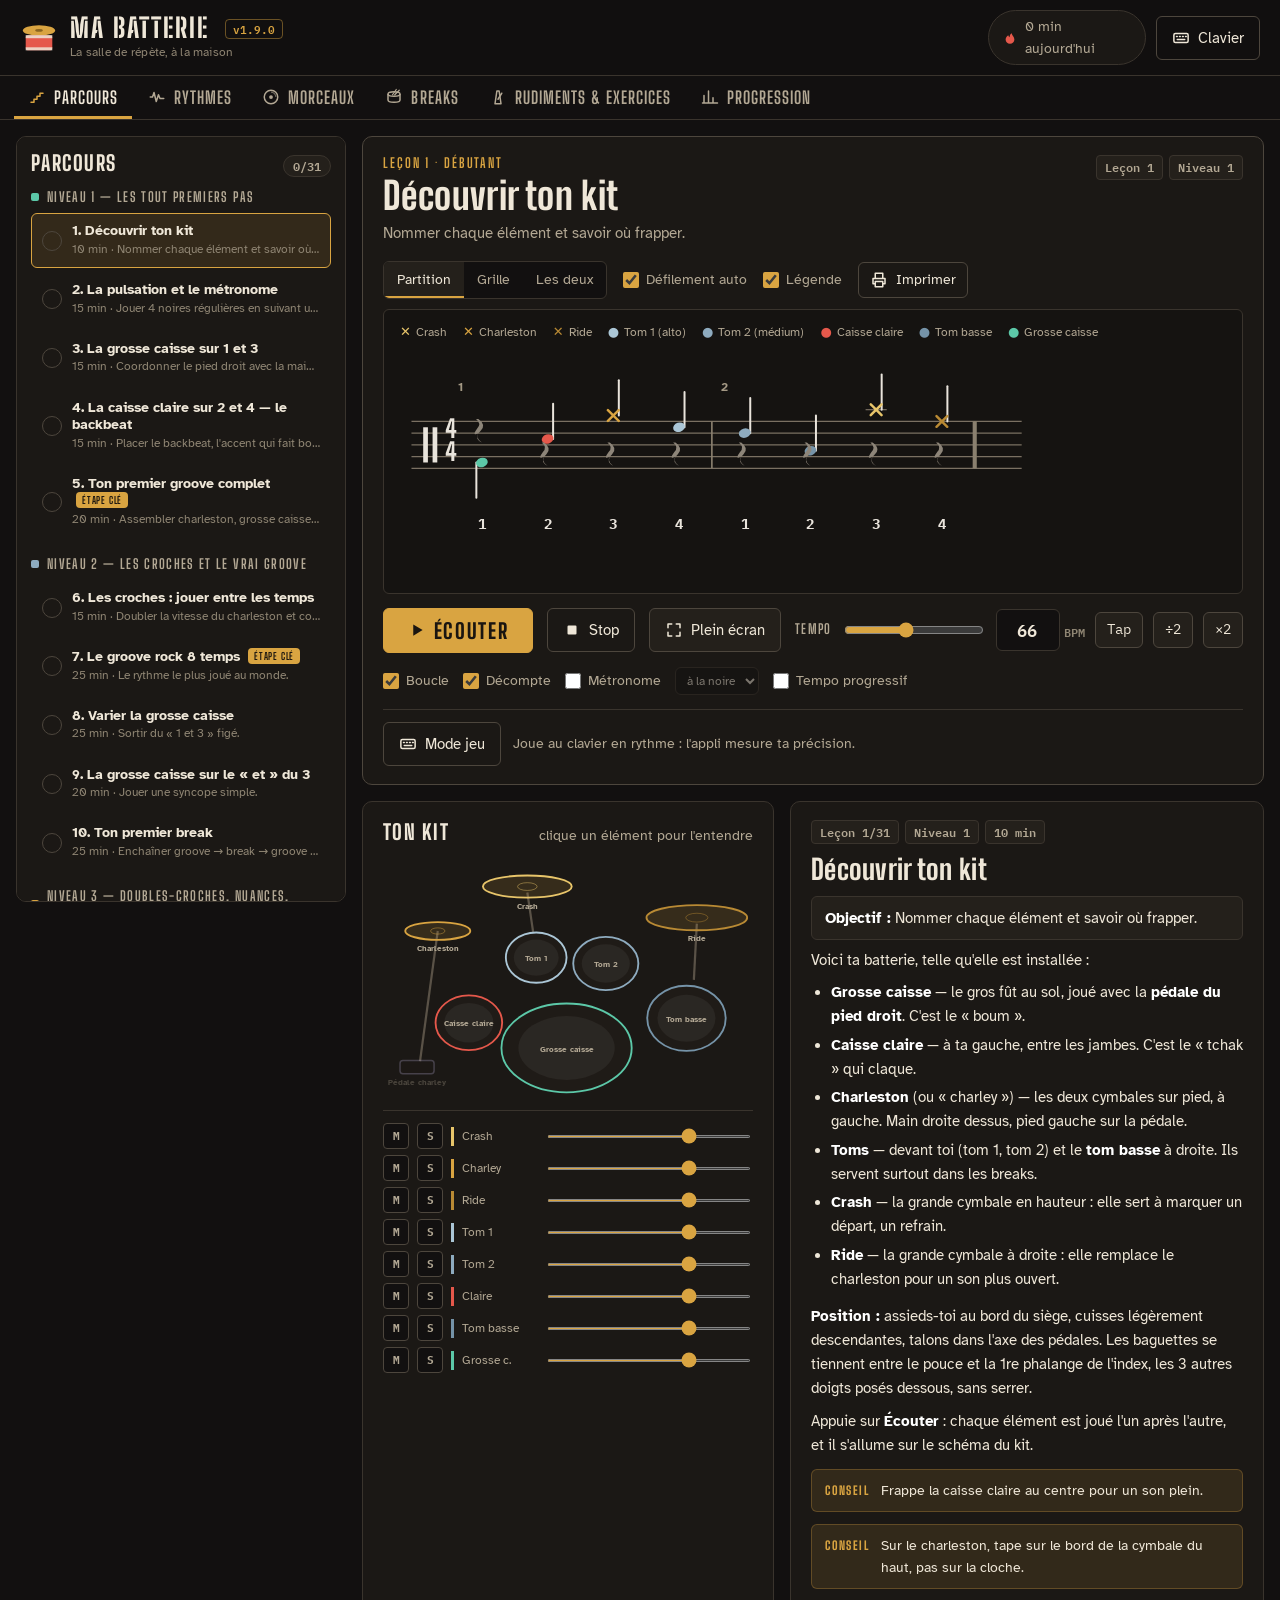
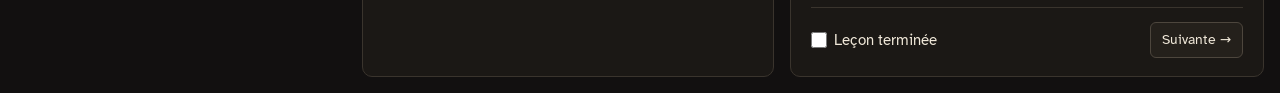
==== index.html @ 87e9bd80 "Sons de vraie batterie acoustique (v1.9.0) Les sons de synthèse sonnaient « batterie électronique »." ====
<!doctype html>
<html lang="fr">
<head>
<meta charset="utf-8">
<meta name="viewport" content="width=device-width, initial-scale=1, viewport-fit=cover">
<title>Ma Batterie</title>
<meta name="description" content="Apprendre la batterie : parcours progressif, rudiments, rythmes et morceaux connus, partitions qui se lisent toutes seules.">
<meta name="theme-color" content="#121010">
<link rel="manifest" href="manifest.webmanifest" data-pwa>
<link rel="apple-touch-icon" href="icons/apple-touch-icon.png" data-pwa>
<meta name="apple-mobile-web-app-capable" content="yes">
<meta name="mobile-web-app-capable" content="yes">
<meta name="apple-mobile-web-app-title" content="Batterie">
<meta name="apple-mobile-web-app-status-bar-style" content="black-translucent">
<link rel="preconnect" href="https://fonts.googleapis.com">
<link rel="preconnect" href="https://fonts.gstatic.com" crossorigin>
<link rel="stylesheet" href="https://fonts.googleapis.com/css2?family=Atkinson+Hyperlegible:ital,wght@0,400;0,700;1,400&family=Big+Shoulders+Display:wght@600;700;800&family=Big+Shoulders+Stencil+Display:wght@800&family=IBM+Plex+Mono:wght@500;600&display=swap">
<link rel="stylesheet" href="css/styles.css">
<link rel="icon" href="data:image/svg+xml,<svg xmlns='http://www.w3.org/2000/svg' viewBox='0 0 32 32'><ellipse cx='16' cy='11' rx='13' ry='5' fill='%23d9a441'/><rect x='5' y='13' width='22' height='12' rx='3' fill='%23e5584b'/></svg>">
</head>
<body>

<!-- Pictogrammes (un seul jeu de symboles, réutilisé partout) -->
<svg class="sprite" aria-hidden="true" focusable="false">
  <symbol id="i-parcours" viewBox="0 0 24 24"><path d="M4 19h4v-4h4v-4h4V7h4" fill="none" stroke="currentColor" stroke-width="2" stroke-linecap="round" stroke-linejoin="round"/></symbol>
  <symbol id="i-rythmes" viewBox="0 0 24 24"><path d="M3 12h3l2-6 3 12 3-9 2 5h5" fill="none" stroke="currentColor" stroke-width="2" stroke-linecap="round" stroke-linejoin="round"/></symbol>
  <symbol id="i-morceaux" viewBox="0 0 24 24"><circle cx="12" cy="12" r="9" fill="none" stroke="currentColor" stroke-width="2"/><circle cx="12" cy="12" r="2.5" fill="currentColor"/><path d="M12 5.5a6.5 6.5 0 0 1 6.5 6.5" fill="none" stroke="currentColor" stroke-width="1.4" opacity=".6"/></symbol>
  <symbol id="i-breaks" viewBox="0 0 24 24"><ellipse cx="12" cy="8" rx="8" ry="3" fill="none" stroke="currentColor" stroke-width="2"/><path d="M4 8v8c0 1.7 3.6 3 8 3s8-1.3 8-3V8" fill="none" stroke="currentColor" stroke-width="2"/><path d="M15 2l-5 7M19 3l-6 6" stroke="currentColor" stroke-width="1.6" stroke-linecap="round"/></symbol>
  <symbol id="i-entrainement" viewBox="0 0 24 24"><path d="M8 21h8l-2.5-17h-3z" fill="none" stroke="currentColor" stroke-width="2" stroke-linejoin="round"/><path d="M12 15l5-8" stroke="currentColor" stroke-width="2" stroke-linecap="round"/></symbol>
  <symbol id="i-progression" viewBox="0 0 24 24"><path d="M4 20V10M10 20V4M16 20v-7M22 20H2" fill="none" stroke="currentColor" stroke-width="2" stroke-linecap="round"/></symbol>
  <symbol id="i-play" viewBox="0 0 24 24"><path d="M7 4.5v15l12.5-7.5z" fill="currentColor"/></symbol>
  <symbol id="i-stop" viewBox="0 0 24 24"><rect x="6" y="6" width="12" height="12" rx="1.5" fill="currentColor"/></symbol>
  <symbol id="i-print" viewBox="0 0 24 24"><path d="M7 9V3h10v6M7 17H4v-7h16v7h-3M7 14h10v7H7z" fill="none" stroke="currentColor" stroke-width="2" stroke-linejoin="round"/></symbol>
  <symbol id="i-clavier" viewBox="0 0 24 24"><rect x="2.5" y="6" width="19" height="12" rx="2" fill="none" stroke="currentColor" stroke-width="2"/><path d="M6 10h1M10 10h1M14 10h1M18 10h1M7 14h10" stroke="currentColor" stroke-width="2" stroke-linecap="round"/></symbol>
  <symbol id="i-plein-ecran" viewBox="0 0 24 24"><path d="M4 9V4h5M20 9V4h-5M4 15v5h5M20 15v5h-5" fill="none" stroke="currentColor" stroke-width="2" stroke-linecap="round" stroke-linejoin="round"/></symbol>
  <symbol id="i-fermer" viewBox="0 0 24 24"><path d="M6 6l12 12M18 6L6 18" fill="none" stroke="currentColor" stroke-width="2.4" stroke-linecap="round"/></symbol>
  <symbol id="i-installer" viewBox="0 0 24 24"><path d="M12 3v12M7 10l5 5 5-5M5 20h14" fill="none" stroke="currentColor" stroke-width="2" stroke-linecap="round" stroke-linejoin="round"/></symbol>
  <symbol id="i-flamme" viewBox="0 0 24 24"><path d="M12 22c4 0 7-2.8 7-6.8 0-4.3-3.6-6.3-4.3-10.2-2.4 1.6-3.5 4-3.2 6.6-1.2-.6-2-1.8-2.2-3.2C7.2 10 5 12.3 5 15.2 5 19.2 8 22 12 22z" fill="currentColor"/></symbol>
</svg>

<header class="topbar">
  <div class="brand">
    <span class="logo" aria-hidden="true">
      <svg viewBox="0 0 40 40"><ellipse cx="20" cy="12" rx="17" ry="5.5" fill="#d9a441"/><ellipse cx="20" cy="12" rx="4" ry="1.4" fill="#8a6420"/><rect x="6" y="17" width="28" height="16" rx="3" fill="#e5584b"/><rect x="6" y="17" width="28" height="3.2" fill="#efe7d8" opacity=".85"/><rect x="6" y="29.8" width="28" height="3.2" fill="#efe7d8" opacity=".85"/></svg>
    </span>
    <div>
      <p class="wordmark">Ma Batterie <span class="version" id="version"></span></p>
      <p class="brand-sub">La salle de répète, à la maison</p>
    </div>
  </div>
  <div class="topbar-right">
    <div class="streak" id="streak-box" title="Temps de pratique aujourd'hui">
      <svg class="ico" aria-hidden="true"><use href="#i-flamme"/></svg>
      <span id="streak-text">0 min aujourd'hui</span>
    </div>
    <button class="btn" id="btn-installer" type="button" hidden>
      <svg class="ico" aria-hidden="true"><use href="#i-installer"/></svg> Installer
    </button>
    <button class="btn ghost" id="btn-help" type="button" aria-haspopup="dialog">
      <svg class="ico" aria-hidden="true"><use href="#i-clavier"/></svg> Clavier
    </button>
  </div>
</header>

<nav class="tabs" id="tabs" role="tablist" aria-label="Sections de l'application">
  <button class="tab active" data-view="cours" role="tab" aria-selected="true" aria-controls="sidebar"><svg class="ico" aria-hidden="true"><use href="#i-parcours"/></svg>Parcours</button>
  <button class="tab" data-view="rythmes" role="tab" aria-selected="false" aria-controls="sidebar"><svg class="ico" aria-hidden="true"><use href="#i-rythmes"/></svg>Rythmes</button>
  <button class="tab" data-view="morceaux" role="tab" aria-selected="false" aria-controls="sidebar"><svg class="ico" aria-hidden="true"><use href="#i-morceaux"/></svg>Morceaux</button>
  <button class="tab" data-view="fills" role="tab" aria-selected="false" aria-controls="sidebar"><svg class="ico" aria-hidden="true"><use href="#i-breaks"/></svg>Breaks</button>
  <button class="tab" data-view="entrainement" role="tab" aria-selected="false" aria-controls="sidebar"><svg class="ico" aria-hidden="true"><use href="#i-entrainement"/></svg>Rudiments &amp; exercices</button>
  <button class="tab" data-view="progression" role="tab" aria-selected="false" aria-controls="sidebar"><svg class="ico" aria-hidden="true"><use href="#i-progression"/></svg>Progression</button>
</nav>

<main class="layout">

  <aside class="sidebar" id="sidebar">
    <div class="side-panel" data-panel="cours">
      <div class="side-head"><h2>Parcours</h2><span class="pill" id="cours-count">0/0</span></div>
      <div id="lesson-list" class="list"></div>
    </div>

    <div class="side-panel hidden" data-panel="rythmes">
      <div class="side-head"><h2>Rythmes</h2><span class="pill" id="rythmes-count"></span></div>
      <input type="search" id="search-grooves" class="search" placeholder="rock, funk, 7/8, ghost…" aria-label="Chercher un rythme">
      <div id="groove-list" class="list"></div>
    </div>

    <div class="side-panel hidden" data-panel="morceaux">
      <div class="side-head"><h2>Morceaux</h2><span class="pill" id="morceaux-count"></span></div>
      <input type="search" id="search-songs" class="search" placeholder="titre ou artiste…" aria-label="Chercher un morceau">
      <p class="side-note">Le groove principal, au tempo du disque, découpé en sections : joue-le par-dessus l'enregistrement.</p>
      <div id="song-list" class="list"></div>
    </div>

    <div class="side-panel hidden" data-panel="fills">
      <div class="side-head"><h2>Breaks</h2><span class="pill" id="fills-count"></span></div>
      <div id="fill-list" class="list"></div>
    </div>

    <div class="side-panel hidden" data-panel="entrainement">
      <div class="side-head"><h2>Rudiments &amp; exercices</h2><span class="pill" id="drills-count"></span></div>
      <div id="drill-list" class="list"></div>
    </div>

    <div class="side-panel hidden" data-panel="progression">
      <div class="side-head"><h2>Résumé</h2></div>
      <div id="progress-side" class="list"></div>
    </div>
  </aside>

  <section class="stage" id="stage">

    <div class="card player-card">
      <div class="player-head">
        <div class="titres">
          <p class="eyebrow" id="piece-eyebrow"></p>
          <h1 id="piece-title">Choisis une leçon pour commencer</h1>
          <p class="muted" id="piece-sub">Le parcours démarre à zéro : aucune connaissance requise.</p>
        </div>
        <div class="badges" id="piece-badges"></div>
      </div>

      <div class="sections-bar hidden" id="sections-bar" role="group" aria-label="Sections du morceau"></div>

      <div class="score-toolbar">
        <div class="seg" id="view-toggle" role="group" aria-label="Affichage">
          <button class="seg-btn active" data-score="staff" type="button" aria-pressed="true">Partition</button>
          <button class="seg-btn" data-score="grid" type="button" aria-pressed="false">Grille</button>
          <button class="seg-btn" data-score="both" type="button" aria-pressed="false">Les deux</button>
        </div>
        <label class="chk"><input type="checkbox" id="opt-follow" checked> Défilement auto</label>
        <label class="chk"><input type="checkbox" id="opt-names" checked> Légende</label>
        <button class="btn tiny ghost" id="btn-print" type="button" title="Imprimer la partition pour la poser sur un pupitre">
          <svg class="ico" aria-hidden="true"><use href="#i-print"/></svg> Imprimer
        </button>
      </div>

      <div class="score-wrap" id="score-wrap">
        <div id="score-staff" class="score-staff"></div>
        <div id="score-grid" class="score-grid hidden"></div>
        <div id="score-print" class="score-print" aria-hidden="true"></div>
        <p class="empty-hint" id="score-empty">La partition s'affiche ici et défile toute seule pendant la lecture.</p>
        <div class="count-overlay hidden" id="count-overlay" aria-live="assertive"><span></span></div>
      </div>

      <div class="transport">
        <button class="btn play" id="btn-play" type="button" disabled>
          <svg class="ico" aria-hidden="true"><use id="play-ico" href="#i-play"/></svg><span id="play-label">Écouter</span>
        </button>
        <button class="btn ghost" id="btn-stop" type="button" disabled>
          <svg class="ico" aria-hidden="true"><use href="#i-stop"/></svg> Stop
        </button>
        <button class="btn" id="btn-scene" type="button" disabled title="Partition en grand, ligne par ligne">
          <svg class="ico" aria-hidden="true"><use href="#i-plein-ecran"/></svg> Plein écran
        </button>

        <div class="tempo">
          <label for="bpm">Tempo</label>
          <input type="range" id="bpm" min="40" max="220" value="80" step="1" aria-label="Tempo en battements par minute">
          <div class="bpm-box">
            <input type="number" id="bpm-num" min="40" max="220" value="80" aria-label="Tempo exact">
            <span>BPM</span>
          </div>
          <button class="btn tiny" id="btn-tap" type="button" title="Tape le tempo">Tap</button>
          <button class="btn tiny" id="btn-half" type="button" title="Moitié du tempo — pour déchiffrer" aria-label="Diviser le tempo par deux">÷2</button>
          <button class="btn tiny" id="btn-double" type="button" title="Tempo doublé" aria-label="Doubler le tempo">×2</button>
        </div>

        <div class="switches">
          <label class="chk"><input type="checkbox" id="opt-loop" checked> Boucle</label>
          <label class="chk"><input type="checkbox" id="opt-count" checked> Décompte</label>
          <label class="chk"><input type="checkbox" id="opt-click"> Métronome</label>
          <select id="click-sub" class="mini-select" aria-label="Subdivision du métronome" disabled>
            <option value="1">à la noire</option>
          </select>
          <label class="chk"><input type="checkbox" id="opt-ramp"> Tempo progressif</label>
        </div>
      </div>

      <div class="ramp-row hidden" id="ramp-row">
        <span>+<input type="number" id="ramp-step" value="4" min="1" max="20" aria-label="BPM ajoutés"> BPM toutes les
        <input type="number" id="ramp-every" value="2" min="1" max="16" aria-label="Nombre de boucles"> boucles, jusqu'à
        <input type="number" id="ramp-max" value="120" min="40" max="260" aria-label="Tempo maximum"> BPM</span>
      </div>

      <div class="play-row">
        <button class="btn ghost" id="btn-practice" type="button" aria-pressed="false">
          <svg class="ico" aria-hidden="true"><use href="#i-clavier"/></svg> Mode jeu
        </button>
        <span class="muted small" id="practice-info">Joue au clavier en rythme : l'appli mesure ta précision.</span>
        <span class="score-badge hidden" id="practice-score" aria-live="polite"></span>
      </div>
    </div>

    <div class="two-col">
      <div class="card kit-card">
        <div class="card-head"><h2>Ton kit</h2><span class="muted small">clique un élément pour l'entendre</span></div>
        <div id="kit-diagram"></div>
        <div class="mixer" id="mixer" aria-label="Mixeur"></div>
      </div>

      <div class="card lesson-card">
        <div id="lesson-body"></div>
      </div>
    </div>

    <div class="card progress-card hidden" id="progress-card"></div>

  </section>
</main>

<div class="modal hidden" id="help-modal" role="dialog" aria-modal="true" aria-labelledby="help-title">
  <div class="modal-box">
    <h2 id="help-title">Jouer au clavier</h2>
    <p class="muted small">Active le mode jeu pour « jouer » les partitions et travailler ton placement.</p>
    <table class="keys">
      <tr><td><kbd>Espace</kbd></td><td>Grosse caisse</td></tr>
      <tr><td><kbd>F</kbd> <kbd>J</kbd></td><td>Caisse claire</td></tr>
      <tr><td><kbd>D</kbd> <kbd>K</kbd></td><td>Charleston</td></tr>
      <tr><td><kbd>S</kbd></td><td>Charleston ouvert</td></tr>
      <tr><td><kbd>A</kbd></td><td>Charleston au pied</td></tr>
      <tr><td><kbd>I</kbd> <kbd>O</kbd> <kbd>P</kbd></td><td>Tom 1, tom 2, tom basse</td></tr>
      <tr><td><kbd>E</kbd> <kbd>R</kbd></td><td>Crash, ride</td></tr>
      <tr><td><kbd>Entrée</kbd></td><td>Lecture / arrêt</td></tr>
      <tr><td><kbd>Échap</kbd></td><td>Fermer cette fenêtre</td></tr>
    </table>
    <p class="muted small credit">Sons : vraie batterie acoustique enregistrée — <i>Virtuosity Drums</i>, Versilian Studios, domaine public (CC0).</p>
    <button class="btn" id="btn-help-close" type="button">Fermer</button>
  </div>
</div>

<!-- Mode scène : la partition en grand, qui tourne la page à chaque ligne -->
<div class="scene hidden" id="scene" role="dialog" aria-modal="true" aria-labelledby="scene-titre">
  <div class="scene-barre">
    <button class="btn ghost scene-fermer" id="scene-fermer" type="button" aria-label="Quitter le plein écran">
      <svg class="ico" aria-hidden="true"><use href="#i-fermer"/></svg>
    </button>
    <div class="scene-titres">
      <span class="scene-titre" id="scene-titre"></span>
      <span class="scene-ligne-info" id="scene-ligne-info" aria-live="polite"></span>
    </div>
    <div class="scene-tempo" role="group" aria-label="Tempo">
      <button class="btn tiny" id="scene-moins" type="button" aria-label="Ralentir de 5 BPM">−5</button>
      <span class="scene-bpm"><b id="scene-bpm">80</b> BPM</span>
      <button class="btn tiny" id="scene-plus" type="button" aria-label="Accélérer de 5 BPM">+5</button>
    </div>
    <button class="btn play" id="scene-play" type="button">
      <svg class="ico" aria-hidden="true"><use id="scene-play-ico" href="#i-play"/></svg><span id="scene-play-label">Jouer</span>
    </button>
  </div>
  <div class="scene-partition" id="scene-partition"></div>
  <div class="scene-compte hidden" id="scene-compte" aria-live="assertive"><span></span></div>
  <p class="scene-astuce" id="scene-astuce">Tourne ton téléphone : la partition sera plus grande.</p>
</div>

<div class="modal hidden" id="ios-modal" role="dialog" aria-modal="true" aria-labelledby="ios-title">
  <div class="modal-box">
    <h2 id="ios-title">Installer sur l'iPhone</h2>
    <ol class="etapes">
      <li>Touche le bouton <b>Partager</b> de Safari (le carré avec une flèche vers le haut).</li>
      <li>Fais défiler et choisis <b>Sur l'écran d'accueil</b>.</li>
      <li>Touche <b>Ajouter</b> : l'icône Ma Batterie apparaît avec tes applis.</li>
    </ol>
    <p class="muted small">Ensuite, l'appli s'ouvre en plein écran et fonctionne même sans connexion.</p>
    <button class="btn" id="btn-ios-close" type="button">Compris</button>
  </div>
</div>

<script type="module" src="js/app.js"></script>
</body>
</html>
---- css/styles.css ----
/* =====================================================================
   Ma Batterie — « la salle de répète »
   Monde visuel tiré de la pièce : mousse acoustique (fond), fûts chromés,
   cymbales en laiton, peau de caisse claire (texte), tapis rouge (lecture).
   Thème sombre assumé : on s'en sert dans une pièce peu éclairée, à 1 m de l'écran.
   Titres : Big Shoulders (lettrage de flight-case) — Texte : Atkinson
   Hyperlegible (lisibilité à distance) — Chiffres : IBM Plex Mono.
   ===================================================================== */
:root{
  --mousse:#121010;      /* fond de page */
  --fut:#1b1815;         /* surfaces */
  --fut-2:#24201b;       /* surfaces relevées */
  --partition:#151311;   /* fond de la portée */
  --chrome:#3a342d;      /* bordures */
  --chrome-2:#4d463d;    /* bordures marquées */
  --peau:#efe7d8;        /* texte principal */
  --peau-2:#b3a894;      /* texte secondaire (7,5:1) */
  --peau-3:#8f8573;      /* texte discret (4,9:1) */
  --laiton:#d9a441;      /* accent */
  --laiton-2:#f0c969;    /* accent vif, focus */
  --laiton-fond:rgba(217,164,65,.12);
  --tapis:#e5584b;       /* lecture en cours, erreurs */
  --ok:#5cc8a8;
  --encre:#1a1510;       /* texte sur laiton */

  --f-titre:'Big Shoulders Display', Oswald, Impact, 'Arial Narrow', sans-serif;
  --f-logo:'Big Shoulders Stencil Display', 'Big Shoulders Display', Impact, sans-serif;
  --f-texte:'Atkinson Hyperlegible', system-ui, -apple-system, 'Segoe UI', Roboto, sans-serif;
  --f-chiffres:'IBM Plex Mono', ui-monospace, Menlo, Consolas, monospace;

  --t-xs:12px; --t-s:13.5px; --t-m:15px; --t-l:17px; --t-xl:21px; --t-2xl:28px; --t-3xl:38px;
  --r:10px; --r-s:6px;
  --esp:16px;
}
*{box-sizing:border-box}
html,body{margin:0;padding:0}
body{
  background:var(--mousse);
  color:var(--peau);
  font:var(--t-m)/1.6 var(--f-texte);
  min-height:100vh;
  -webkit-font-smoothing:antialiased;
}
h1,h2,h3,h4{margin:0 0 .4em;line-height:1.1;text-wrap:balance;font-family:var(--f-titre);font-weight:800;letter-spacing:.01em}
h1{font-size:var(--t-3xl)}
h2{font-size:var(--t-2xl)}
h3{font-size:var(--t-xl);margin-top:1.1em}
h4{font-size:var(--t-s);text-transform:uppercase;letter-spacing:.12em;color:var(--peau-2)}
p{margin:.55em 0}
ul,ol{margin:.5em 0 .9em;padding-left:1.3em}
li{margin:.3em 0}
b,strong{color:#fff;font-weight:700}
.muted{color:var(--peau-2)}
.small{font-size:var(--t-s)}
.hidden,[hidden]{display:none !important}   /* sans ça, .btn{display:inline-flex} annule l'attribut hidden */
.sprite{position:absolute;width:0;height:0;overflow:hidden}
.ico{width:18px;height:18px;flex:0 0 18px;fill:currentColor}

/* focus clavier visible partout */
:focus-visible{outline:2px solid var(--laiton-2);outline-offset:2px;border-radius:4px}
.kit-el:focus-visible{outline:none}
.kit-el:focus-visible .corps{stroke:var(--laiton-2);stroke-width:3.5}

/* ====== barre du haut ====== */
.topbar{
  display:flex;align-items:center;justify-content:space-between;gap:var(--esp);
  padding:10px max(20px, env(safe-area-inset-right)) 10px max(20px, env(safe-area-inset-left));
  padding-top:max(10px, env(safe-area-inset-top));
  border-bottom:1px solid var(--chrome);
  background:rgba(18,16,16,.92);backdrop-filter:blur(8px);
  position:sticky;top:0;z-index:30;
}
.brand{display:flex;align-items:center;gap:12px}
.logo svg{width:38px;height:38px;display:block}
.wordmark{
  margin:0;font-family:var(--f-logo);font-weight:800;font-size:27px;line-height:1;
  text-transform:uppercase;letter-spacing:.07em;color:var(--peau);
}
.version{
  display:inline-block;margin-left:8px;padding:2px 7px;border-radius:4px;vertical-align:4px;
  font:600 11px/1.3 var(--f-chiffres);letter-spacing:0;text-transform:none;
  color:var(--laiton);border:1px solid rgba(217,164,65,.45);
}
.brand-sub{margin:2px 0 0;font-size:var(--t-xs);color:var(--peau-3);letter-spacing:.02em}
.topbar-right{display:flex;align-items:center;gap:10px}
.streak{
  display:flex;align-items:center;gap:6px;font-size:var(--t-s);color:var(--peau-2);
  border:1px solid var(--chrome);border-radius:99px;padding:5px 12px;background:var(--fut);
}
.streak .ico{color:var(--tapis);width:15px;height:15px}

/* ====== onglets ====== */
.tabs{
  display:flex;gap:2px;padding:0 14px;overflow-x:auto;scrollbar-width:none;
  border-bottom:1px solid var(--chrome);background:var(--mousse);
}
.tabs::-webkit-scrollbar{display:none}
.tab{
  display:inline-flex;align-items:center;gap:8px;white-space:nowrap;cursor:pointer;
  background:none;border:none;border-bottom:3px solid transparent;
  color:var(--peau-2);padding:12px 14px 10px;
  font:700 var(--t-l)/1 var(--f-titre);letter-spacing:.06em;text-transform:uppercase;
}
.tab:hover{color:var(--peau)}
.tab.active{color:var(--peau);border-bottom-color:var(--laiton)}
.tab.active .ico{color:var(--laiton)}

/* ====== structure ====== */
.layout{
  display:grid;grid-template-columns:330px minmax(0,1fr);gap:var(--esp);
  padding:var(--esp);align-items:start;max-width:1640px;margin:0 auto;
}
.sidebar{
  background:var(--fut);border:1px solid var(--chrome);border-radius:var(--r);
  padding:14px;position:sticky;top:118px;max-height:calc(100vh - 134px);overflow:auto;
}
.side-head{display:flex;align-items:baseline;justify-content:space-between;gap:8px;margin-bottom:10px}
.side-head h2{font-size:var(--t-xl);text-transform:uppercase;letter-spacing:.06em;margin:0}
.side-note{font-size:var(--t-xs);color:var(--peau-3);margin:0 0 10px}
.pill{
  font:600 var(--t-xs)/1 var(--f-chiffres);color:var(--peau-2);
  background:var(--fut-2);border:1px solid var(--chrome);border-radius:99px;padding:4px 9px;
}
.search{
  width:100%;padding:9px 11px;border-radius:var(--r-s);border:1px solid var(--chrome);
  background:var(--mousse);color:var(--peau);margin-bottom:10px;font:inherit;font-size:var(--t-s);
}
.search::placeholder{color:var(--peau-3)}
.list{display:flex;flex-direction:column;gap:4px}
.grp{
  display:flex;align-items:center;gap:8px;margin:14px 0 4px;
  font:700 var(--t-s)/1.2 var(--f-titre);text-transform:uppercase;letter-spacing:.1em;color:var(--peau-2);
}
.grp:first-child{margin-top:2px}
.grp-pt{width:8px;height:8px;border-radius:2px;display:inline-block;flex:0 0 8px}
.item{
  display:flex;align-items:center;gap:10px;text-align:left;width:100%;
  background:transparent;border:1px solid transparent;border-radius:var(--r-s);
  padding:8px 10px;color:var(--peau);cursor:pointer;font:inherit;transition:background .12s,border-color .12s;
}
.item:hover{background:var(--fut-2)}
.item.actif{background:var(--laiton-fond);border-color:var(--laiton)}
.item-main{display:flex;flex-direction:column;min-width:0;flex:1}
.item-nom{font-size:var(--t-s);font-weight:700;line-height:1.3}
.item-meta{font-size:var(--t-xs);color:var(--peau-3);overflow:hidden;text-overflow:ellipsis;white-space:nowrap}
.item.faite .item-nom{color:var(--ok)}
.coche{
  width:20px;height:20px;flex:0 0 20px;border-radius:50%;border:1.5px solid var(--chrome-2);
  display:grid;place-items:center;font-size:11px;color:var(--ok);
}
.item.faite .coche{border-color:var(--ok);background:rgba(92,200,168,.12)}
.cle{
  display:inline-block;margin-left:4px;padding:1px 6px;border-radius:4px;vertical-align:1px;
  font:700 10px/1.4 var(--f-titre);letter-spacing:.08em;text-transform:uppercase;
  color:var(--encre);background:var(--laiton);
}
.niv{
  font:600 11px/1 var(--f-chiffres);padding:4px 6px;border-radius:4px;
  border:1px solid currentColor;opacity:.9;
}
.niv-1{color:#5cc8a8}.niv-2{color:#8eabbf}.niv-3{color:#d9a441}
.niv-4{color:#e58a3f}.niv-5{color:#e5584b}.niv-6{color:#aaa0c6}

/* ====== cartes ====== */
.stage{display:flex;flex-direction:column;gap:var(--esp);min-width:0}
.card{background:var(--fut);border:1px solid var(--chrome);border-radius:var(--r);padding:18px 20px;min-width:0}
.card-head{display:flex;align-items:baseline;justify-content:space-between;gap:10px;margin-bottom:8px}
.card-head h2{font-size:var(--t-xl);text-transform:uppercase;letter-spacing:.06em;margin:0}
.player-card{border-color:var(--chrome-2);position:relative;scroll-margin-top:12px}
.player-head{display:flex;justify-content:space-between;align-items:flex-start;gap:14px;flex-wrap:wrap}
.titres{min-width:0;flex:1}
.eyebrow{
  margin:0 0 4px;font:700 var(--t-s)/1.2 var(--f-titre);letter-spacing:.14em;text-transform:uppercase;color:var(--laiton);
}
.eyebrow:empty{display:none}
#piece-title{margin:0 0 4px}
#piece-sub{margin:0;max-width:70ch}
.badges{display:flex;gap:6px;flex-wrap:wrap}
.badge{
  display:inline-block;font:600 var(--t-xs)/1.2 var(--f-chiffres);color:var(--peau-2);white-space:nowrap;
  background:var(--fut-2);border:1px solid var(--chrome);border-radius:4px;padding:4px 8px;
}
.badge.fid-origine{color:var(--ok);border-color:rgba(92,200,168,.5)}
.badge.fid-acc{color:var(--laiton);border-color:rgba(217,164,65,.5)}

/* ====== sections d'un morceau ====== */
.sections-bar{display:flex;align-items:center;gap:6px;flex-wrap:wrap;margin-top:14px}
.sec-lbl{font:700 var(--t-xs)/1 var(--f-titre);letter-spacing:.12em;text-transform:uppercase;color:var(--peau-3);margin-right:4px}
.chip{
  font:700 var(--t-s)/1 var(--f-titre);letter-spacing:.06em;text-transform:uppercase;cursor:pointer;
  color:var(--peau-2);background:transparent;border:1px solid var(--chrome-2);border-radius:4px;padding:7px 10px;
}
.chip em{font:500 11px var(--f-chiffres);font-style:normal;color:var(--peau-3);margin-left:2px}
.chip:hover{color:var(--peau);border-color:var(--laiton)}
.chip.actif{background:var(--laiton);border-color:var(--laiton);color:var(--encre)}
.chip.actif em{color:var(--encre)}

/* ====== partition ====== */
.score-toolbar{display:flex;align-items:center;gap:16px;flex-wrap:wrap;margin:16px 0 10px}
.seg{display:inline-flex;background:var(--mousse);border:1px solid var(--chrome);border-radius:var(--r-s);overflow:hidden}
.seg-btn{background:none;border:none;color:var(--peau-2);padding:7px 13px;cursor:pointer;font:inherit;font-size:var(--t-s)}
.seg-btn:hover{color:var(--peau)}
.seg-btn.active{background:var(--fut-2);color:var(--peau);box-shadow:inset 0 -2px 0 var(--laiton)}
.chk{display:inline-flex;align-items:center;gap:7px;font-size:var(--t-s);color:var(--peau-2);cursor:pointer;user-select:none}
.chk input{accent-color:var(--laiton);width:16px;height:16px;margin:0}
.chk.big{font-size:var(--t-m);color:var(--peau)}
.score-wrap{
  position:relative;background:var(--partition);border:1px solid var(--chrome);border-radius:var(--r-s);padding:10px 4px 6px;
}
.empty-hint{text-align:center;color:var(--peau-3);padding:24px 10px;font-size:var(--t-s)}
.scroll-x{overflow-x:auto;overflow-y:hidden;padding-bottom:6px}
.scroll-x::-webkit-scrollbar,.grille::-webkit-scrollbar{height:8px}
.scroll-x::-webkit-scrollbar-thumb,.grille::-webkit-scrollbar-thumb{background:var(--chrome-2);border-radius:8px}
.portee{display:block;height:230px;width:auto;max-width:none}
.portee-cadre{position:relative;display:inline-block;vertical-align:top}
/* tête de lecture : calque déplacé par transform, sans redessiner la partition */
.tete-lecture{
  position:absolute;left:0;top:0;width:3px;height:100%;border-radius:2px;
  background:var(--tapis);box-shadow:0 0 0 1px rgba(229,88,75,.25);
  opacity:0;pointer-events:none;will-change:transform;
}
/* note en cours : un contour clair, bien moins coûteux qu'une lueur */
.portee .note-grp.actif ellipse{stroke:#fff;stroke-width:1.6px}
.portee .note-grp.actif line:not(.hampe):not(.ligne){stroke-width:3px}
.portee .doigte{fill:var(--peau-2);font:600 11.5px var(--f-chiffres)}
.legende{display:flex;flex-wrap:wrap;gap:6px 16px;padding:2px 12px 8px;font-size:var(--t-xs);color:var(--peau-2)}
.lg{display:inline-flex;align-items:center;gap:5px}
.lg-sym{font-size:13px}
.doigte-info{padding:0 12px 4px;font-size:var(--t-xs);color:var(--peau-2)}
.score-print{display:none}

/* ====== grille ====== */
.grille{overflow-x:auto;padding:4px 10px 8px}
.grille-table{border-collapse:collapse;font:500 11px var(--f-chiffres)}
.grille-table th.lbl{
  text-align:right;padding:0 10px 0 2px;color:var(--peau-2);white-space:nowrap;
  position:sticky;left:0;background:var(--partition);z-index:2;font:700 12px var(--f-texte);
}
.grille-table .dot{display:inline-block;width:8px;height:8px;border-radius:2px;margin-right:6px;vertical-align:middle}
.grille-table td,.grille-table th.cel{width:26px;min-width:26px;height:26px;border:1px solid #221e1a;text-align:center;color:var(--peau-3)}
.grille-table th.cel{height:20px;border:none}
.grille-table .temps{background:rgba(239,231,216,.035)}
.grille-table th.cel.temps{color:var(--peau);background:none}
.grille-table .mesure{border-left:2px solid var(--chrome-2)}
.grille-table td.actif{background:rgba(229,88,75,.22);box-shadow:inset 0 0 0 1px rgba(229,88,75,.6)}
.hit{display:block;width:19px;height:19px;margin:0 auto;border-radius:4px;font:700 9px/19px var(--f-chiffres);color:var(--encre)}
.hit.s-g{opacity:.45;transform:scale(.7)}
.hit.s-X{box-shadow:0 0 0 2px var(--laiton-2)}
.hit.s-o{border-radius:50%}

/* ====== décompte ====== */
.count-overlay{
  position:absolute;inset:0;display:grid;place-items:center;pointer-events:none;z-index:5;border-radius:var(--r-s);
  background:radial-gradient(circle at center, rgba(18,16,16,.85) 0%, rgba(18,16,16,.4) 55%, transparent 80%);
}
.count-overlay span{font:800 96px/1 var(--f-titre);color:var(--laiton);animation:pop .35s ease-out}
@keyframes pop{from{transform:scale(1.4);opacity:0}to{transform:scale(1);opacity:1}}

/* ====== transport ====== */
.transport{display:flex;align-items:center;gap:14px;flex-wrap:wrap;margin-top:14px}
.btn{
  display:inline-flex;align-items:center;gap:8px;cursor:pointer;
  background:var(--fut-2);color:var(--peau);border:1px solid var(--chrome-2);border-radius:var(--r-s);
  padding:9px 15px;font:inherit;font-size:var(--t-m);transition:background .12s,border-color .12s;
}
.btn:hover:not(:disabled){border-color:var(--laiton);background:#2c2720}
.btn:disabled{opacity:.45;cursor:not-allowed}
.btn.ghost{background:transparent}
.btn.tiny{padding:6px 11px;font-size:var(--t-s)}
.btn.actif{border-color:var(--laiton);color:var(--laiton-2);background:var(--laiton-fond)}
.btn.play{
  min-width:150px;justify-content:center;background:var(--laiton);border-color:var(--laiton);color:var(--encre);
  font:800 var(--t-xl)/1 var(--f-titre);letter-spacing:.08em;text-transform:uppercase;padding:11px 18px;
}
.btn.play:hover:not(:disabled){background:var(--laiton-2);border-color:var(--laiton-2)}
.btn.play.actif{background:var(--tapis);border-color:var(--tapis);color:var(--encre)}
#btn-half,#btn-double,#btn-tap{font-family:var(--f-chiffres)}
.tempo{display:flex;align-items:center;gap:10px;flex:1;min-width:280px}
.tempo label{font:700 var(--t-s)/1 var(--f-titre);letter-spacing:.1em;text-transform:uppercase;color:var(--peau-2)}
.tempo input[type=range]{flex:1;accent-color:var(--laiton);min-width:90px}
.bpm-box{display:flex;align-items:baseline;gap:4px}
.bpm-box input{
  width:64px;background:var(--mousse);border:1px solid var(--chrome);color:var(--peau);
  border-radius:var(--r-s);padding:6px 7px;font:600 var(--t-l)/1 var(--f-chiffres);text-align:right;
  font-variant-numeric:tabular-nums;
}
.bpm-box span{font:600 var(--t-xs) var(--f-chiffres);color:var(--peau-3)}
.switches{display:flex;gap:14px;flex-wrap:wrap;align-items:center}
.mini-select{
  background:var(--mousse);border:1px solid var(--chrome);color:var(--peau);
  border-radius:var(--r-s);padding:5px 7px;font:inherit;font-size:var(--t-xs);
}
.mini-select:disabled{opacity:.45}
.ramp-row{margin-top:10px;font-size:var(--t-s);color:var(--peau-2)}
.ramp-row input{
  width:54px;background:var(--mousse);border:1px solid var(--chrome);color:var(--peau);
  border-radius:var(--r-s);padding:3px 5px;font:600 var(--t-s) var(--f-chiffres);text-align:right;margin:0 3px;
}
.play-row{
  display:flex;align-items:center;gap:12px;flex-wrap:wrap;margin-top:14px;
  border-top:1px solid var(--chrome);padding-top:12px;
}
.score-badge{
  font:600 var(--t-s)/1 var(--f-chiffres);padding:6px 11px;border-radius:99px;
  background:var(--fut-2);border:1px solid var(--chrome);
}
.score-badge.ok{color:var(--ok);border-color:rgba(92,200,168,.5)}
.score-badge.moyen{color:var(--laiton);border-color:rgba(217,164,65,.5)}
.score-badge.rate{color:var(--tapis);border-color:rgba(229,88,75,.5)}

/* ====== kit + mixeur ====== */
.two-col{display:grid;grid-template-columns:minmax(0,1fr) minmax(0,1.15fr);gap:var(--esp)}
.kit-svg{width:100%;height:auto;display:block;max-height:330px}
.kit-el{cursor:pointer}
.kit-el .corps{transition:fill .08s}
.kit-el:hover .corps{filter:brightness(1.5)}
.kit-el:not(.utilise){opacity:.3}
.kit-el.frappe{opacity:1}
.kit-el.frappe .corps{fill:rgba(240,201,105,.55);stroke:var(--laiton-2)}
.kit-label{fill:var(--peau-2);font:600 11px var(--f-texte);pointer-events:none}
.kit-el.frappe .kit-label{fill:#fff}
.mixer{display:flex;flex-direction:column;gap:6px;margin-top:12px;border-top:1px solid var(--chrome);padding-top:12px}
.mix-row{display:flex;align-items:center;gap:8px}
.mix-mute,.mix-solo{
  width:26px;height:26px;flex:0 0 26px;padding:0;cursor:pointer;border-radius:4px;
  font:700 11px/1 var(--f-chiffres);color:var(--peau-2);background:var(--mousse);border:1px solid var(--chrome-2);
}
.mix-mute:hover,.mix-solo:hover{color:var(--peau);border-color:var(--peau-3)}
.mix-mute.coupe{background:var(--tapis);border-color:var(--tapis);color:var(--encre)}
.mix-solo.actif{background:var(--laiton);border-color:var(--laiton);color:var(--encre)}
.mixer.en-solo .mix-row:not(:has(.mix-solo.actif)){opacity:.4}
.mix-nom{
  font-size:var(--t-xs);width:86px;color:var(--peau-2);border-left:3px solid;padding-left:8px;
  white-space:nowrap;overflow:hidden;text-overflow:ellipsis;
}
.mix-row input[type=range]{flex:1;accent-color:var(--laiton);height:3px}

/* ====== texte de la leçon ====== */
#lesson-body{max-width:68ch}
#lesson-body h2{font-size:var(--t-2xl)}
.lecon-head{display:flex;gap:6px;flex-wrap:wrap;margin-bottom:10px}
.objectif{
  background:var(--fut-2);border-radius:var(--r-s);padding:9px 13px;font-size:var(--t-m);
  border:1px solid var(--chrome);
}
.tip,.defi{
  display:flex;gap:12px;align-items:baseline;border-radius:var(--r-s);padding:10px 13px;margin:12px 0;font-size:var(--t-s);
  background:var(--laiton-fond);border:1px solid rgba(217,164,65,.28);
}
.defi{flex-direction:column;gap:2px;background:rgba(229,88,75,.08);border-color:rgba(229,88,75,.32)}
.tip p,.defi p{margin:0}
.tip-lbl{
  flex:0 0 auto;font:800 var(--t-xs)/1.4 var(--f-titre);letter-spacing:.12em;text-transform:uppercase;color:var(--laiton);
}
.defi .tip-lbl{color:var(--tapis)}
.structure li{font-size:var(--t-s)}
.lecon-actions{
  display:flex;align-items:center;gap:12px;flex-wrap:wrap;
  margin-top:18px;border-top:1px solid var(--chrome);padding-top:14px;
}
.lecon-actions .btn{margin-left:auto}
.lecon-actions .btn+.btn{margin-left:0}
kbd{
  display:inline-block;min-width:24px;text-align:center;
  background:var(--fut-2);border:1px solid var(--chrome-2);border-bottom-width:3px;
  border-radius:5px;padding:1px 7px;font:600 12px var(--f-chiffres);color:var(--peau);
}

/* ====== progression ====== */
.progress-card{display:flex;flex-direction:column;gap:2px}
.stats-grid{display:grid;grid-template-columns:repeat(auto-fit,minmax(140px,1fr));gap:8px;margin:6px 0 14px}
.stat{display:flex;flex-direction:column;gap:2px;padding:10px 12px;background:var(--fut-2);border:1px solid var(--chrome);border-radius:var(--r-s);margin-bottom:6px}
.stats-grid .stat{margin:0}
.stat-n{font:800 var(--t-2xl)/1 var(--f-titre);color:var(--laiton);font-variant-numeric:tabular-nums}
.stat span:last-child{font-size:var(--t-xs);color:var(--peau-2)}
.jauge{
  position:relative;height:26px;background:var(--fut-2);border-radius:4px;overflow:hidden;
  border:1px solid var(--chrome);display:grid;place-items:center;
}
.jauge i{position:absolute;inset:0 auto 0 0;background:linear-gradient(90deg,#b98a34,var(--laiton))}
.jauge span{position:relative;font:600 var(--t-xs) var(--f-chiffres);color:#fff;text-shadow:0 1px 3px rgba(0,0,0,.7)}
.mini-h{margin:18px 0 8px}
.bars{display:flex;align-items:flex-end;gap:3px;height:52px;padding:0 2px 4px}
.bar{flex:1;display:flex;align-items:flex-end;height:100%}
.bar i{display:block;width:100%;background:var(--laiton);border-radius:2px 2px 0 0}
.bars.grand{height:100px;gap:4px}
.bars.grand .bar{flex-direction:column;justify-content:flex-end;gap:4px}
.bars.grand .piste{flex:1;width:100%;display:flex;align-items:flex-end;background:rgba(239,231,216,.04);border-radius:3px}
.bars.grand .piste i{width:100%;background:none;border-radius:3px}
.bars.grand .piste i.plein{background:linear-gradient(180deg,var(--laiton-2),#b98a34)}
.bars.grand u{font:500 10px var(--f-chiffres);color:var(--peau-3);text-decoration:none;text-align:center}
.niv-bloc{margin:12px 0}
.niv-head{display:flex;align-items:center;gap:8px;font-size:var(--t-s);margin-bottom:8px}
.niv-head b{font:800 var(--t-l)/1 var(--f-titre);letter-spacing:.04em}
.niv-lecons{display:flex;gap:6px;flex-wrap:wrap}
.pastille{
  position:relative;width:48px;min-height:48px;border-radius:var(--r-s);cursor:pointer;
  background:var(--fut-2);border:1px solid var(--chrome);color:var(--peau-2);
  display:flex;flex-direction:column;align-items:center;justify-content:center;gap:2px;font:inherit;
}
.pastille:hover{border-color:var(--laiton);color:var(--peau)}
.pastille span{font:800 var(--t-l)/1 var(--f-titre)}
.pastille em{font:600 10px var(--f-chiffres);font-style:normal;color:var(--laiton)}
.pastille.faite{background:rgba(92,200,168,.12);border-color:rgba(92,200,168,.5);color:var(--ok)}
.pastille .defi-ok{
  position:absolute;top:-4px;right:-4px;width:11px;height:11px;border-radius:50%;
  background:var(--laiton);box-shadow:0 0 0 2px var(--fut);
}

/* ====== mode scène : plein écran, ligne par ligne ====== */
body.en-scene{overflow:hidden}
.scene{
  position:fixed;inset:0;z-index:60;background:var(--mousse);
  display:flex;flex-direction:column;
  padding:env(safe-area-inset-top) env(safe-area-inset-right) env(safe-area-inset-bottom) env(safe-area-inset-left);
}
.scene-barre{
  display:flex;align-items:center;gap:12px;padding:8px 12px;
  border-bottom:1px solid var(--chrome);background:var(--fut);
}
.scene-fermer{padding:8px;flex:0 0 auto}
.scene-fermer .ico{width:22px;height:22px}
.scene-titres{flex:1;min-width:0;display:flex;flex-direction:column}
.scene-titre{font:800 var(--t-xl)/1.1 var(--f-titre);white-space:nowrap;overflow:hidden;text-overflow:ellipsis}
.scene-ligne-info{font:600 var(--t-xs) var(--f-chiffres);color:var(--peau-3)}
.scene-tempo{display:flex;align-items:center;gap:6px}
.scene-tempo .btn{font-family:var(--f-chiffres);min-width:44px;justify-content:center}
.scene-bpm{font:600 var(--t-xs) var(--f-chiffres);color:var(--peau-3);white-space:nowrap}
.scene-bpm b{font:800 var(--t-2xl)/1 var(--f-titre);color:var(--peau)}
.scene .btn.play{min-width:130px}
.scene-partition{
  position:relative;flex:1;overflow-y:auto;overscroll-behavior:contain;
  padding:6px 6px 40vh;background:var(--partition);cursor:pointer;
}
.scene-systeme{padding:4px 0 10px;border-bottom:1px dashed var(--chrome);opacity:.42;transition:opacity .15s}
.scene-systeme.courante{opacity:1}
.scene-systeme.passee{opacity:.25}
.scene .portee-cadre{display:block}
.scene .portee.systeme{display:block;width:100%;height:auto;max-width:none}
.scene-compte{
  position:absolute;inset:0;display:grid;place-items:center;pointer-events:none;
  background:radial-gradient(circle at center, rgba(18,16,16,.85) 0%, rgba(18,16,16,.35) 55%, transparent 80%);
}
.scene-compte span{font:800 140px/1 var(--f-titre);color:var(--laiton);animation:pop .35s ease-out}
.scene-astuce{
  position:absolute;left:50%;bottom:calc(14px + env(safe-area-inset-bottom));transform:translateX(-50%);
  margin:0;padding:8px 14px;border-radius:99px;background:var(--fut-2);border:1px solid var(--chrome-2);
  font-size:var(--t-xs);color:var(--peau-2);white-space:nowrap;pointer-events:none;
}
@media (max-width:640px){
  .scene-barre{gap:8px;padding:6px 8px;flex-wrap:wrap}
  .scene-titres{order:1;flex-basis:calc(100% - 60px)}
  .scene-fermer{order:0}
  .scene-tempo{order:2}
  .scene .btn.play{order:3;flex:1;min-width:0}
}
/* téléphone couché : une barre compacte pour laisser la place à la partition */
@media (max-height:500px){
  .scene-barre{padding:4px 10px}
  .scene-titre{font-size:var(--t-l)}
  .scene-ligne-info{display:none}
  .scene .btn.play{padding:8px 14px;font-size:var(--t-l)}
}

/* ====== fenêtre d'aide ====== */
.modal{position:fixed;inset:0;background:rgba(0,0,0,.65);display:grid;place-items:center;z-index:50;padding:20px}
.modal-box{background:var(--fut);border:1px solid var(--chrome-2);border-radius:var(--r);padding:22px;max-width:440px;width:100%}
.keys{width:100%;border-collapse:collapse;margin:12px 0 18px;font-size:var(--t-s)}
.keys td{padding:6px 4px;border-bottom:1px solid var(--chrome)}
.keys td:first-child{width:130px}
.etapes{padding-left:1.2em;margin:12px 0}
.etapes li{margin:.6em 0}
#btn-installer{background:var(--laiton);border-color:var(--laiton);color:var(--encre);font-weight:700}

/* ====== adaptations ====== */
@media (max-width:1080px){
  .layout{grid-template-columns:1fr}
  .sidebar{position:static;max-height:360px}
  .two-col{grid-template-columns:1fr}
}
@media (max-width:640px){
  :root{--t-3xl:30px;--t-2xl:24px;--esp:12px}
  .topbar{padding:10px 12px}
  .brand-sub,.streak{display:none}
  .wordmark{font-size:22px}
  #btn-help{display:none}
  .card{padding:14px}
  .player-head{flex-direction:column;gap:10px}
  .tempo{min-width:100%;flex-wrap:wrap;row-gap:10px}
  .tempo input[type=range]{flex:1 1 calc(100% - 80px)}
  .btn.play{flex:1}
  .tab{padding:11px 10px 9px;font-size:var(--t-m)}
}
/* écrans tactiles : des cibles plus grandes */
@media (pointer:coarse){
  .mix-mute,.mix-solo{width:34px;height:34px;flex-basis:34px}
  .chip{padding:10px 12px}
  .item{padding:10px}
}
/* mouvement réduit : pas d'animation, pas de lueur */
@media (prefers-reduced-motion:reduce){
  *,*::before,*::after{animation:none !important;transition:none !important;scroll-behavior:auto !important}
  .kit-el.frappe .corps{fill:rgba(240,201,105,.55)}
}

/* ====== impression : la partition seule, en noir sur blanc ====== */
@media print{
  @page{size:A4 landscape;margin:12mm}
  body{background:#fff !important;color:#000}
  .topbar,.tabs,.sidebar,.score-toolbar,.transport,.ramp-row,.play-row,.sections-bar,
  .two-col,.badges,.count-overlay,#score-grid,#progress-card,.modal,.scene{display:none !important}
  .layout{display:block;padding:0;max-width:none}
  .card,.player-card{border:none;background:#fff;padding:0}
  .score-wrap{background:#fff;border:none;padding:0}
  .score-staff .scroll-x{display:none}
  .score-print{display:flex;flex-direction:column;gap:4mm}
  .portee.systeme{height:auto;max-width:100%;break-inside:avoid}
  .eyebrow{color:#555}
  #piece-title{color:#000;font-size:24px}
  #piece-sub{color:#333}
  .empty-hint,.tete-lecture{display:none}
  .legende,.doigte-info{color:#222}
  .legende .lg-sym{color:#000 !important}
  .portee{height:auto;width:100%}
  /* « :not([fill=none]) » : ne pas remplir les tracés qui ne sont que des contours */
  .portee .ligne,.portee .hampe,.portee .accent,.portee .silence{stroke:#000}
  .portee .ligature,.portee .ink{fill:#000}
  .portee .silence:not([fill="none"]){fill:#333}
  .portee .note-grp ellipse:not([fill="none"]){fill:#000}
  .portee .note-grp line{stroke:#000}
  .portee .note-grp circle[fill="none"]{stroke:#000}
  .portee .compte{fill:#000}
  .portee .txt-faible,.portee .doigte{fill:#555}
  .portee .sec-boite{fill:#fff;stroke:#000}
  .portee .sec-txt{fill:#000}
}
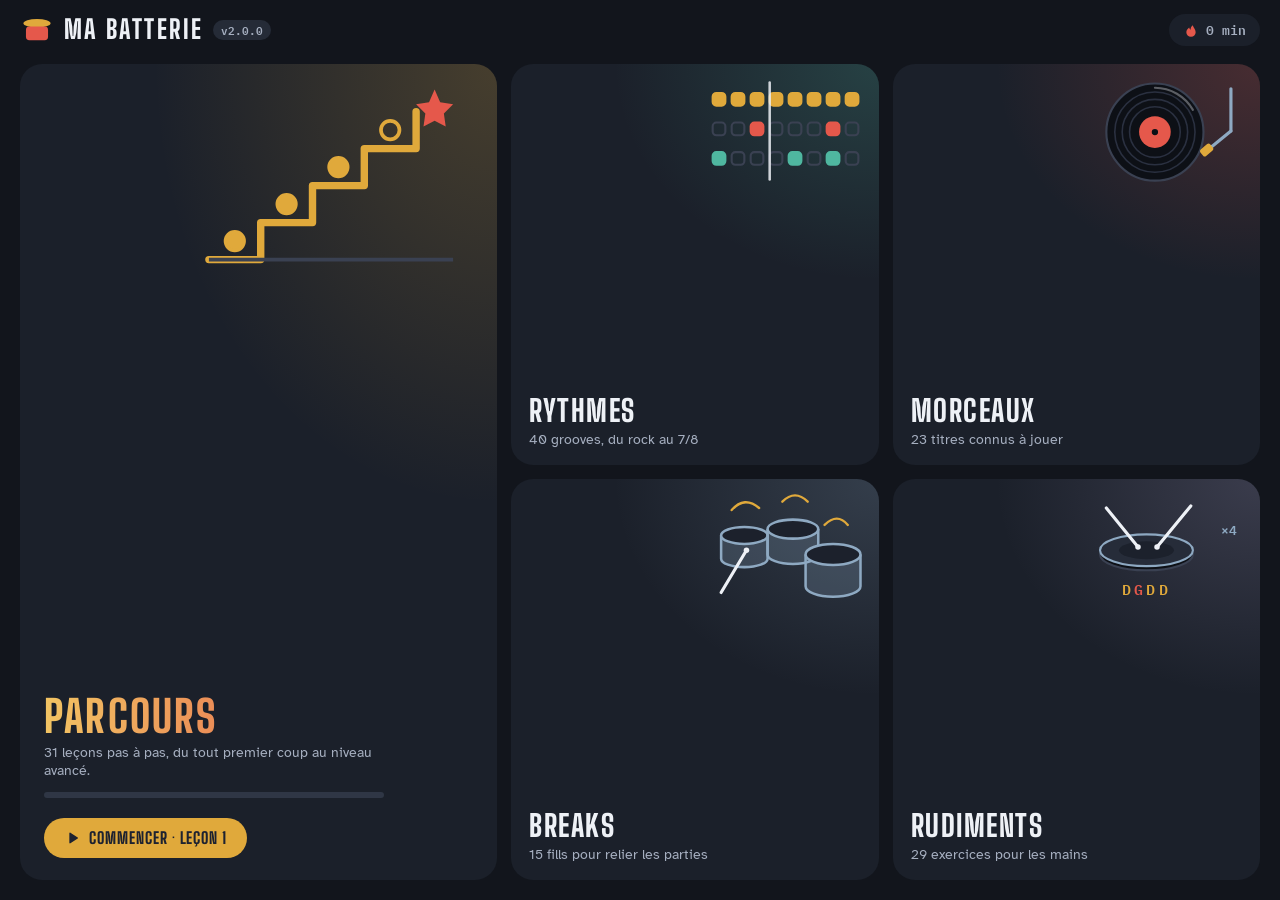
==== commit e3f7675e: "Refonte en écrans, à l'horizontale, style épuré (v2.0.0) - Accueil en grandes cartes : Parcours (ave" ====
--- a/index.html
+++ b/index.html
@@ -5,7 +5,7 @@
 <meta name="viewport" content="width=device-width, initial-scale=1, viewport-fit=cover">
 <title>Ma Batterie</title>
 <meta name="description" content="Apprendre la batterie : parcours progressif, rudiments, rythmes et morceaux connus, partitions qui se lisent toutes seules.">
-<meta name="theme-color" content="#121010">
+<meta name="theme-color" content="#12151c">
 <link rel="manifest" href="manifest.webmanifest" data-pwa>
 <link rel="apple-touch-icon" href="icons/apple-touch-icon.png" data-pwa>
 <meta name="apple-mobile-web-app-capable" content="yes">
@@ -14,246 +14,248 @@
 <meta name="apple-mobile-web-app-status-bar-style" content="black-translucent">
 <link rel="preconnect" href="https://fonts.googleapis.com">
 <link rel="preconnect" href="https://fonts.gstatic.com" crossorigin>
-<link rel="stylesheet" href="https://fonts.googleapis.com/css2?family=Atkinson+Hyperlegible:ital,wght@0,400;0,700;1,400&family=Big+Shoulders+Display:wght@600;700;800&family=Big+Shoulders+Stencil+Display:wght@800&family=IBM+Plex+Mono:wght@500;600&display=swap">
+<link rel="stylesheet" href="https://fonts.googleapis.com/css2?family=Atkinson+Hyperlegible:ital,wght@0,400;0,700;1,400&family=Big+Shoulders+Display:wght@600;700;800&family=IBM+Plex+Mono:wght@500;600&display=swap">
 <link rel="stylesheet" href="css/styles.css">
-<link rel="icon" href="data:image/svg+xml,<svg xmlns='http://www.w3.org/2000/svg' viewBox='0 0 32 32'><ellipse cx='16' cy='11' rx='13' ry='5' fill='%23d9a441'/><rect x='5' y='13' width='22' height='12' rx='3' fill='%23e5584b'/></svg>">
+<link rel="icon" href="data:image/svg+xml,<svg xmlns='http://www.w3.org/2000/svg' viewBox='0 0 32 32'><ellipse cx='16' cy='11' rx='13' ry='5' fill='%23e0a93b'/><rect x='5' y='13' width='22' height='12' rx='3' fill='%23e5584b'/></svg>">
 </head>
 <body>
 
 <!-- Pictogrammes (un seul jeu de symboles, réutilisé partout) -->
 <svg class="sprite" aria-hidden="true" focusable="false">
-  <symbol id="i-parcours" viewBox="0 0 24 24"><path d="M4 19h4v-4h4v-4h4V7h4" fill="none" stroke="currentColor" stroke-width="2" stroke-linecap="round" stroke-linejoin="round"/></symbol>
-  <symbol id="i-rythmes" viewBox="0 0 24 24"><path d="M3 12h3l2-6 3 12 3-9 2 5h5" fill="none" stroke="currentColor" stroke-width="2" stroke-linecap="round" stroke-linejoin="round"/></symbol>
-  <symbol id="i-morceaux" viewBox="0 0 24 24"><circle cx="12" cy="12" r="9" fill="none" stroke="currentColor" stroke-width="2"/><circle cx="12" cy="12" r="2.5" fill="currentColor"/><path d="M12 5.5a6.5 6.5 0 0 1 6.5 6.5" fill="none" stroke="currentColor" stroke-width="1.4" opacity=".6"/></symbol>
-  <symbol id="i-breaks" viewBox="0 0 24 24"><ellipse cx="12" cy="8" rx="8" ry="3" fill="none" stroke="currentColor" stroke-width="2"/><path d="M4 8v8c0 1.7 3.6 3 8 3s8-1.3 8-3V8" fill="none" stroke="currentColor" stroke-width="2"/><path d="M15 2l-5 7M19 3l-6 6" stroke="currentColor" stroke-width="1.6" stroke-linecap="round"/></symbol>
-  <symbol id="i-entrainement" viewBox="0 0 24 24"><path d="M8 21h8l-2.5-17h-3z" fill="none" stroke="currentColor" stroke-width="2" stroke-linejoin="round"/><path d="M12 15l5-8" stroke="currentColor" stroke-width="2" stroke-linecap="round"/></symbol>
-  <symbol id="i-progression" viewBox="0 0 24 24"><path d="M4 20V10M10 20V4M16 20v-7M22 20H2" fill="none" stroke="currentColor" stroke-width="2" stroke-linecap="round"/></symbol>
-  <symbol id="i-play" viewBox="0 0 24 24"><path d="M7 4.5v15l12.5-7.5z" fill="currentColor"/></symbol>
-  <symbol id="i-stop" viewBox="0 0 24 24"><rect x="6" y="6" width="12" height="12" rx="1.5" fill="currentColor"/></symbol>
+  <symbol id="i-retour" viewBox="0 0 24 24"><path d="M15 5l-7 7 7 7" fill="none" stroke="currentColor" stroke-width="2.4" stroke-linecap="round" stroke-linejoin="round"/></symbol>
+  <symbol id="i-maison" viewBox="0 0 24 24"><path d="M4 11l8-7 8 7M6.5 9.5V20h11V9.5" fill="none" stroke="currentColor" stroke-width="2.2" stroke-linecap="round" stroke-linejoin="round"/></symbol>
+  <symbol id="i-prec" viewBox="0 0 24 24"><path d="M14 6l-6 6 6 6" fill="none" stroke="currentColor" stroke-width="2.4" stroke-linecap="round" stroke-linejoin="round"/></symbol>
+  <symbol id="i-suiv" viewBox="0 0 24 24"><path d="M10 6l6 6-6 6" fill="none" stroke="currentColor" stroke-width="2.4" stroke-linecap="round" stroke-linejoin="round"/></symbol>
+  <symbol id="i-aide" viewBox="0 0 24 24"><circle cx="12" cy="12" r="9" fill="none" stroke="currentColor" stroke-width="2"/><path d="M9.6 9.4a2.5 2.5 0 1 1 3.4 2.3c-.7.3-1 .9-1 1.6v.4" fill="none" stroke="currentColor" stroke-width="2" stroke-linecap="round"/><circle cx="12" cy="17" r="1.2" fill="currentColor"/></symbol>
+  <symbol id="i-reglages" viewBox="0 0 24 24"><path d="M4 7h9M17 7h3M4 17h3M11 17h9" fill="none" stroke="currentColor" stroke-width="2" stroke-linecap="round"/><circle cx="15" cy="7" r="2.2" fill="none" stroke="currentColor" stroke-width="2"/><circle cx="9" cy="17" r="2.2" fill="none" stroke="currentColor" stroke-width="2"/></symbol>
+  <symbol id="i-metronome" viewBox="0 0 24 24"><path d="M8.5 3.5h7L19 21H5z" fill="none" stroke="currentColor" stroke-width="2" stroke-linejoin="round"/><path d="M12 16l5-8.5M7 16h10" fill="none" stroke="currentColor" stroke-width="2" stroke-linecap="round"/></symbol>
+  <symbol id="i-batterie" viewBox="0 0 24 24"><ellipse cx="12" cy="8" rx="8" ry="3" fill="none" stroke="currentColor" stroke-width="2"/><path d="M4 8v8c0 1.7 3.6 3 8 3s8-1.3 8-3V8" fill="none" stroke="currentColor" stroke-width="2"/><path d="M9 3.5l3 4M17 2.5l-4 5" stroke="currentColor" stroke-width="1.8" stroke-linecap="round"/></symbol>
+  <symbol id="i-reinit" viewBox="0 0 24 24"><path d="M5 12a7 7 0 1 0 2.1-5" fill="none" stroke="currentColor" stroke-width="2.2" stroke-linecap="round"/><path d="M4.5 3.5V8H9" fill="none" stroke="currentColor" stroke-width="2.2" stroke-linecap="round" stroke-linejoin="round"/></symbol>
+  <symbol id="i-play" viewBox="0 0 24 24"><path d="M8 4.8v14.4c0 .8.9 1.3 1.6.8l11-7.2c.6-.4.6-1.2 0-1.6l-11-7.2c-.7-.5-1.6 0-1.6.8z" fill="currentColor"/></symbol>
+  <symbol id="i-stop" viewBox="0 0 24 24"><rect x="6" y="6" width="12" height="12" rx="2" fill="currentColor"/></symbol>
   <symbol id="i-print" viewBox="0 0 24 24"><path d="M7 9V3h10v6M7 17H4v-7h16v7h-3M7 14h10v7H7z" fill="none" stroke="currentColor" stroke-width="2" stroke-linejoin="round"/></symbol>
+  <symbol id="i-installer" viewBox="0 0 24 24"><path d="M12 3v12M7 10l5 5 5-5M5 20h14" fill="none" stroke="currentColor" stroke-width="2" stroke-linecap="round" stroke-linejoin="round"/></symbol>
+  <symbol id="i-fermer" viewBox="0 0 24 24"><path d="M6 6l12 12M18 6L6 18" fill="none" stroke="currentColor" stroke-width="2.4" stroke-linecap="round"/></symbol>
+  <symbol id="i-flamme" viewBox="0 0 24 24"><path d="M12 22c4 0 7-2.8 7-6.8 0-4.3-3.6-6.3-4.3-10.2-2.4 1.6-3.5 4-3.2 6.6-1.2-.6-2-1.8-2.2-3.2C7.2 10 5 12.3 5 15.2 5 19.2 8 22 12 22z" fill="currentColor"/></symbol>
+  <symbol id="i-coche" viewBox="0 0 24 24"><path d="M5 12.5l4.5 4.5L19 7.5" fill="none" stroke="currentColor" stroke-width="2.8" stroke-linecap="round" stroke-linejoin="round"/></symbol>
   <symbol id="i-clavier" viewBox="0 0 24 24"><rect x="2.5" y="6" width="19" height="12" rx="2" fill="none" stroke="currentColor" stroke-width="2"/><path d="M6 10h1M10 10h1M14 10h1M18 10h1M7 14h10" stroke="currentColor" stroke-width="2" stroke-linecap="round"/></symbol>
-  <symbol id="i-plein-ecran" viewBox="0 0 24 24"><path d="M4 9V4h5M20 9V4h-5M4 15v5h5M20 15v5h-5" fill="none" stroke="currentColor" stroke-width="2" stroke-linecap="round" stroke-linejoin="round"/></symbol>
-  <symbol id="i-fermer" viewBox="0 0 24 24"><path d="M6 6l12 12M18 6L6 18" fill="none" stroke="currentColor" stroke-width="2.4" stroke-linecap="round"/></symbol>
-  <symbol id="i-installer" viewBox="0 0 24 24"><path d="M12 3v12M7 10l5 5 5-5M5 20h14" fill="none" stroke="currentColor" stroke-width="2" stroke-linecap="round" stroke-linejoin="round"/></symbol>
-  <symbol id="i-flamme" viewBox="0 0 24 24"><path d="M12 22c4 0 7-2.8 7-6.8 0-4.3-3.6-6.3-4.3-10.2-2.4 1.6-3.5 4-3.2 6.6-1.2-.6-2-1.8-2.2-3.2C7.2 10 5 12.3 5 15.2 5 19.2 8 22 12 22z" fill="currentColor"/></symbol>
+  <symbol id="i-tourner" viewBox="0 0 48 48"><rect x="15" y="7" width="18" height="32" rx="4" fill="none" stroke="currentColor" stroke-width="2.6"/><path d="M21 34h6" stroke="currentColor" stroke-width="2.6" stroke-linecap="round"/><path d="M38 10a16 16 0 0 1 3 13" fill="none" stroke="currentColor" stroke-width="2.4" stroke-linecap="round"/><path d="M37 19l4 5 4-5" fill="none" stroke="currentColor" stroke-width="2.4" stroke-linecap="round" stroke-linejoin="round"/></symbol>
 </svg>
 
-<header class="topbar">
-  <div class="brand">
-    <span class="logo" aria-hidden="true">
-      <svg viewBox="0 0 40 40"><ellipse cx="20" cy="12" rx="17" ry="5.5" fill="#d9a441"/><ellipse cx="20" cy="12" rx="4" ry="1.4" fill="#8a6420"/><rect x="6" y="17" width="28" height="16" rx="3" fill="#e5584b"/><rect x="6" y="17" width="28" height="3.2" fill="#efe7d8" opacity=".85"/><rect x="6" y="29.8" width="28" height="3.2" fill="#efe7d8" opacity=".85"/></svg>
-    </span>
-    <div>
-      <p class="wordmark">Ma Batterie <span class="version" id="version"></span></p>
-      <p class="brand-sub">La salle de répète, à la maison</p>
-    </div>
-  </div>
-  <div class="topbar-right">
-    <div class="streak" id="streak-box" title="Temps de pratique aujourd'hui">
-      <svg class="ico" aria-hidden="true"><use href="#i-flamme"/></svg>
-      <span id="streak-text">0 min aujourd'hui</span>
-    </div>
-    <button class="btn" id="btn-installer" type="button" hidden>
-      <svg class="ico" aria-hidden="true"><use href="#i-installer"/></svg> Installer
+<!-- ================= Accueil ================= -->
+<section class="ecran" id="ecran-accueil" aria-labelledby="titre-accueil">
+  <header class="entete">
+    <div class="marque">
+      <span class="logo" aria-hidden="true">
+        <svg viewBox="0 0 40 40"><ellipse cx="20" cy="12" rx="16" ry="5" fill="#e0a93b"/><rect x="7" y="16" width="26" height="16" rx="4" fill="#e5584b"/></svg>
+      </span>
+      <h1 id="titre-accueil" class="mot">Ma Batterie</h1>
+      <span class="version" id="version"></span>
+    </div>
+    <div class="entete-droite">
+      <a class="pastille-stat reprendre" href="#/" id="reprendre" hidden>
+        <svg class="ico" aria-hidden="true"><use href="#i-play"/></svg><span id="reprendre-texte"></span>
+      </a>
+      <a class="pastille-stat" href="#/progression" id="stat-jour" title="Ma progression">
+        <svg class="ico" aria-hidden="true"><use href="#i-flamme"/></svg><span id="streak-text">0 min</span>
+      </a>
+      <button class="btn-plat" id="btn-installer" type="button" hidden>
+        <svg class="ico" aria-hidden="true"><use href="#i-installer"/></svg>Installer
+      </button>
+    </div>
+  </header>
+
+  <div class="accueil-grille">
+    <div class="carte-cat grande c-parcours">
+      <div class="cat-illus" id="illus-parcours"></div>
+      <div class="cat-texte">
+        <h2><a href="#/parcours" class="carte-lien">Parcours</a></h2>
+        <p id="parcours-resume">Apprends pas à pas, du premier coup au niveau avancé.</p>
+        <div class="jauge fine" aria-hidden="true"><i id="parcours-jauge"></i></div>
+      </div>
+      <a class="cta" id="cta-continuer" href="#/parcours">
+        <svg class="ico" aria-hidden="true"><use href="#i-play"/></svg><span id="cta-texte">Commencer</span>
+      </a>
+    </div>
+    <a class="carte-cat c-rythmes" href="#/rythmes">
+      <div class="cat-illus" id="illus-rythmes"></div>
+      <div class="cat-texte"><h2>Rythmes</h2><p id="compte-rythmes"></p></div>
+    </a>
+    <a class="carte-cat c-morceaux" href="#/morceaux">
+      <div class="cat-illus" id="illus-morceaux"></div>
+      <div class="cat-texte"><h2>Morceaux</h2><p id="compte-morceaux"></p></div>
+    </a>
+    <a class="carte-cat c-breaks" href="#/breaks">
+      <div class="cat-illus" id="illus-breaks"></div>
+      <div class="cat-texte"><h2>Breaks</h2><p id="compte-breaks"></p></div>
+    </a>
+    <a class="carte-cat c-rudiments" href="#/rudiments">
+      <div class="cat-illus" id="illus-rudiments"></div>
+      <div class="cat-texte"><h2>Rudiments</h2><p id="compte-rudiments"></p></div>
+    </a>
+  </div>
+</section>
+
+<!-- ================= Listes (catégories, niveaux, familles) ================= -->
+<section class="ecran" id="ecran-liste" hidden aria-labelledby="liste-titre">
+  <header class="entete">
+    <a class="rond" id="liste-retour" href="#/" aria-label="Retour">
+      <svg class="ico" aria-hidden="true"><use href="#i-retour"/></svg>
+    </a>
+    <div class="entete-titres">
+      <p class="surtitre" id="liste-sur"></p>
+      <h1 id="liste-titre"></h1>
+    </div>
+    <div class="entete-droite">
+      <a class="rond" href="#/" aria-label="Accueil"><svg class="ico" aria-hidden="true"><use href="#i-maison"/></svg></a>
+    </div>
+  </header>
+  <div class="liste-corps" id="liste-corps"></div>
+</section>
+
+<!-- ================= Lecteur ================= -->
+<section class="ecran ecran-jouer" id="ecran-jouer" hidden aria-labelledby="j-titre">
+  <header class="barre-jeu">
+    <a class="rond" id="j-retour" href="#/" aria-label="Retour à la liste">
+      <svg class="ico" aria-hidden="true"><use href="#i-retour"/></svg>
+    </a>
+    <div class="j-nav">
+      <a class="rond petit" id="j-prec" href="#/" aria-label="Précédent"><svg class="ico" aria-hidden="true"><use href="#i-prec"/></svg></a>
+      <div class="j-titres">
+        <p class="surtitre" id="j-sur"></p>
+        <h1 id="j-titre"></h1>
+      </div>
+      <a class="rond petit" id="j-suiv" href="#/" aria-label="Suivant"><svg class="ico" aria-hidden="true"><use href="#i-suiv"/></svg></a>
+    </div>
+    <div class="j-droite">
+      <span class="note-jeu" id="practice-score" hidden aria-live="polite"></span>
+      <button class="rond" id="j-aide" type="button" aria-label="Explications" aria-haspopup="dialog">
+        <svg class="ico" aria-hidden="true"><use href="#i-aide"/></svg>
+      </button>
+      <button class="rond" id="j-reglages" type="button" aria-label="Réglages" aria-haspopup="dialog">
+        <svg class="ico" aria-hidden="true"><use href="#i-reglages"/></svg>
+      </button>
+    </div>
+  </header>
+
+  <div class="sections-bar" id="sections-bar" hidden></div>
+
+  <main class="partition-zone">
+    <div class="papier" id="papier">
+      <div class="score-staff" id="score-staff"></div>
+      <div class="score-grid" id="score-grid" hidden></div>
+    </div>
+    <div class="count-overlay" id="count-overlay" hidden aria-live="assertive"><span></span></div>
+  </main>
+
+  <footer class="barre-transport">
+    <div class="t-bascules">
+      <button class="bascule" id="opt-click" type="button" aria-pressed="false" aria-label="Métronome" title="Métronome">
+        <svg class="ico" aria-hidden="true"><use href="#i-metronome"/></svg>
+      </button>
+      <button class="bascule actif" id="opt-kit" type="button" aria-pressed="true" aria-label="Entendre la batterie" title="Entendre la batterie">
+        <svg class="ico" aria-hidden="true"><use href="#i-batterie"/></svg>
+      </button>
+    </div>
+    <div class="t-tempo" role="group" aria-label="Tempo">
+      <button class="rond petit" id="tempo-moins" type="button" aria-label="Ralentir">−</button>
+      <div class="bpm-aff"><output id="bpm-val" for="bpm">80</output><span>BPM</span></div>
+      <button class="rond petit" id="tempo-plus" type="button" aria-label="Accélérer">+</button>
+      <input type="range" id="bpm" min="40" max="200" value="80" aria-label="Tempo en battements par minute">
+      <button class="rond petit" id="tempo-reset" type="button" aria-label="Revenir au tempo conseillé" title="Tempo conseillé">
+        <svg class="ico" aria-hidden="true"><use href="#i-reinit"/></svg>
+      </button>
+    </div>
+    <button class="lecture" id="btn-play" type="button" aria-label="Lecture">
+      <svg class="ico" aria-hidden="true"><use id="play-ico" href="#i-play"/></svg>
     </button>
-    <button class="btn ghost" id="btn-help" type="button" aria-haspopup="dialog">
-      <svg class="ico" aria-hidden="true"><use href="#i-clavier"/></svg> Clavier
-    </button>
-  </div>
-</header>
-
-<nav class="tabs" id="tabs" role="tablist" aria-label="Sections de l'application">
-  <button class="tab active" data-view="cours" role="tab" aria-selected="true" aria-controls="sidebar"><svg class="ico" aria-hidden="true"><use href="#i-parcours"/></svg>Parcours</button>
-  <button class="tab" data-view="rythmes" role="tab" aria-selected="false" aria-controls="sidebar"><svg class="ico" aria-hidden="true"><use href="#i-rythmes"/></svg>Rythmes</button>
-  <button class="tab" data-view="morceaux" role="tab" aria-selected="false" aria-controls="sidebar"><svg class="ico" aria-hidden="true"><use href="#i-morceaux"/></svg>Morceaux</button>
-  <button class="tab" data-view="fills" role="tab" aria-selected="false" aria-controls="sidebar"><svg class="ico" aria-hidden="true"><use href="#i-breaks"/></svg>Breaks</button>
-  <button class="tab" data-view="entrainement" role="tab" aria-selected="false" aria-controls="sidebar"><svg class="ico" aria-hidden="true"><use href="#i-entrainement"/></svg>Rudiments &amp; exercices</button>
-  <button class="tab" data-view="progression" role="tab" aria-selected="false" aria-controls="sidebar"><svg class="ico" aria-hidden="true"><use href="#i-progression"/></svg>Progression</button>
-</nav>
-
-<main class="layout">
-
-  <aside class="sidebar" id="sidebar">
-    <div class="side-panel" data-panel="cours">
-      <div class="side-head"><h2>Parcours</h2><span class="pill" id="cours-count">0/0</span></div>
-      <div id="lesson-list" class="list"></div>
-    </div>
-
-    <div class="side-panel hidden" data-panel="rythmes">
-      <div class="side-head"><h2>Rythmes</h2><span class="pill" id="rythmes-count"></span></div>
-      <input type="search" id="search-grooves" class="search" placeholder="rock, funk, 7/8, ghost…" aria-label="Chercher un rythme">
-      <div id="groove-list" class="list"></div>
-    </div>
-
-    <div class="side-panel hidden" data-panel="morceaux">
-      <div class="side-head"><h2>Morceaux</h2><span class="pill" id="morceaux-count"></span></div>
-      <input type="search" id="search-songs" class="search" placeholder="titre ou artiste…" aria-label="Chercher un morceau">
-      <p class="side-note">Le groove principal, au tempo du disque, découpé en sections : joue-le par-dessus l'enregistrement.</p>
-      <div id="song-list" class="list"></div>
-    </div>
-
-    <div class="side-panel hidden" data-panel="fills">
-      <div class="side-head"><h2>Breaks</h2><span class="pill" id="fills-count"></span></div>
-      <div id="fill-list" class="list"></div>
-    </div>
-
-    <div class="side-panel hidden" data-panel="entrainement">
-      <div class="side-head"><h2>Rudiments &amp; exercices</h2><span class="pill" id="drills-count"></span></div>
-      <div id="drill-list" class="list"></div>
-    </div>
-
-    <div class="side-panel hidden" data-panel="progression">
-      <div class="side-head"><h2>Résumé</h2></div>
-      <div id="progress-side" class="list"></div>
-    </div>
-  </aside>
-
-  <section class="stage" id="stage">
-
-    <div class="card player-card">
-      <div class="player-head">
-        <div class="titres">
-          <p class="eyebrow" id="piece-eyebrow"></p>
-          <h1 id="piece-title">Choisis une leçon pour commencer</h1>
-          <p class="muted" id="piece-sub">Le parcours démarre à zéro : aucune connaissance requise.</p>
-        </div>
-        <div class="badges" id="piece-badges"></div>
-      </div>
-
-      <div class="sections-bar hidden" id="sections-bar" role="group" aria-label="Sections du morceau"></div>
-
-      <div class="score-toolbar">
-        <div class="seg" id="view-toggle" role="group" aria-label="Affichage">
-          <button class="seg-btn active" data-score="staff" type="button" aria-pressed="true">Partition</button>
-          <button class="seg-btn" data-score="grid" type="button" aria-pressed="false">Grille</button>
-          <button class="seg-btn" data-score="both" type="button" aria-pressed="false">Les deux</button>
-        </div>
-        <label class="chk"><input type="checkbox" id="opt-follow" checked> Défilement auto</label>
-        <label class="chk"><input type="checkbox" id="opt-names" checked> Légende</label>
-        <button class="btn tiny ghost" id="btn-print" type="button" title="Imprimer la partition pour la poser sur un pupitre">
-          <svg class="ico" aria-hidden="true"><use href="#i-print"/></svg> Imprimer
-        </button>
-      </div>
-
-      <div class="score-wrap" id="score-wrap">
-        <div id="score-staff" class="score-staff"></div>
-        <div id="score-grid" class="score-grid hidden"></div>
-        <div id="score-print" class="score-print" aria-hidden="true"></div>
-        <p class="empty-hint" id="score-empty">La partition s'affiche ici et défile toute seule pendant la lecture.</p>
-        <div class="count-overlay hidden" id="count-overlay" aria-live="assertive"><span></span></div>
-      </div>
-
-      <div class="transport">
-        <button class="btn play" id="btn-play" type="button" disabled>
-          <svg class="ico" aria-hidden="true"><use id="play-ico" href="#i-play"/></svg><span id="play-label">Écouter</span>
-        </button>
-        <button class="btn ghost" id="btn-stop" type="button" disabled>
-          <svg class="ico" aria-hidden="true"><use href="#i-stop"/></svg> Stop
-        </button>
-        <button class="btn" id="btn-scene" type="button" disabled title="Partition en grand, ligne par ligne">
-          <svg class="ico" aria-hidden="true"><use href="#i-plein-ecran"/></svg> Plein écran
-        </button>
-
-        <div class="tempo">
-          <label for="bpm">Tempo</label>
-          <input type="range" id="bpm" min="40" max="220" value="80" step="1" aria-label="Tempo en battements par minute">
-          <div class="bpm-box">
-            <input type="number" id="bpm-num" min="40" max="220" value="80" aria-label="Tempo exact">
-            <span>BPM</span>
-          </div>
-          <button class="btn tiny" id="btn-tap" type="button" title="Tape le tempo">Tap</button>
-          <button class="btn tiny" id="btn-half" type="button" title="Moitié du tempo — pour déchiffrer" aria-label="Diviser le tempo par deux">÷2</button>
-          <button class="btn tiny" id="btn-double" type="button" title="Tempo doublé" aria-label="Doubler le tempo">×2</button>
-        </div>
-
-        <div class="switches">
-          <label class="chk"><input type="checkbox" id="opt-loop" checked> Boucle</label>
-          <label class="chk"><input type="checkbox" id="opt-count" checked> Décompte</label>
-          <label class="chk"><input type="checkbox" id="opt-click"> Métronome</label>
-          <select id="click-sub" class="mini-select" aria-label="Subdivision du métronome" disabled>
-            <option value="1">à la noire</option>
-          </select>
-          <label class="chk"><input type="checkbox" id="opt-ramp"> Tempo progressif</label>
-        </div>
-      </div>
-
-      <div class="ramp-row hidden" id="ramp-row">
-        <span>+<input type="number" id="ramp-step" value="4" min="1" max="20" aria-label="BPM ajoutés"> BPM toutes les
-        <input type="number" id="ramp-every" value="2" min="1" max="16" aria-label="Nombre de boucles"> boucles, jusqu'à
-        <input type="number" id="ramp-max" value="120" min="40" max="260" aria-label="Tempo maximum"> BPM</span>
-      </div>
-
-      <div class="play-row">
-        <button class="btn ghost" id="btn-practice" type="button" aria-pressed="false">
-          <svg class="ico" aria-hidden="true"><use href="#i-clavier"/></svg> Mode jeu
-        </button>
-        <span class="muted small" id="practice-info">Joue au clavier en rythme : l'appli mesure ta précision.</span>
-        <span class="score-badge hidden" id="practice-score" aria-live="polite"></span>
-      </div>
-    </div>
-
-    <div class="two-col">
-      <div class="card kit-card">
-        <div class="card-head"><h2>Ton kit</h2><span class="muted small">clique un élément pour l'entendre</span></div>
-        <div id="kit-diagram"></div>
-        <div class="mixer" id="mixer" aria-label="Mixeur"></div>
-      </div>
-
-      <div class="card lesson-card">
-        <div id="lesson-body"></div>
-      </div>
-    </div>
-
-    <div class="card progress-card hidden" id="progress-card"></div>
-
-  </section>
-</main>
-
-<div class="modal hidden" id="help-modal" role="dialog" aria-modal="true" aria-labelledby="help-title">
-  <div class="modal-box">
-    <h2 id="help-title">Jouer au clavier</h2>
-    <p class="muted small">Active le mode jeu pour « jouer » les partitions et travailler ton placement.</p>
+  </footer>
+</section>
+
+<!-- ================= Volet : explications ================= -->
+<div class="voile" id="voile" hidden></div>
+<aside class="volet" id="volet-aide" hidden role="dialog" aria-modal="true" aria-labelledby="aide-titre">
+  <header class="volet-tete">
+    <h2 id="aide-titre">Explications</h2>
+    <button class="rond petit" type="button" data-fermer aria-label="Fermer"><svg class="ico" aria-hidden="true"><use href="#i-fermer"/></svg></button>
+  </header>
+  <div class="volet-corps">
+    <div id="aide-corps" class="texte"></div>
+    <h3>Les éléments joués</h3>
+    <div id="legende"></div>
+    <div id="kit-diagram" class="kit-cadre"></div>
+    <p class="muted small">Touche un élément pour l'entendre.</p>
+  </div>
+</aside>
+
+<!-- ================= Volet : réglages ================= -->
+<aside class="volet" id="volet-reglages" hidden role="dialog" aria-modal="true" aria-labelledby="reglages-titre">
+  <header class="volet-tete">
+    <h2 id="reglages-titre">Réglages</h2>
+    <button class="rond petit" type="button" data-fermer aria-label="Fermer"><svg class="ico" aria-hidden="true"><use href="#i-fermer"/></svg></button>
+  </header>
+  <div class="volet-corps">
+    <h3>Affichage</h3>
+    <div class="seg" id="view-toggle" role="group" aria-label="Affichage">
+      <button class="seg-btn actif" data-score="staff" type="button" aria-pressed="true">Partition</button>
+      <button class="seg-btn" data-score="grid" type="button" aria-pressed="false">Grille</button>
+    </div>
+
+    <h3>Lecture</h3>
+    <label class="inter"><span>Décompte avant de jouer</span><input type="checkbox" id="opt-count" role="switch" checked><i></i></label>
+    <label class="inter"><span>Jouer en boucle</span><input type="checkbox" id="opt-loop" role="switch" checked><i></i></label>
+    <label class="ligne-reglage"><span>Métronome</span>
+      <select id="click-sub" class="choix"><option value="1">à la noire</option></select>
+    </label>
+    <label class="inter"><span>Tempo progressif</span><input type="checkbox" id="opt-ramp" role="switch"><i></i></label>
+    <div class="rampe" id="ramp-row" hidden>
+      +<input type="number" id="ramp-step" min="1" max="20" value="4" aria-label="BPM ajoutés"> BPM
+      toutes les <input type="number" id="ramp-every" min="1" max="16" value="2" aria-label="Nombre de boucles"> boucles,
+      jusqu'à <input type="number" id="ramp-max" min="40" max="260" value="120" aria-label="Tempo maximum">
+    </div>
+
+    <h3>Tempo</h3>
+    <div class="rang-boutons">
+      <button class="btn-plat" id="btn-half" type="button">÷2</button>
+      <button class="btn-plat" id="btn-double" type="button">×2</button>
+      <button class="btn-plat" id="btn-tap" type="button">Tap</button>
+    </div>
+
+    <h3>Mixeur</h3>
+    <p class="muted small">M coupe un élément, S n'entend que lui.</p>
+    <div class="mixer" id="mixer"></div>
+
+    <h3>Jouer au clavier</h3>
+    <label class="inter"><span>Mode jeu : l'appli juge ta précision</span><input type="checkbox" id="btn-practice" role="switch"><i></i></label>
     <table class="keys">
       <tr><td><kbd>Espace</kbd></td><td>Grosse caisse</td></tr>
       <tr><td><kbd>F</kbd> <kbd>J</kbd></td><td>Caisse claire</td></tr>
-      <tr><td><kbd>D</kbd> <kbd>K</kbd></td><td>Charleston</td></tr>
-      <tr><td><kbd>S</kbd></td><td>Charleston ouvert</td></tr>
+      <tr><td><kbd>D</kbd> <kbd>K</kbd> · <kbd>S</kbd></td><td>Charleston · ouvert</td></tr>
       <tr><td><kbd>A</kbd></td><td>Charleston au pied</td></tr>
-      <tr><td><kbd>I</kbd> <kbd>O</kbd> <kbd>P</kbd></td><td>Tom 1, tom 2, tom basse</td></tr>
+      <tr><td><kbd>I</kbd> <kbd>O</kbd> <kbd>P</kbd></td><td>Toms</td></tr>
       <tr><td><kbd>E</kbd> <kbd>R</kbd></td><td>Crash, ride</td></tr>
       <tr><td><kbd>Entrée</kbd></td><td>Lecture / arrêt</td></tr>
-      <tr><td><kbd>Échap</kbd></td><td>Fermer cette fenêtre</td></tr>
+      <tr><td><kbd>←</kbd> <kbd>→</kbd></td><td>Précédent / suivant</td></tr>
     </table>
+
+    <h3>Plus</h3>
+    <div class="rang-boutons">
+      <button class="btn-plat" id="btn-print" type="button"><svg class="ico" aria-hidden="true"><use href="#i-print"/></svg>Imprimer</button>
+    </div>
     <p class="muted small credit">Sons : vraie batterie acoustique enregistrée — <i>Virtuosity Drums</i>, Versilian Studios, domaine public (CC0).</p>
-    <button class="btn" id="btn-help-close" type="button">Fermer</button>
-  </div>
+    <p class="muted small" id="version-detail"></p>
+  </div>
+</aside>
+
+<!-- Téléphone tenu droit : l'appli se joue en paysage -->
+<div class="tourner" id="tourner" aria-live="polite">
+  <svg class="tourner-ico" aria-hidden="true"><use href="#i-tourner"/></svg>
+  <p class="tourner-titre">Tourne ton téléphone</p>
+  <p class="muted">Ma Batterie se joue à l'horizontale : la partition est plus grande et plus lisible.</p>
+  <button class="btn-plat accent" id="btn-paysage" type="button" hidden>Passer en plein écran horizontal</button>
 </div>
 
-<!-- Mode scène : la partition en grand, qui tourne la page à chaque ligne -->
-<div class="scene hidden" id="scene" role="dialog" aria-modal="true" aria-labelledby="scene-titre">
-  <div class="scene-barre">
-    <button class="btn ghost scene-fermer" id="scene-fermer" type="button" aria-label="Quitter le plein écran">
-      <svg class="ico" aria-hidden="true"><use href="#i-fermer"/></svg>
-    </button>
-    <div class="scene-titres">
-      <span class="scene-titre" id="scene-titre"></span>
-      <span class="scene-ligne-info" id="scene-ligne-info" aria-live="polite"></span>
-    </div>
-    <div class="scene-tempo" role="group" aria-label="Tempo">
-      <button class="btn tiny" id="scene-moins" type="button" aria-label="Ralentir de 5 BPM">−5</button>
-      <span class="scene-bpm"><b id="scene-bpm">80</b> BPM</span>
-      <button class="btn tiny" id="scene-plus" type="button" aria-label="Accélérer de 5 BPM">+5</button>
-    </div>
-    <button class="btn play" id="scene-play" type="button">
-      <svg class="ico" aria-hidden="true"><use id="scene-play-ico" href="#i-play"/></svg><span id="scene-play-label">Jouer</span>
-    </button>
-  </div>
-  <div class="scene-partition" id="scene-partition"></div>
-  <div class="scene-compte hidden" id="scene-compte" aria-live="assertive"><span></span></div>
-  <p class="scene-astuce" id="scene-astuce">Tourne ton téléphone : la partition sera plus grande.</p>
-</div>
-
-<div class="modal hidden" id="ios-modal" role="dialog" aria-modal="true" aria-labelledby="ios-title">
+<div class="modal" id="ios-modal" hidden role="dialog" aria-modal="true" aria-labelledby="ios-title">
   <div class="modal-box">
     <h2 id="ios-title">Installer sur l'iPhone</h2>
     <ol class="etapes">
@@ -262,8 +264,15 @@
       <li>Touche <b>Ajouter</b> : l'icône Ma Batterie apparaît avec tes applis.</li>
     </ol>
     <p class="muted small">Ensuite, l'appli s'ouvre en plein écran et fonctionne même sans connexion.</p>
-    <button class="btn" id="btn-ios-close" type="button">Compris</button>
-  </div>
+    <button class="btn-plat accent" id="btn-ios-close" type="button">Compris</button>
+  </div>
+</div>
+
+<!-- Impression : la partition découpée en lignes -->
+<div class="impression" id="impression" aria-hidden="true">
+  <h1 id="imp-titre"></h1>
+  <p id="imp-sous"></p>
+  <div id="score-print"></div>
 </div>
 
 <script type="module" src="js/app.js"></script>
--- a/css/styles.css
+++ b/css/styles.css
@@ -1,536 +1,578 @@
 /* =====================================================================
-   Ma Batterie — « la salle de répète »
-   Monde visuel tiré de la pièce : mousse acoustique (fond), fûts chromés,
-   cymbales en laiton, peau de caisse claire (texte), tapis rouge (lecture).
-   Thème sombre assumé : on s'en sert dans une pièce peu éclairée, à 1 m de l'écran.
-   Titres : Big Shoulders (lettrage de flight-case) — Texte : Atkinson
-   Hyperlegible (lisibilité à distance) — Chiffres : IBM Plex Mono.
+   Ma Batterie — interface en écrans, pensée pour l'horizontale.
+   Fond sombre et calme, grandes cartes arrondies, une seule couleur
+   d'action (laiton) et une couleur de lecture (corail). La partition est
+   posée sur une feuille claire : c'est elle qu'on lit, de loin, en jouant.
+   Titres : Big Shoulders — Texte : Atkinson Hyperlegible — Chiffres : IBM Plex Mono.
    ===================================================================== */
 :root{
-  --mousse:#121010;      /* fond de page */
-  --fut:#1b1815;         /* surfaces */
-  --fut-2:#24201b;       /* surfaces relevées */
-  --partition:#151311;   /* fond de la portée */
-  --chrome:#3a342d;      /* bordures */
-  --chrome-2:#4d463d;    /* bordures marquées */
-  --peau:#efe7d8;        /* texte principal */
-  --peau-2:#b3a894;      /* texte secondaire (7,5:1) */
-  --peau-3:#8f8573;      /* texte discret (4,9:1) */
-  --laiton:#d9a441;      /* accent */
-  --laiton-2:#f0c969;    /* accent vif, focus */
-  --laiton-fond:rgba(217,164,65,.12);
-  --tapis:#e5584b;       /* lecture en cours, erreurs */
-  --ok:#5cc8a8;
-  --encre:#1a1510;       /* texte sur laiton */
+  --fond:#12151c;
+  --surface:#1b202a;
+  --surface-2:#252b37;
+  --surface-3:#2f3645;
+  --bord:#2c3341;
+  --texte:#eef1f6;
+  --texte-2:#a6afc0;     /* 8:1 sur le fond */
+  --texte-3:#828b9d;     /* 5:1 sur le fond */
+  --laiton:#e0a93b;
+  --laiton-2:#f2c463;
+  --laiton-fond:rgba(224,169,59,.14);
+  --corail:#e5584b;
+  --vert:#4fb7a0;
+  --acier:#8ea9c2;
+  --lavande:#aaa0c6;
+  --papier:#f7f4ee;
+  --papier-2:#ece7dd;
+  --encre:#1d2230;
+  --encre-2:#5d6474;
 
   --f-titre:'Big Shoulders Display', Oswald, Impact, 'Arial Narrow', sans-serif;
-  --f-logo:'Big Shoulders Stencil Display', 'Big Shoulders Display', Impact, sans-serif;
   --f-texte:'Atkinson Hyperlegible', system-ui, -apple-system, 'Segoe UI', Roboto, sans-serif;
   --f-chiffres:'IBM Plex Mono', ui-monospace, Menlo, Consolas, monospace;
 
-  --t-xs:12px; --t-s:13.5px; --t-m:15px; --t-l:17px; --t-xl:21px; --t-2xl:28px; --t-3xl:38px;
-  --r:10px; --r-s:6px;
-  --esp:16px;
+  --r-carte:22px;
+  --r:14px;
+  --r-s:10px;
+  --gout:20px;           /* marge latérale */
+  --haut-entete:60px;
+  --haut-transport:72px;
+  --sur-g:env(safe-area-inset-left, 0px);
+  --sur-d:env(safe-area-inset-right, 0px);
+  --sur-h:env(safe-area-inset-top, 0px);
+  --sur-b:env(safe-area-inset-bottom, 0px);
 }
 *{box-sizing:border-box}
-html,body{margin:0;padding:0}
+html,body{margin:0;padding:0;height:100%}
 body{
-  background:var(--mousse);
-  color:var(--peau);
-  font:var(--t-m)/1.6 var(--f-texte);
-  min-height:100vh;
+  background:var(--fond);color:var(--texte);
+  font:15px/1.55 var(--f-texte);
   -webkit-font-smoothing:antialiased;
-}
-h1,h2,h3,h4{margin:0 0 .4em;line-height:1.1;text-wrap:balance;font-family:var(--f-titre);font-weight:800;letter-spacing:.01em}
-h1{font-size:var(--t-3xl)}
-h2{font-size:var(--t-2xl)}
-h3{font-size:var(--t-xl);margin-top:1.1em}
-h4{font-size:var(--t-s);text-transform:uppercase;letter-spacing:.12em;color:var(--peau-2)}
-p{margin:.55em 0}
-ul,ol{margin:.5em 0 .9em;padding-left:1.3em}
-li{margin:.3em 0}
-b,strong{color:#fff;font-weight:700}
-.muted{color:var(--peau-2)}
-.small{font-size:var(--t-s)}
-.hidden,[hidden]{display:none !important}   /* sans ça, .btn{display:inline-flex} annule l'attribut hidden */
+  overflow:hidden;                    /* chaque écran gère son propre défilement */
+  -webkit-tap-highlight-color:transparent;
+}
+h1,h2,h3,h4{margin:0;line-height:1.05;font-family:var(--f-titre);font-weight:800;letter-spacing:.02em;text-wrap:balance}
+p{margin:.5em 0}
+a{color:inherit;text-decoration:none}
+b,strong{color:#fff}
+.muted{color:var(--texte-2)}
+.small{font-size:13px}
+.hidden,[hidden]{display:none !important}
 .sprite{position:absolute;width:0;height:0;overflow:hidden}
-.ico{width:18px;height:18px;flex:0 0 18px;fill:currentColor}
-
-/* focus clavier visible partout */
-:focus-visible{outline:2px solid var(--laiton-2);outline-offset:2px;border-radius:4px}
-.kit-el:focus-visible{outline:none}
-.kit-el:focus-visible .corps{stroke:var(--laiton-2);stroke-width:3.5}
-
-/* ====== barre du haut ====== */
-.topbar{
-  display:flex;align-items:center;justify-content:space-between;gap:var(--esp);
-  padding:10px max(20px, env(safe-area-inset-right)) 10px max(20px, env(safe-area-inset-left));
-  padding-top:max(10px, env(safe-area-inset-top));
-  border-bottom:1px solid var(--chrome);
-  background:rgba(18,16,16,.92);backdrop-filter:blur(8px);
-  position:sticky;top:0;z-index:30;
-}
-.brand{display:flex;align-items:center;gap:12px}
-.logo svg{width:38px;height:38px;display:block}
-.wordmark{
-  margin:0;font-family:var(--f-logo);font-weight:800;font-size:27px;line-height:1;
-  text-transform:uppercase;letter-spacing:.07em;color:var(--peau);
-}
+.ico{width:20px;height:20px;flex:0 0 20px;fill:currentColor}
+:focus-visible{outline:2px solid var(--laiton-2);outline-offset:3px;border-radius:8px}
+
+/* ====== écrans ====== */
+.ecran{
+  position:fixed;inset:0;display:flex;flex-direction:column;
+  padding:var(--sur-h) var(--sur-d) var(--sur-b) var(--sur-g);
+  animation:entree .22s ease-out;
+}
+@keyframes entree{from{opacity:0;transform:translateY(6px)}to{opacity:1;transform:none}}
+
+/* ====== en-têtes ====== */
+.entete{
+  flex:0 0 var(--haut-entete);display:flex;align-items:center;gap:14px;
+  padding:0 var(--gout);
+}
+.entete-titres{flex:1;min-width:0}
+.entete-titres h1{font-size:28px;text-transform:uppercase;white-space:nowrap;overflow:hidden;text-overflow:ellipsis}
+.entete-droite{margin-left:auto;display:flex;align-items:center;gap:10px}
+.surtitre{
+  margin:0 0 2px;font:700 12px/1.2 var(--f-titre);letter-spacing:.16em;text-transform:uppercase;color:var(--laiton);
+  white-space:nowrap;overflow:hidden;text-overflow:ellipsis;
+}
+.surtitre:empty{display:none}
+.marque{display:flex;align-items:center;gap:10px}
+.logo svg{width:34px;height:34px;display:block}
+.mot{font-size:26px;text-transform:uppercase;letter-spacing:.08em}
 .version{
-  display:inline-block;margin-left:8px;padding:2px 7px;border-radius:4px;vertical-align:4px;
-  font:600 11px/1.3 var(--f-chiffres);letter-spacing:0;text-transform:none;
-  color:var(--laiton);border:1px solid rgba(217,164,65,.45);
-}
-.brand-sub{margin:2px 0 0;font-size:var(--t-xs);color:var(--peau-3);letter-spacing:.02em}
-.topbar-right{display:flex;align-items:center;gap:10px}
-.streak{
-  display:flex;align-items:center;gap:6px;font-size:var(--t-s);color:var(--peau-2);
-  border:1px solid var(--chrome);border-radius:99px;padding:5px 12px;background:var(--fut);
-}
-.streak .ico{color:var(--tapis);width:15px;height:15px}
-
-/* ====== onglets ====== */
-.tabs{
-  display:flex;gap:2px;padding:0 14px;overflow-x:auto;scrollbar-width:none;
-  border-bottom:1px solid var(--chrome);background:var(--mousse);
-}
-.tabs::-webkit-scrollbar{display:none}
-.tab{
-  display:inline-flex;align-items:center;gap:8px;white-space:nowrap;cursor:pointer;
-  background:none;border:none;border-bottom:3px solid transparent;
-  color:var(--peau-2);padding:12px 14px 10px;
-  font:700 var(--t-l)/1 var(--f-titre);letter-spacing:.06em;text-transform:uppercase;
-}
-.tab:hover{color:var(--peau)}
-.tab.active{color:var(--peau);border-bottom-color:var(--laiton)}
-.tab.active .ico{color:var(--laiton)}
-
-/* ====== structure ====== */
-.layout{
-  display:grid;grid-template-columns:330px minmax(0,1fr);gap:var(--esp);
-  padding:var(--esp);align-items:start;max-width:1640px;margin:0 auto;
-}
-.sidebar{
-  background:var(--fut);border:1px solid var(--chrome);border-radius:var(--r);
-  padding:14px;position:sticky;top:118px;max-height:calc(100vh - 134px);overflow:auto;
-}
-.side-head{display:flex;align-items:baseline;justify-content:space-between;gap:8px;margin-bottom:10px}
-.side-head h2{font-size:var(--t-xl);text-transform:uppercase;letter-spacing:.06em;margin:0}
-.side-note{font-size:var(--t-xs);color:var(--peau-3);margin:0 0 10px}
-.pill{
-  font:600 var(--t-xs)/1 var(--f-chiffres);color:var(--peau-2);
-  background:var(--fut-2);border:1px solid var(--chrome);border-radius:99px;padding:4px 9px;
-}
-.search{
-  width:100%;padding:9px 11px;border-radius:var(--r-s);border:1px solid var(--chrome);
-  background:var(--mousse);color:var(--peau);margin-bottom:10px;font:inherit;font-size:var(--t-s);
-}
-.search::placeholder{color:var(--peau-3)}
-.list{display:flex;flex-direction:column;gap:4px}
-.grp{
-  display:flex;align-items:center;gap:8px;margin:14px 0 4px;
-  font:700 var(--t-s)/1.2 var(--f-titre);text-transform:uppercase;letter-spacing:.1em;color:var(--peau-2);
-}
-.grp:first-child{margin-top:2px}
-.grp-pt{width:8px;height:8px;border-radius:2px;display:inline-block;flex:0 0 8px}
-.item{
-  display:flex;align-items:center;gap:10px;text-align:left;width:100%;
-  background:transparent;border:1px solid transparent;border-radius:var(--r-s);
-  padding:8px 10px;color:var(--peau);cursor:pointer;font:inherit;transition:background .12s,border-color .12s;
-}
-.item:hover{background:var(--fut-2)}
-.item.actif{background:var(--laiton-fond);border-color:var(--laiton)}
-.item-main{display:flex;flex-direction:column;min-width:0;flex:1}
-.item-nom{font-size:var(--t-s);font-weight:700;line-height:1.3}
-.item-meta{font-size:var(--t-xs);color:var(--peau-3);overflow:hidden;text-overflow:ellipsis;white-space:nowrap}
-.item.faite .item-nom{color:var(--ok)}
-.coche{
-  width:20px;height:20px;flex:0 0 20px;border-radius:50%;border:1.5px solid var(--chrome-2);
-  display:grid;place-items:center;font-size:11px;color:var(--ok);
-}
-.item.faite .coche{border-color:var(--ok);background:rgba(92,200,168,.12)}
-.cle{
-  display:inline-block;margin-left:4px;padding:1px 6px;border-radius:4px;vertical-align:1px;
-  font:700 10px/1.4 var(--f-titre);letter-spacing:.08em;text-transform:uppercase;
-  color:var(--encre);background:var(--laiton);
-}
-.niv{
-  font:600 11px/1 var(--f-chiffres);padding:4px 6px;border-radius:4px;
-  border:1px solid currentColor;opacity:.9;
-}
-.niv-1{color:#5cc8a8}.niv-2{color:#8eabbf}.niv-3{color:#d9a441}
-.niv-4{color:#e58a3f}.niv-5{color:#e5584b}.niv-6{color:#aaa0c6}
-
-/* ====== cartes ====== */
-.stage{display:flex;flex-direction:column;gap:var(--esp);min-width:0}
-.card{background:var(--fut);border:1px solid var(--chrome);border-radius:var(--r);padding:18px 20px;min-width:0}
-.card-head{display:flex;align-items:baseline;justify-content:space-between;gap:10px;margin-bottom:8px}
-.card-head h2{font-size:var(--t-xl);text-transform:uppercase;letter-spacing:.06em;margin:0}
-.player-card{border-color:var(--chrome-2);position:relative;scroll-margin-top:12px}
-.player-head{display:flex;justify-content:space-between;align-items:flex-start;gap:14px;flex-wrap:wrap}
-.titres{min-width:0;flex:1}
-.eyebrow{
-  margin:0 0 4px;font:700 var(--t-s)/1.2 var(--f-titre);letter-spacing:.14em;text-transform:uppercase;color:var(--laiton);
-}
-.eyebrow:empty{display:none}
-#piece-title{margin:0 0 4px}
-#piece-sub{margin:0;max-width:70ch}
-.badges{display:flex;gap:6px;flex-wrap:wrap}
-.badge{
-  display:inline-block;font:600 var(--t-xs)/1.2 var(--f-chiffres);color:var(--peau-2);white-space:nowrap;
-  background:var(--fut-2);border:1px solid var(--chrome);border-radius:4px;padding:4px 8px;
-}
-.badge.fid-origine{color:var(--ok);border-color:rgba(92,200,168,.5)}
-.badge.fid-acc{color:var(--laiton);border-color:rgba(217,164,65,.5)}
-
-/* ====== sections d'un morceau ====== */
-.sections-bar{display:flex;align-items:center;gap:6px;flex-wrap:wrap;margin-top:14px}
-.sec-lbl{font:700 var(--t-xs)/1 var(--f-titre);letter-spacing:.12em;text-transform:uppercase;color:var(--peau-3);margin-right:4px}
+  padding:2px 8px;border-radius:99px;font:600 11px/1.4 var(--f-chiffres);
+  color:var(--texte-2);background:var(--surface-2);
+}
+.pastille-stat{
+  display:inline-flex;align-items:center;gap:7px;padding:8px 14px;border-radius:99px;
+  background:var(--surface);color:var(--texte-2);font:600 13px/1 var(--f-chiffres);
+}
+.pastille-stat .ico{width:16px;height:16px;flex-basis:16px;color:var(--corail)}
+.pastille-stat:hover{color:var(--texte);background:var(--surface-2)}
+
+/* ====== boutons ====== */
+.rond{
+  width:44px;height:44px;flex:0 0 44px;border-radius:50%;border:none;cursor:pointer;
+  display:grid;place-items:center;background:var(--surface-2);color:var(--texte);
+  font:600 22px/1 var(--f-chiffres);transition:background .15s,color .15s,opacity .15s;
+}
+.rond:hover{background:var(--surface-3)}
+.rond.petit{width:38px;height:38px;flex-basis:38px;font-size:20px}
+.rond[aria-disabled="true"]{opacity:.28;pointer-events:none}
+.btn-plat{
+  display:inline-flex;align-items:center;gap:8px;cursor:pointer;border:none;
+  padding:10px 16px;border-radius:12px;background:var(--surface-2);color:var(--texte);
+  font:600 14px/1 var(--f-texte);transition:background .15s;
+}
+.btn-plat:hover{background:var(--surface-3)}
+.btn-plat.accent,#btn-installer{background:var(--laiton);color:var(--encre)}
+.btn-plat.accent:hover,#btn-installer:hover{background:var(--laiton-2)}
+.btn-plat .ico{width:17px;height:17px;flex-basis:17px}
+#btn-half,#btn-double,#btn-tap{font-family:var(--f-chiffres);min-width:64px;justify-content:center}
+
+/* ====== accueil ====== */
+.accueil-grille{
+  flex:1;min-height:0;display:grid;gap:14px;
+  grid-template-columns:1.3fr 1fr 1fr;grid-template-rows:1fr 1fr;
+  padding:4px var(--gout) var(--gout);
+}
+.carte-cat{
+  position:relative;overflow:hidden;border-radius:var(--r-carte);
+  background:var(--surface);display:flex;flex-direction:column;justify-content:flex-end;
+  padding:16px 18px;min-height:0;isolation:isolate;
+  transition:transform .15s ease,background .15s;
+  --teinte:var(--laiton);
+}
+.carte-cat::before{      /* halo coloré discret, propre à chaque catégorie */
+  content:"";position:absolute;inset:0;z-index:-1;
+  background:radial-gradient(120% 90% at 100% 0%, color-mix(in srgb, var(--teinte) 22%, transparent), transparent 60%);
+}
+a.carte-cat:hover,.carte-cat:has(.carte-lien:hover){transform:translateY(-2px);background:var(--surface-2)}
+.carte-cat h2{font-size:30px;text-transform:uppercase;letter-spacing:.05em}
+.carte-cat p{margin:4px 0 0;color:var(--texte-2);font-size:13.5px;line-height:1.35}
+.cat-illus{position:absolute;top:10px;right:10px;width:46%;max-width:170px;aspect-ratio:160/110;pointer-events:none}
+.cat-illus svg{width:100%;height:100%;display:block}
+.c-rythmes{--teinte:var(--vert)}
+.c-morceaux{--teinte:var(--corail)}
+.c-breaks{--teinte:var(--acier)}
+.c-rudiments{--teinte:var(--lavande)}
+.carte-cat.grande{grid-row:1 / 3;padding:22px 24px}
+.carte-cat.grande .cat-illus{width:62%;max-width:300px;top:18px;right:18px}
+.carte-cat.grande h2{font-size:44px;background:linear-gradient(90deg,var(--laiton-2),var(--corail));-webkit-background-clip:text;background-clip:text;color:transparent}
+.carte-cat.grande .cat-texte{margin-bottom:60px;max-width:34ch}
+.carte-lien::after{content:"";position:absolute;inset:0;z-index:1}   /* toute la carte est cliquable */
+.cta{
+  position:absolute;left:24px;bottom:22px;z-index:2;
+  display:inline-flex;align-items:center;gap:9px;max-width:calc(100% - 48px);
+  padding:12px 20px;border-radius:99px;background:var(--laiton);color:var(--encre);
+  font:800 16px/1 var(--f-titre);letter-spacing:.06em;text-transform:uppercase;
+  white-space:nowrap;overflow:hidden;text-overflow:ellipsis;transition:background .15s;
+}
+.cta:hover{background:var(--laiton-2)}
+.cta .ico{width:16px;height:16px;flex-basis:16px}
+.jauge{height:8px;border-radius:99px;background:var(--surface-3);overflow:hidden;margin-top:12px}
+.jauge i{display:block;height:100%;border-radius:99px;background:linear-gradient(90deg,var(--laiton),var(--laiton-2))}
+.jauge.fine{height:6px}
+
+/* ====== listes ====== */
+.liste-corps{flex:1;min-height:0;overflow-y:auto;padding:4px var(--gout) var(--gout);overscroll-behavior:contain}
+.grille-cartes{display:grid;gap:12px;grid-template-columns:repeat(auto-fill,minmax(200px,1fr))}
+.grille-cartes.tuiles{grid-template-columns:repeat(auto-fill,minmax(230px,1fr))}
+.groupe-titre{
+  display:flex;align-items:center;gap:10px;margin:18px 2px 10px;
+  font:800 15px/1 var(--f-titre);letter-spacing:.12em;text-transform:uppercase;color:var(--texte-2);
+}
+.groupe-titre:first-child{margin-top:6px}
+.groupe-titre i{width:10px;height:10px;border-radius:3px;background:var(--c, var(--laiton))}
+.groupe-titre span{margin-left:auto;font:600 12px var(--f-chiffres);letter-spacing:0;color:var(--texte-3)}
+
+/* tuile : niveau, famille de rythmes, de rudiments */
+.tuile{
+  position:relative;display:flex;flex-direction:column;gap:6px;border-radius:var(--r-carte);
+  padding:14px 16px 16px;background:var(--surface);min-height:190px;
+  transition:transform .15s,background .15s;
+}
+.tuile:hover{transform:translateY(-2px);background:var(--surface-2)}
+.tuile .t-illus{height:92px;margin:0 -4px 2px}
+.tuile .t-illus svg{height:100%;width:100%;display:block}
+.tuile h2{font-size:24px;text-transform:uppercase;letter-spacing:.04em}
+.tuile p{margin:0;color:var(--texte-2);font-size:13px;line-height:1.35}
+.tuile .jauge{margin-top:auto}
+.tuile .t-coin{
+  position:absolute;top:12px;left:14px;font:600 12px/1 var(--f-chiffres);color:var(--texte-3);
+}
+
+/* carte d'un élément jouable : leçon, rythme, morceau… */
+.item-carte{
+  position:relative;display:flex;flex-direction:column;gap:4px;border-radius:18px;
+  padding:14px 16px;background:var(--surface);min-height:112px;
+  transition:transform .15s,background .15s;border:2px solid transparent;
+}
+.item-carte:hover{transform:translateY(-2px);background:var(--surface-2)}
+.item-carte .i-num{font:800 30px/1 var(--f-titre);color:var(--texte-3)}
+.item-carte .i-nom{font-weight:700;font-size:15px;line-height:1.25}
+.item-carte .i-meta{font-size:12.5px;color:var(--texte-2);line-height:1.35}
+.item-carte .i-bas{margin-top:auto;display:flex;align-items:center;gap:8px;padding-top:6px}
+.item-carte .i-illus{height:46px;margin:-2px -4px 2px}
+.item-carte .i-illus svg{height:100%;width:100%;display:block}
+.niveau-points{display:inline-flex;gap:3px}
+.niveau-points i{width:7px;height:7px;border-radius:50%;background:var(--surface-3)}
+.niveau-points i.on{background:var(--laiton)}
+.bpm-pastille{margin-left:auto;font:600 11.5px/1 var(--f-chiffres);color:var(--texte-3)}
+.etat{
+  position:absolute;top:12px;right:12px;width:26px;height:26px;border-radius:50%;
+  display:grid;place-items:center;background:var(--surface-3);color:var(--texte-3);
+}
+.etat .ico{width:15px;height:15px;flex-basis:15px}
+.item-carte.faite .etat{background:var(--vert);color:var(--fond)}
+.item-carte.faite .i-num{color:var(--vert)}
+.item-carte.prochaine{border-color:var(--laiton)}
+.item-carte.prochaine .i-num{color:var(--laiton)}
+.item-carte .cle{
+  align-self:flex-start;padding:2px 7px;border-radius:6px;background:var(--laiton-fond);color:var(--laiton);
+  font:800 10.5px/1.4 var(--f-titre);letter-spacing:.1em;text-transform:uppercase;
+}
+
+/* ====== progression ====== */
+.prog{display:grid;grid-template-columns:minmax(0,1fr) minmax(0,1.4fr);gap:14px;align-items:start}
+.bloc{background:var(--surface);border-radius:var(--r-carte);padding:16px 18px}
+.bloc h3{font-size:15px;letter-spacing:.12em;text-transform:uppercase;color:var(--texte-2);margin-bottom:12px}
+.stats{display:grid;grid-template-columns:1fr 1fr;gap:10px}
+.stat{display:flex;flex-direction:column;gap:2px;padding:12px 14px;background:var(--surface-2);border-radius:var(--r)}
+.stat-n{font:800 28px/1 var(--f-titre);color:var(--laiton);font-variant-numeric:tabular-nums}
+.stat span:last-child{font-size:12px;color:var(--texte-2)}
+.barres{display:flex;align-items:flex-end;gap:4px;height:110px}
+.barre{flex:1;display:flex;flex-direction:column;justify-content:flex-end;align-items:center;gap:4px;height:100%}
+.barre .piste{flex:1;width:100%;display:flex;align-items:flex-end;background:var(--surface-2);border-radius:5px}
+.barre .piste i{width:100%;border-radius:5px;background:linear-gradient(180deg,var(--laiton-2),var(--laiton))}
+.barre u{font:500 10px var(--f-chiffres);color:var(--texte-3);text-decoration:none}
+.niv-bloc{margin:0 0 14px}
+.niv-head{display:flex;align-items:center;gap:8px;font-size:13px;margin-bottom:8px}
+.niv-head i{width:10px;height:10px;border-radius:3px}
+.niv-head b{font:800 16px/1 var(--f-titre);letter-spacing:.04em}
+.niv-lecons{display:flex;gap:6px;flex-wrap:wrap}
+.pastille{
+  position:relative;width:46px;height:46px;border-radius:12px;background:var(--surface-2);
+  display:flex;flex-direction:column;align-items:center;justify-content:center;gap:1px;color:var(--texte-2);
+}
+.pastille:hover{background:var(--surface-3);color:var(--texte)}
+.pastille span{font:800 17px/1 var(--f-titre)}
+.pastille em{font:600 9.5px var(--f-chiffres);font-style:normal;color:var(--laiton)}
+.pastille.faite{background:color-mix(in srgb, var(--vert) 22%, var(--surface-2));color:var(--vert)}
+.pastille .defi-ok{position:absolute;top:-3px;right:-3px;width:10px;height:10px;border-radius:50%;background:var(--laiton);box-shadow:0 0 0 2px var(--surface)}
+
+/* ====== lecteur ====== */
+.ecran-jouer{animation:none}
+.barre-jeu{
+  flex:0 0 58px;display:flex;align-items:center;gap:12px;padding:0 14px;
+}
+.j-nav{flex:1;min-width:0;display:flex;align-items:center;justify-content:center;gap:12px}
+.j-titres{min-width:0;text-align:center}
+.j-titres h1{font-size:24px;text-transform:uppercase;letter-spacing:.04em;white-space:nowrap;overflow:hidden;text-overflow:ellipsis}
+.j-titres .surtitre{color:var(--texte-2);letter-spacing:.12em}
+.j-droite{display:flex;align-items:center;gap:8px}
+.note-jeu{
+  font:600 12.5px/1 var(--f-chiffres);padding:8px 12px;border-radius:99px;background:var(--surface-2);white-space:nowrap;
+}
+.note-jeu.ok{color:var(--vert)}
+.note-jeu.moyen{color:var(--laiton)}
+.note-jeu.rate{color:var(--corail)}
+
+.sections-bar{
+  flex:0 0 auto;display:flex;gap:6px;padding:0 14px 8px;overflow-x:auto;scrollbar-width:none;
+}
+.sections-bar::-webkit-scrollbar{display:none}
 .chip{
-  font:700 var(--t-s)/1 var(--f-titre);letter-spacing:.06em;text-transform:uppercase;cursor:pointer;
-  color:var(--peau-2);background:transparent;border:1px solid var(--chrome-2);border-radius:4px;padding:7px 10px;
-}
-.chip em{font:500 11px var(--f-chiffres);font-style:normal;color:var(--peau-3);margin-left:2px}
-.chip:hover{color:var(--peau);border-color:var(--laiton)}
-.chip.actif{background:var(--laiton);border-color:var(--laiton);color:var(--encre)}
-.chip.actif em{color:var(--encre)}
-
-/* ====== partition ====== */
-.score-toolbar{display:flex;align-items:center;gap:16px;flex-wrap:wrap;margin:16px 0 10px}
-.seg{display:inline-flex;background:var(--mousse);border:1px solid var(--chrome);border-radius:var(--r-s);overflow:hidden}
-.seg-btn{background:none;border:none;color:var(--peau-2);padding:7px 13px;cursor:pointer;font:inherit;font-size:var(--t-s)}
-.seg-btn:hover{color:var(--peau)}
-.seg-btn.active{background:var(--fut-2);color:var(--peau);box-shadow:inset 0 -2px 0 var(--laiton)}
-.chk{display:inline-flex;align-items:center;gap:7px;font-size:var(--t-s);color:var(--peau-2);cursor:pointer;user-select:none}
-.chk input{accent-color:var(--laiton);width:16px;height:16px;margin:0}
-.chk.big{font-size:var(--t-m);color:var(--peau)}
-.score-wrap{
-  position:relative;background:var(--partition);border:1px solid var(--chrome);border-radius:var(--r-s);padding:10px 4px 6px;
-}
-.empty-hint{text-align:center;color:var(--peau-3);padding:24px 10px;font-size:var(--t-s)}
-.scroll-x{overflow-x:auto;overflow-y:hidden;padding-bottom:6px}
-.scroll-x::-webkit-scrollbar,.grille::-webkit-scrollbar{height:8px}
-.scroll-x::-webkit-scrollbar-thumb,.grille::-webkit-scrollbar-thumb{background:var(--chrome-2);border-radius:8px}
-.portee{display:block;height:230px;width:auto;max-width:none}
-.portee-cadre{position:relative;display:inline-block;vertical-align:top}
+  flex:0 0 auto;cursor:pointer;border:none;border-radius:99px;padding:7px 13px;
+  background:var(--surface-2);color:var(--texte-2);
+  font:700 13px/1 var(--f-titre);letter-spacing:.08em;text-transform:uppercase;
+}
+.chip em{font:500 11px var(--f-chiffres);font-style:normal;opacity:.75;margin-left:3px}
+.chip:hover{color:var(--texte)}
+.chip.actif{background:var(--laiton);color:var(--encre)}
+
+.partition-zone{position:relative;flex:1;min-height:0;padding:0 14px}
+.papier{
+  height:100%;border-radius:18px;background:var(--papier);color:var(--encre);
+  overflow:hidden;position:relative;box-shadow:0 1px 0 rgba(255,255,255,.04), 0 10px 30px rgba(0,0,0,.25);
+}
+.score-staff{position:relative;height:100%;overflow-y:auto;overscroll-behavior:contain;cursor:pointer;padding:4px 10px}
+.systeme-ligne{display:flex;justify-content:flex-start;padding:2px 0;transition:opacity .2s}
+.systeme-ligne.passee{opacity:.35}
+.portee-cadre{position:relative;display:block}
+.portee{display:block;width:100%;height:auto;max-width:none}
+.score-grid{height:100%;overflow:auto}
+.fin-page{height:60%}      /* de quoi amener la dernière ligne en haut */
+
 /* tête de lecture : calque déplacé par transform, sans redessiner la partition */
 .tete-lecture{
   position:absolute;left:0;top:0;width:3px;height:100%;border-radius:2px;
-  background:var(--tapis);box-shadow:0 0 0 1px rgba(229,88,75,.25);
+  background:var(--corail);box-shadow:0 0 0 4px rgba(229,88,75,.14);
   opacity:0;pointer-events:none;will-change:transform;
 }
-/* note en cours : un contour clair, bien moins coûteux qu'une lueur */
-.portee .note-grp.actif ellipse{stroke:#fff;stroke-width:1.6px}
-.portee .note-grp.actif line:not(.hampe):not(.ligne){stroke-width:3px}
-.portee .doigte{fill:var(--peau-2);font:600 11.5px var(--f-chiffres)}
-.legende{display:flex;flex-wrap:wrap;gap:6px 16px;padding:2px 12px 8px;font-size:var(--t-xs);color:var(--peau-2)}
-.lg{display:inline-flex;align-items:center;gap:5px}
-.lg-sym{font-size:13px}
-.doigte-info{padding:0 12px 4px;font-size:var(--t-xs);color:var(--peau-2)}
-.score-print{display:none}
-
-/* ====== grille ====== */
-.grille{overflow-x:auto;padding:4px 10px 8px}
+
+/* --- notation sur la feuille : encre sombre, couleurs d'éléments assombries --- */
+.papier .portee .ligne{stroke:#9aa0ab}
+.papier .portee .hampe{stroke:var(--encre)}
+.papier .portee .ligature,.papier .portee .ink{fill:var(--encre)}
+.papier .portee .silence:not([fill="none"]){fill:#6a7080}
+.papier .portee .silence[fill="none"]{stroke:#6a7080}
+.papier .portee .accent{stroke:#b3780a}
+.papier .portee .txt-faible{fill:#6a7080}
+.papier .portee .compte{fill:#7a8090}
+.papier .portee .compte[font-weight="700"]{fill:var(--encre)}
+.papier .portee .doigte{fill:#4d5363;font:600 11.5px var(--f-chiffres)}
+.papier .portee .sec-boite{fill:#fff4dc;stroke:#c9900f}
+.papier .portee .sec-txt{fill:#7a5608}
+.papier .t-CR{--c:#a06a00}.papier .t-CH{--c:#9a6700}.papier .t-RD{--c:#7c5712}
+.papier .t-T1{--c:#3b7aa3}.papier .t-T2{--c:#2c6188}.papier .t-TB{--c:#1d4a69}
+.papier .t-CC{--c:#c8372b}.papier .t-GC{--c:#138468}.papier .t-HP{--c:#675c9e}
+.papier .portee ellipse.tete{fill:var(--c)}
+.papier .portee line.tete,.papier .portee .contour{stroke:var(--c)}
+.papier .portee .note-grp.actif ellipse.tete{fill:var(--corail)}
+.papier .portee .note-grp.actif line.tete{stroke:var(--corail);stroke-width:3px}
+
+/* --- grille sur la feuille --- */
+.grille{padding:8px 10px}
 .grille-table{border-collapse:collapse;font:500 11px var(--f-chiffres)}
 .grille-table th.lbl{
-  text-align:right;padding:0 10px 0 2px;color:var(--peau-2);white-space:nowrap;
-  position:sticky;left:0;background:var(--partition);z-index:2;font:700 12px var(--f-texte);
-}
-.grille-table .dot{display:inline-block;width:8px;height:8px;border-radius:2px;margin-right:6px;vertical-align:middle}
-.grille-table td,.grille-table th.cel{width:26px;min-width:26px;height:26px;border:1px solid #221e1a;text-align:center;color:var(--peau-3)}
-.grille-table th.cel{height:20px;border:none}
-.grille-table .temps{background:rgba(239,231,216,.035)}
-.grille-table th.cel.temps{color:var(--peau);background:none}
-.grille-table .mesure{border-left:2px solid var(--chrome-2)}
-.grille-table td.actif{background:rgba(229,88,75,.22);box-shadow:inset 0 0 0 1px rgba(229,88,75,.6)}
-.hit{display:block;width:19px;height:19px;margin:0 auto;border-radius:4px;font:700 9px/19px var(--f-chiffres);color:var(--encre)}
+  text-align:right;padding:0 10px 0 4px;white-space:nowrap;color:var(--encre);
+  position:sticky;left:0;background:var(--papier);z-index:2;font:700 12.5px var(--f-texte);
+}
+.grille-table .dot{display:inline-block;width:9px;height:9px;border-radius:3px;margin-right:6px;vertical-align:middle}
+.grille-table td,.grille-table th.cel{width:28px;min-width:28px;height:28px;border:1px solid #e1dbcf;text-align:center;color:var(--encre-2)}
+.grille-table th.cel{height:22px;border:none}
+.grille-table .temps{background:rgba(29,34,48,.035)}
+.grille-table th.cel.temps{color:var(--encre);background:none;font-weight:600}
+.grille-table .mesure{border-left:2px solid #b9b2a4}
+.grille-table td.actif{background:rgba(229,88,75,.18);box-shadow:inset 0 0 0 1.5px rgba(229,88,75,.7)}
+.hit{display:block;width:20px;height:20px;margin:0 auto;border-radius:5px;font:700 9px/20px var(--f-chiffres);color:var(--encre)}
 .hit.s-g{opacity:.45;transform:scale(.7)}
-.hit.s-X{box-shadow:0 0 0 2px var(--laiton-2)}
+.hit.s-X{box-shadow:0 0 0 2px var(--encre)}
 .hit.s-o{border-radius:50%}
 
-/* ====== décompte ====== */
+/* --- décompte --- */
 .count-overlay{
-  position:absolute;inset:0;display:grid;place-items:center;pointer-events:none;z-index:5;border-radius:var(--r-s);
-  background:radial-gradient(circle at center, rgba(18,16,16,.85) 0%, rgba(18,16,16,.4) 55%, transparent 80%);
-}
-.count-overlay span{font:800 96px/1 var(--f-titre);color:var(--laiton);animation:pop .35s ease-out}
-@keyframes pop{from{transform:scale(1.4);opacity:0}to{transform:scale(1);opacity:1}}
-
-/* ====== transport ====== */
-.transport{display:flex;align-items:center;gap:14px;flex-wrap:wrap;margin-top:14px}
-.btn{
-  display:inline-flex;align-items:center;gap:8px;cursor:pointer;
-  background:var(--fut-2);color:var(--peau);border:1px solid var(--chrome-2);border-radius:var(--r-s);
-  padding:9px 15px;font:inherit;font-size:var(--t-m);transition:background .12s,border-color .12s;
-}
-.btn:hover:not(:disabled){border-color:var(--laiton);background:#2c2720}
-.btn:disabled{opacity:.45;cursor:not-allowed}
-.btn.ghost{background:transparent}
-.btn.tiny{padding:6px 11px;font-size:var(--t-s)}
-.btn.actif{border-color:var(--laiton);color:var(--laiton-2);background:var(--laiton-fond)}
-.btn.play{
-  min-width:150px;justify-content:center;background:var(--laiton);border-color:var(--laiton);color:var(--encre);
-  font:800 var(--t-xl)/1 var(--f-titre);letter-spacing:.08em;text-transform:uppercase;padding:11px 18px;
-}
-.btn.play:hover:not(:disabled){background:var(--laiton-2);border-color:var(--laiton-2)}
-.btn.play.actif{background:var(--tapis);border-color:var(--tapis);color:var(--encre)}
-#btn-half,#btn-double,#btn-tap{font-family:var(--f-chiffres)}
-.tempo{display:flex;align-items:center;gap:10px;flex:1;min-width:280px}
-.tempo label{font:700 var(--t-s)/1 var(--f-titre);letter-spacing:.1em;text-transform:uppercase;color:var(--peau-2)}
-.tempo input[type=range]{flex:1;accent-color:var(--laiton);min-width:90px}
-.bpm-box{display:flex;align-items:baseline;gap:4px}
-.bpm-box input{
-  width:64px;background:var(--mousse);border:1px solid var(--chrome);color:var(--peau);
-  border-radius:var(--r-s);padding:6px 7px;font:600 var(--t-l)/1 var(--f-chiffres);text-align:right;
-  font-variant-numeric:tabular-nums;
-}
-.bpm-box span{font:600 var(--t-xs) var(--f-chiffres);color:var(--peau-3)}
-.switches{display:flex;gap:14px;flex-wrap:wrap;align-items:center}
-.mini-select{
-  background:var(--mousse);border:1px solid var(--chrome);color:var(--peau);
-  border-radius:var(--r-s);padding:5px 7px;font:inherit;font-size:var(--t-xs);
-}
-.mini-select:disabled{opacity:.45}
-.ramp-row{margin-top:10px;font-size:var(--t-s);color:var(--peau-2)}
-.ramp-row input{
-  width:54px;background:var(--mousse);border:1px solid var(--chrome);color:var(--peau);
-  border-radius:var(--r-s);padding:3px 5px;font:600 var(--t-s) var(--f-chiffres);text-align:right;margin:0 3px;
-}
-.play-row{
-  display:flex;align-items:center;gap:12px;flex-wrap:wrap;margin-top:14px;
-  border-top:1px solid var(--chrome);padding-top:12px;
-}
-.score-badge{
-  font:600 var(--t-s)/1 var(--f-chiffres);padding:6px 11px;border-radius:99px;
-  background:var(--fut-2);border:1px solid var(--chrome);
-}
-.score-badge.ok{color:var(--ok);border-color:rgba(92,200,168,.5)}
-.score-badge.moyen{color:var(--laiton);border-color:rgba(217,164,65,.5)}
-.score-badge.rate{color:var(--tapis);border-color:rgba(229,88,75,.5)}
-
-/* ====== kit + mixeur ====== */
-.two-col{display:grid;grid-template-columns:minmax(0,1fr) minmax(0,1.15fr);gap:var(--esp)}
-.kit-svg{width:100%;height:auto;display:block;max-height:330px}
+  position:absolute;inset:0 14px;display:grid;place-items:center;pointer-events:none;z-index:5;border-radius:18px;
+  background:rgba(247,244,238,.72);
+}
+.count-overlay span{font:800 120px/1 var(--f-titre);color:var(--corail);animation:pop .35s ease-out}
+@keyframes pop{from{transform:scale(1.35);opacity:0}to{transform:scale(1);opacity:1}}
+
+/* --- barre de transport --- */
+.barre-transport{
+  flex:0 0 var(--haut-transport);display:flex;align-items:center;gap:16px;padding:0 14px;
+}
+.t-bascules{display:flex;gap:8px}
+.bascule{
+  width:48px;height:44px;border-radius:14px;border:none;cursor:pointer;display:grid;place-items:center;
+  background:var(--surface-2);color:var(--texte-3);transition:background .15s,color .15s;
+}
+.bascule:hover{color:var(--texte)}
+.bascule.actif{background:var(--laiton-fond);color:var(--laiton)}
+.bascule .ico{width:22px;height:22px;flex-basis:22px}
+.t-tempo{flex:1;min-width:0;display:flex;align-items:center;gap:10px;justify-content:center}
+.bpm-aff{display:flex;align-items:baseline;gap:5px;min-width:88px;justify-content:center}
+.bpm-aff output{font:800 30px/1 var(--f-titre);font-variant-numeric:tabular-nums}
+.bpm-aff span{font:600 11px var(--f-chiffres);color:var(--texte-3)}
+.t-tempo input[type=range]{flex:1;max-width:320px;min-width:80px}
+.lecture{
+  width:60px;height:60px;flex:0 0 60px;border-radius:50%;border:none;cursor:pointer;
+  display:grid;place-items:center;color:var(--encre);
+  background:linear-gradient(145deg,var(--laiton-2),var(--laiton));
+  box-shadow:0 6px 18px rgba(224,169,59,.25);transition:transform .1s,background .15s;
+}
+.lecture:active{transform:scale(.95)}
+.lecture .ico{width:28px;height:28px;flex-basis:28px}
+.lecture.actif{background:linear-gradient(145deg,#f07366,var(--corail));box-shadow:0 6px 18px rgba(229,88,75,.3)}
+
+/* curseurs */
+input[type=range]{-webkit-appearance:none;appearance:none;height:28px;background:transparent;cursor:pointer;margin:0}
+input[type=range]::-webkit-slider-runnable-track{height:5px;border-radius:99px;background:var(--surface-3)}
+input[type=range]::-moz-range-track{height:5px;border-radius:99px;background:var(--surface-3)}
+input[type=range]::-webkit-slider-thumb{-webkit-appearance:none;width:20px;height:20px;margin-top:-7.5px;border-radius:50%;background:var(--laiton);border:none}
+input[type=range]::-moz-range-thumb{width:20px;height:20px;border-radius:50%;background:var(--laiton);border:none}
+
+/* ====== volets (explications, réglages) ====== */
+.voile{position:fixed;inset:0;z-index:40;background:rgba(6,8,12,.55);animation:fondu .18s}
+@keyframes fondu{from{opacity:0}}
+.volet{
+  position:fixed;top:0;right:0;bottom:0;z-index:41;width:min(440px,92vw);
+  background:var(--surface);display:flex;flex-direction:column;
+  padding:var(--sur-h) var(--sur-d) var(--sur-b) 0;
+  box-shadow:-20px 0 40px rgba(0,0,0,.3);animation:glisse .22s ease-out;
+}
+@keyframes glisse{from{transform:translateX(30px);opacity:0}}
+.volet-tete{display:flex;align-items:center;justify-content:space-between;padding:14px 18px 6px}
+.volet-tete h2{font-size:24px;text-transform:uppercase;letter-spacing:.05em}
+.volet-corps{flex:1;overflow-y:auto;padding:4px 18px 24px;overscroll-behavior:contain}
+.volet-corps h3{
+  margin:22px 0 10px;font-size:14px;letter-spacing:.14em;text-transform:uppercase;color:var(--texte-2);
+}
+.volet-corps h3:first-child{margin-top:8px}
+.texte h2{font-size:26px;margin:4px 0 8px}
+.texte h3{margin:18px 0 6px;font-size:14px;letter-spacing:.14em;text-transform:uppercase;color:var(--texte-2)}
+.texte ul,.texte ol{padding-left:1.25em;margin:.4em 0 .8em}
+.texte li{margin:.3em 0}
+.objectif{background:var(--surface-2);border-radius:var(--r);padding:10px 14px}
+.tip,.defi{border-radius:var(--r);padding:10px 14px;margin:12px 0;font-size:14px;background:var(--laiton-fond)}
+.defi{background:rgba(229,88,75,.1)}
+.tip p,.defi p{margin:0}
+.tip-lbl{display:block;font:800 11px/1.6 var(--f-titre);letter-spacing:.14em;text-transform:uppercase;color:var(--laiton)}
+.defi .tip-lbl{color:var(--corail)}
+.badge{
+  display:inline-block;font:600 11.5px/1.2 var(--f-chiffres);color:var(--texte-2);white-space:nowrap;
+  background:var(--surface-2);border-radius:99px;padding:5px 10px;margin:0 4px 4px 0;
+}
+.badge.fid-origine{color:var(--vert)}
+.badge.fid-acc{color:var(--laiton)}
+.lecon-fin{
+  display:flex;align-items:center;gap:10px;flex-wrap:wrap;margin-top:18px;padding:12px 14px;
+  border-radius:var(--r);background:var(--surface-2);
+}
+.lecon-fin .inter{flex:1;margin:0;padding:0;border:none}
+kbd{
+  display:inline-block;min-width:24px;text-align:center;background:var(--surface-2);
+  border-bottom:2px solid var(--surface-3);border-radius:6px;padding:1px 7px;font:600 12px var(--f-chiffres);color:var(--texte);
+}
+
+/* interrupteurs */
+.inter{
+  display:flex;align-items:center;justify-content:space-between;gap:14px;cursor:pointer;
+  padding:10px 0;border-bottom:1px solid var(--bord);user-select:none;
+}
+.inter input{position:absolute;opacity:0;width:1px;height:1px}
+.inter i{
+  position:relative;flex:0 0 44px;height:26px;border-radius:99px;background:var(--surface-3);transition:background .15s;
+}
+.inter i::after{
+  content:"";position:absolute;top:3px;left:3px;width:20px;height:20px;border-radius:50%;
+  background:var(--texte-2);transition:transform .15s,background .15s;
+}
+.inter input:checked + i{background:var(--laiton)}
+.inter input:checked + i::after{transform:translateX(18px);background:var(--encre)}
+.inter input:focus-visible + i{outline:2px solid var(--laiton-2);outline-offset:3px}
+.ligne-reglage{display:flex;align-items:center;justify-content:space-between;gap:14px;padding:10px 0;border-bottom:1px solid var(--bord)}
+.choix{
+  background:var(--surface-2);color:var(--texte);border:none;border-radius:10px;padding:8px 10px;font:inherit;font-size:14px;
+}
+.rampe{padding:10px 0;font-size:13.5px;color:var(--texte-2);border-bottom:1px solid var(--bord)}
+.rampe input{
+  width:54px;background:var(--surface-2);border:none;color:var(--texte);border-radius:8px;
+  padding:5px 6px;font:600 13px var(--f-chiffres);text-align:right;margin:0 3px;
+}
+.rang-boutons{display:flex;gap:8px;flex-wrap:wrap}
+.seg{display:inline-flex;background:var(--surface-2);border-radius:12px;padding:3px}
+.seg-btn{border:none;background:none;color:var(--texte-2);padding:8px 16px;border-radius:9px;cursor:pointer;font:600 14px var(--f-texte)}
+.seg-btn.actif{background:var(--surface-3);color:var(--texte)}
+.keys{width:100%;border-collapse:collapse;margin:10px 0 4px;font-size:13.5px}
+.keys td{padding:6px 2px;border-bottom:1px solid var(--bord)}
+.keys td:first-child{width:130px}
+.credit{margin-top:16px}
+
+/* mixeur */
+.mixer{display:flex;flex-direction:column;gap:6px}
+.mix-row{display:flex;align-items:center;gap:8px}
+.mix-mute,.mix-solo{
+  width:34px;height:34px;flex:0 0 34px;padding:0;cursor:pointer;border-radius:10px;border:none;
+  font:700 12px/1 var(--f-chiffres);color:var(--texte-2);background:var(--surface-2);
+}
+.mix-mute.coupe{background:var(--corail);color:var(--encre)}
+.mix-solo.actif{background:var(--laiton);color:var(--encre)}
+.mixer.en-solo .mix-row:not(:has(.mix-solo.actif)){opacity:.4}
+.mix-nom{font-size:12.5px;width:84px;color:var(--texte-2);border-left:3px solid;padding-left:8px;white-space:nowrap;overflow:hidden;text-overflow:ellipsis}
+.mix-row input[type=range]{flex:1}
+
+/* légende + schéma du kit */
+.legende{display:flex;flex-wrap:wrap;gap:6px 14px;font-size:13px;color:var(--texte-2)}
+.lg{display:inline-flex;align-items:center;gap:6px}
+.kit-cadre{margin-top:12px;background:var(--fond);border-radius:var(--r);padding:6px}
+.kit-svg{width:100%;height:auto;display:block}
 .kit-el{cursor:pointer}
 .kit-el .corps{transition:fill .08s}
-.kit-el:hover .corps{filter:brightness(1.5)}
 .kit-el:not(.utilise){opacity:.3}
 .kit-el.frappe{opacity:1}
-.kit-el.frappe .corps{fill:rgba(240,201,105,.55);stroke:var(--laiton-2)}
-.kit-label{fill:var(--peau-2);font:600 11px var(--f-texte);pointer-events:none}
-.kit-el.frappe .kit-label{fill:#fff}
-.mixer{display:flex;flex-direction:column;gap:6px;margin-top:12px;border-top:1px solid var(--chrome);padding-top:12px}
-.mix-row{display:flex;align-items:center;gap:8px}
-.mix-mute,.mix-solo{
-  width:26px;height:26px;flex:0 0 26px;padding:0;cursor:pointer;border-radius:4px;
-  font:700 11px/1 var(--f-chiffres);color:var(--peau-2);background:var(--mousse);border:1px solid var(--chrome-2);
-}
-.mix-mute:hover,.mix-solo:hover{color:var(--peau);border-color:var(--peau-3)}
-.mix-mute.coupe{background:var(--tapis);border-color:var(--tapis);color:var(--encre)}
-.mix-solo.actif{background:var(--laiton);border-color:var(--laiton);color:var(--encre)}
-.mixer.en-solo .mix-row:not(:has(.mix-solo.actif)){opacity:.4}
-.mix-nom{
-  font-size:var(--t-xs);width:86px;color:var(--peau-2);border-left:3px solid;padding-left:8px;
-  white-space:nowrap;overflow:hidden;text-overflow:ellipsis;
-}
-.mix-row input[type=range]{flex:1;accent-color:var(--laiton);height:3px}
-
-/* ====== texte de la leçon ====== */
-#lesson-body{max-width:68ch}
-#lesson-body h2{font-size:var(--t-2xl)}
-.lecon-head{display:flex;gap:6px;flex-wrap:wrap;margin-bottom:10px}
-.objectif{
-  background:var(--fut-2);border-radius:var(--r-s);padding:9px 13px;font-size:var(--t-m);
-  border:1px solid var(--chrome);
-}
-.tip,.defi{
-  display:flex;gap:12px;align-items:baseline;border-radius:var(--r-s);padding:10px 13px;margin:12px 0;font-size:var(--t-s);
-  background:var(--laiton-fond);border:1px solid rgba(217,164,65,.28);
-}
-.defi{flex-direction:column;gap:2px;background:rgba(229,88,75,.08);border-color:rgba(229,88,75,.32)}
-.tip p,.defi p{margin:0}
-.tip-lbl{
-  flex:0 0 auto;font:800 var(--t-xs)/1.4 var(--f-titre);letter-spacing:.12em;text-transform:uppercase;color:var(--laiton);
-}
-.defi .tip-lbl{color:var(--tapis)}
-.structure li{font-size:var(--t-s)}
-.lecon-actions{
-  display:flex;align-items:center;gap:12px;flex-wrap:wrap;
-  margin-top:18px;border-top:1px solid var(--chrome);padding-top:14px;
-}
-.lecon-actions .btn{margin-left:auto}
-.lecon-actions .btn+.btn{margin-left:0}
-kbd{
-  display:inline-block;min-width:24px;text-align:center;
-  background:var(--fut-2);border:1px solid var(--chrome-2);border-bottom-width:3px;
-  border-radius:5px;padding:1px 7px;font:600 12px var(--f-chiffres);color:var(--peau);
-}
-
-/* ====== progression ====== */
-.progress-card{display:flex;flex-direction:column;gap:2px}
-.stats-grid{display:grid;grid-template-columns:repeat(auto-fit,minmax(140px,1fr));gap:8px;margin:6px 0 14px}
-.stat{display:flex;flex-direction:column;gap:2px;padding:10px 12px;background:var(--fut-2);border:1px solid var(--chrome);border-radius:var(--r-s);margin-bottom:6px}
-.stats-grid .stat{margin:0}
-.stat-n{font:800 var(--t-2xl)/1 var(--f-titre);color:var(--laiton);font-variant-numeric:tabular-nums}
-.stat span:last-child{font-size:var(--t-xs);color:var(--peau-2)}
-.jauge{
-  position:relative;height:26px;background:var(--fut-2);border-radius:4px;overflow:hidden;
-  border:1px solid var(--chrome);display:grid;place-items:center;
-}
-.jauge i{position:absolute;inset:0 auto 0 0;background:linear-gradient(90deg,#b98a34,var(--laiton))}
-.jauge span{position:relative;font:600 var(--t-xs) var(--f-chiffres);color:#fff;text-shadow:0 1px 3px rgba(0,0,0,.7)}
-.mini-h{margin:18px 0 8px}
-.bars{display:flex;align-items:flex-end;gap:3px;height:52px;padding:0 2px 4px}
-.bar{flex:1;display:flex;align-items:flex-end;height:100%}
-.bar i{display:block;width:100%;background:var(--laiton);border-radius:2px 2px 0 0}
-.bars.grand{height:100px;gap:4px}
-.bars.grand .bar{flex-direction:column;justify-content:flex-end;gap:4px}
-.bars.grand .piste{flex:1;width:100%;display:flex;align-items:flex-end;background:rgba(239,231,216,.04);border-radius:3px}
-.bars.grand .piste i{width:100%;background:none;border-radius:3px}
-.bars.grand .piste i.plein{background:linear-gradient(180deg,var(--laiton-2),#b98a34)}
-.bars.grand u{font:500 10px var(--f-chiffres);color:var(--peau-3);text-decoration:none;text-align:center}
-.niv-bloc{margin:12px 0}
-.niv-head{display:flex;align-items:center;gap:8px;font-size:var(--t-s);margin-bottom:8px}
-.niv-head b{font:800 var(--t-l)/1 var(--f-titre);letter-spacing:.04em}
-.niv-lecons{display:flex;gap:6px;flex-wrap:wrap}
-.pastille{
-  position:relative;width:48px;min-height:48px;border-radius:var(--r-s);cursor:pointer;
-  background:var(--fut-2);border:1px solid var(--chrome);color:var(--peau-2);
-  display:flex;flex-direction:column;align-items:center;justify-content:center;gap:2px;font:inherit;
-}
-.pastille:hover{border-color:var(--laiton);color:var(--peau)}
-.pastille span{font:800 var(--t-l)/1 var(--f-titre)}
-.pastille em{font:600 10px var(--f-chiffres);font-style:normal;color:var(--laiton)}
-.pastille.faite{background:rgba(92,200,168,.12);border-color:rgba(92,200,168,.5);color:var(--ok)}
-.pastille .defi-ok{
-  position:absolute;top:-4px;right:-4px;width:11px;height:11px;border-radius:50%;
-  background:var(--laiton);box-shadow:0 0 0 2px var(--fut);
-}
-
-/* ====== mode scène : plein écran, ligne par ligne ====== */
-body.en-scene{overflow:hidden}
-.scene{
-  position:fixed;inset:0;z-index:60;background:var(--mousse);
-  display:flex;flex-direction:column;
-  padding:env(safe-area-inset-top) env(safe-area-inset-right) env(safe-area-inset-bottom) env(safe-area-inset-left);
-}
-.scene-barre{
-  display:flex;align-items:center;gap:12px;padding:8px 12px;
-  border-bottom:1px solid var(--chrome);background:var(--fut);
-}
-.scene-fermer{padding:8px;flex:0 0 auto}
-.scene-fermer .ico{width:22px;height:22px}
-.scene-titres{flex:1;min-width:0;display:flex;flex-direction:column}
-.scene-titre{font:800 var(--t-xl)/1.1 var(--f-titre);white-space:nowrap;overflow:hidden;text-overflow:ellipsis}
-.scene-ligne-info{font:600 var(--t-xs) var(--f-chiffres);color:var(--peau-3)}
-.scene-tempo{display:flex;align-items:center;gap:6px}
-.scene-tempo .btn{font-family:var(--f-chiffres);min-width:44px;justify-content:center}
-.scene-bpm{font:600 var(--t-xs) var(--f-chiffres);color:var(--peau-3);white-space:nowrap}
-.scene-bpm b{font:800 var(--t-2xl)/1 var(--f-titre);color:var(--peau)}
-.scene .btn.play{min-width:130px}
-.scene-partition{
-  position:relative;flex:1;overflow-y:auto;overscroll-behavior:contain;
-  padding:6px 6px 40vh;background:var(--partition);cursor:pointer;
-}
-.scene-systeme{padding:4px 0 10px;border-bottom:1px dashed var(--chrome);opacity:.42;transition:opacity .15s}
-.scene-systeme.courante{opacity:1}
-.scene-systeme.passee{opacity:.25}
-.scene .portee-cadre{display:block}
-.scene .portee.systeme{display:block;width:100%;height:auto;max-width:none}
-.scene-compte{
-  position:absolute;inset:0;display:grid;place-items:center;pointer-events:none;
-  background:radial-gradient(circle at center, rgba(18,16,16,.85) 0%, rgba(18,16,16,.35) 55%, transparent 80%);
-}
-.scene-compte span{font:800 140px/1 var(--f-titre);color:var(--laiton);animation:pop .35s ease-out}
-.scene-astuce{
-  position:absolute;left:50%;bottom:calc(14px + env(safe-area-inset-bottom));transform:translateX(-50%);
-  margin:0;padding:8px 14px;border-radius:99px;background:var(--fut-2);border:1px solid var(--chrome-2);
-  font-size:var(--t-xs);color:var(--peau-2);white-space:nowrap;pointer-events:none;
-}
-@media (max-width:640px){
-  .scene-barre{gap:8px;padding:6px 8px;flex-wrap:wrap}
-  .scene-titres{order:1;flex-basis:calc(100% - 60px)}
-  .scene-fermer{order:0}
-  .scene-tempo{order:2}
-  .scene .btn.play{order:3;flex:1;min-width:0}
-}
-/* téléphone couché : une barre compacte pour laisser la place à la partition */
+.kit-el.frappe .corps{fill:rgba(242,196,99,.55);stroke:var(--laiton-2)}
+.kit-label{fill:var(--texte-2);font:600 11px var(--f-texte);pointer-events:none}
+.kit-el:focus-visible{outline:none}
+.kit-el:focus-visible .corps{stroke:var(--laiton-2);stroke-width:3.5}
+
+/* ====== fenêtre (installation iPhone) ====== */
+.modal{position:fixed;inset:0;background:rgba(6,8,12,.6);display:grid;place-items:center;z-index:50;padding:20px}
+.modal-box{background:var(--surface);border-radius:var(--r-carte);padding:22px 24px;max-width:460px;width:100%;max-height:100%;overflow:auto}
+.modal-box h2{font-size:26px;text-transform:uppercase}
+.etapes{padding-left:1.2em;margin:12px 0}
+.etapes li{margin:.5em 0}
+
+/* ====== téléphone tenu droit ====== */
+.tourner{display:none}
+@media (orientation:portrait) and (pointer:coarse){
+  .tourner{
+    position:fixed;inset:0;z-index:100;display:flex;flex-direction:column;align-items:center;justify-content:center;
+    gap:6px;padding:32px;text-align:center;background:var(--fond);
+  }
+  .tourner-ico{width:96px;height:96px;color:var(--laiton);animation:bascule 2.4s ease-in-out infinite}
+  .tourner-titre{font:800 30px/1.1 var(--f-titre);text-transform:uppercase;letter-spacing:.05em;margin:12px 0 0}
+  .tourner p.muted{max-width:30ch}
+}
+@keyframes bascule{0%,30%{transform:rotate(0)}55%,100%{transform:rotate(-90deg)}}
+
+/* ====== écrans bas (téléphone couché) ====== */
 @media (max-height:500px){
-  .scene-barre{padding:4px 10px}
-  .scene-titre{font-size:var(--t-l)}
-  .scene-ligne-info{display:none}
-  .scene .btn.play{padding:8px 14px;font-size:var(--t-l)}
-}
-
-/* ====== fenêtre d'aide ====== */
-.modal{position:fixed;inset:0;background:rgba(0,0,0,.65);display:grid;place-items:center;z-index:50;padding:20px}
-.modal-box{background:var(--fut);border:1px solid var(--chrome-2);border-radius:var(--r);padding:22px;max-width:440px;width:100%}
-.keys{width:100%;border-collapse:collapse;margin:12px 0 18px;font-size:var(--t-s)}
-.keys td{padding:6px 4px;border-bottom:1px solid var(--chrome)}
-.keys td:first-child{width:130px}
-.etapes{padding-left:1.2em;margin:12px 0}
-.etapes li{margin:.6em 0}
-#btn-installer{background:var(--laiton);border-color:var(--laiton);color:var(--encre);font-weight:700}
-
-/* ====== adaptations ====== */
-@media (max-width:1080px){
-  .layout{grid-template-columns:1fr}
-  .sidebar{position:static;max-height:360px}
-  .two-col{grid-template-columns:1fr}
-}
-@media (max-width:640px){
-  :root{--t-3xl:30px;--t-2xl:24px;--esp:12px}
-  .topbar{padding:10px 12px}
-  .brand-sub,.streak{display:none}
-  .wordmark{font-size:22px}
-  #btn-help{display:none}
-  .card{padding:14px}
-  .player-head{flex-direction:column;gap:10px}
-  .tempo{min-width:100%;flex-wrap:wrap;row-gap:10px}
-  .tempo input[type=range]{flex:1 1 calc(100% - 80px)}
-  .btn.play{flex:1}
-  .tab{padding:11px 10px 9px;font-size:var(--t-m)}
-}
-/* écrans tactiles : des cibles plus grandes */
+  :root{--haut-entete:52px;--haut-transport:62px;--gout:16px}
+  .accueil-grille{gap:10px}
+  .carte-cat{padding:12px 14px;border-radius:18px}
+  .carte-cat h2{font-size:24px}
+  .carte-cat p{font-size:12.5px}
+  .carte-cat.grande{padding:16px 18px}
+  .carte-cat.grande h2{font-size:36px}
+  .carte-cat.grande .cat-texte{margin-bottom:52px}
+  .cta{left:18px;bottom:16px;padding:10px 16px;font-size:15px}
+  .cat-illus{width:48%;top:8px;right:8px}
+  .entete-titres h1{font-size:24px}
+  .barre-jeu{flex-basis:50px}
+  .j-titres h1{font-size:20px}
+  .rond{width:40px;height:40px;flex-basis:40px}
+  .rond.petit{width:34px;height:34px;flex-basis:34px}
+  .lecture{width:52px;height:52px;flex-basis:52px}
+  .bpm-aff output{font-size:26px}
+  .tuile{min-height:170px}
+  .tuile .t-illus{height:76px}
+  .count-overlay span{font-size:96px}
+}
+@media (max-height:380px){
+  .carte-cat p{display:none}
+  .carte-cat.grande p{display:block}
+  .sections-bar{padding-bottom:6px}
+  .chip{padding:6px 11px}
+}
+@media (max-width:700px){
+  .accueil-grille{grid-template-columns:1fr 1fr;grid-template-rows:auto;overflow-y:auto}
+  .carte-cat{min-height:140px}
+  .carte-cat.grande{grid-row:auto;grid-column:1 / -1;min-height:220px}
+  .t-tempo input[type=range]{display:none}
+  .prog{grid-template-columns:1fr}
+  .j-titres .surtitre{display:none}
+}
 @media (pointer:coarse){
-  .mix-mute,.mix-solo{width:34px;height:34px;flex-basis:34px}
-  .chip{padding:10px 12px}
-  .item{padding:10px}
-}
-/* mouvement réduit : pas d'animation, pas de lueur */
+  .item-carte,.tuile,.carte-cat{-webkit-user-select:none;user-select:none}
+}
 @media (prefers-reduced-motion:reduce){
   *,*::before,*::after{animation:none !important;transition:none !important;scroll-behavior:auto !important}
-  .kit-el.frappe .corps{fill:rgba(240,201,105,.55)}
 }
 
 /* ====== impression : la partition seule, en noir sur blanc ====== */
+.impression{display:none}
 @media print{
   @page{size:A4 landscape;margin:12mm}
-  body{background:#fff !important;color:#000}
-  .topbar,.tabs,.sidebar,.score-toolbar,.transport,.ramp-row,.play-row,.sections-bar,
-  .two-col,.badges,.count-overlay,#score-grid,#progress-card,.modal,.scene{display:none !important}
-  .layout{display:block;padding:0;max-width:none}
-  .card,.player-card{border:none;background:#fff;padding:0}
-  .score-wrap{background:#fff;border:none;padding:0}
-  .score-staff .scroll-x{display:none}
-  .score-print{display:flex;flex-direction:column;gap:4mm}
+  html,body{height:auto;overflow:visible;background:#fff !important;color:#000}
+  .ecran,.volet,.voile,.modal,.tourner{display:none !important}
+  .impression{display:block}
+  .impression h1{font:800 26px/1.1 var(--f-titre);text-transform:uppercase;color:#000;margin:0 0 2px}
+  .impression p{margin:0 0 6mm;color:#333;font-size:13px}
+  #score-print{display:flex;flex-direction:column;gap:4mm}
   .portee.systeme{height:auto;max-width:100%;break-inside:avoid}
-  .eyebrow{color:#555}
-  #piece-title{color:#000;font-size:24px}
-  #piece-sub{color:#333}
-  .empty-hint,.tete-lecture{display:none}
-  .legende,.doigte-info{color:#222}
-  .legende .lg-sym{color:#000 !important}
-  .portee{height:auto;width:100%}
-  /* « :not([fill=none]) » : ne pas remplir les tracés qui ne sont que des contours */
-  .portee .ligne,.portee .hampe,.portee .accent,.portee .silence{stroke:#000}
-  .portee .ligature,.portee .ink{fill:#000}
-  .portee .silence:not([fill="none"]){fill:#333}
-  .portee .note-grp ellipse:not([fill="none"]){fill:#000}
-  .portee .note-grp line{stroke:#000}
-  .portee .note-grp circle[fill="none"]{stroke:#000}
-  .portee .compte{fill:#000}
-  .portee .txt-faible,.portee .doigte{fill:#555}
-  .portee .sec-boite{fill:#fff;stroke:#000}
-  .portee .sec-txt{fill:#000}
-}
+  .impression .portee .ligne,.impression .portee .hampe,.impression .portee .accent{stroke:#000}
+  .impression .portee .silence[fill="none"]{stroke:#333}
+  .impression .portee .ligature,.impression .portee .ink{fill:#000}
+  .impression .portee .silence:not([fill="none"]){fill:#333}
+  .impression .portee ellipse.tete{fill:#000}
+  .impression .portee line.tete,.impression .portee .contour{stroke:#000}
+  .impression .portee .compte{fill:#000}
+  .impression .portee .txt-faible,.impression .portee .doigte{fill:#555}
+  .impression .portee .sec-boite{fill:#fff;stroke:#000}
+  .impression .portee .sec-txt{fill:#000}
+}
+.pastille-stat.reprendre{color:var(--laiton);max-width:260px}
+.pastille-stat.reprendre span{white-space:nowrap;overflow:hidden;text-overflow:ellipsis}
+.pastille-stat.reprendre .ico{color:var(--laiton)}
+#btn-paysage{margin-top:14px}
+@media (max-width:900px){ .pastille-stat.reprendre{max-width:170px} }
+.score-staff.une-ligne{display:flex;flex-direction:column;justify-content:center;align-items:center}
+.tourner-ico{transform-origin:50% 50%}
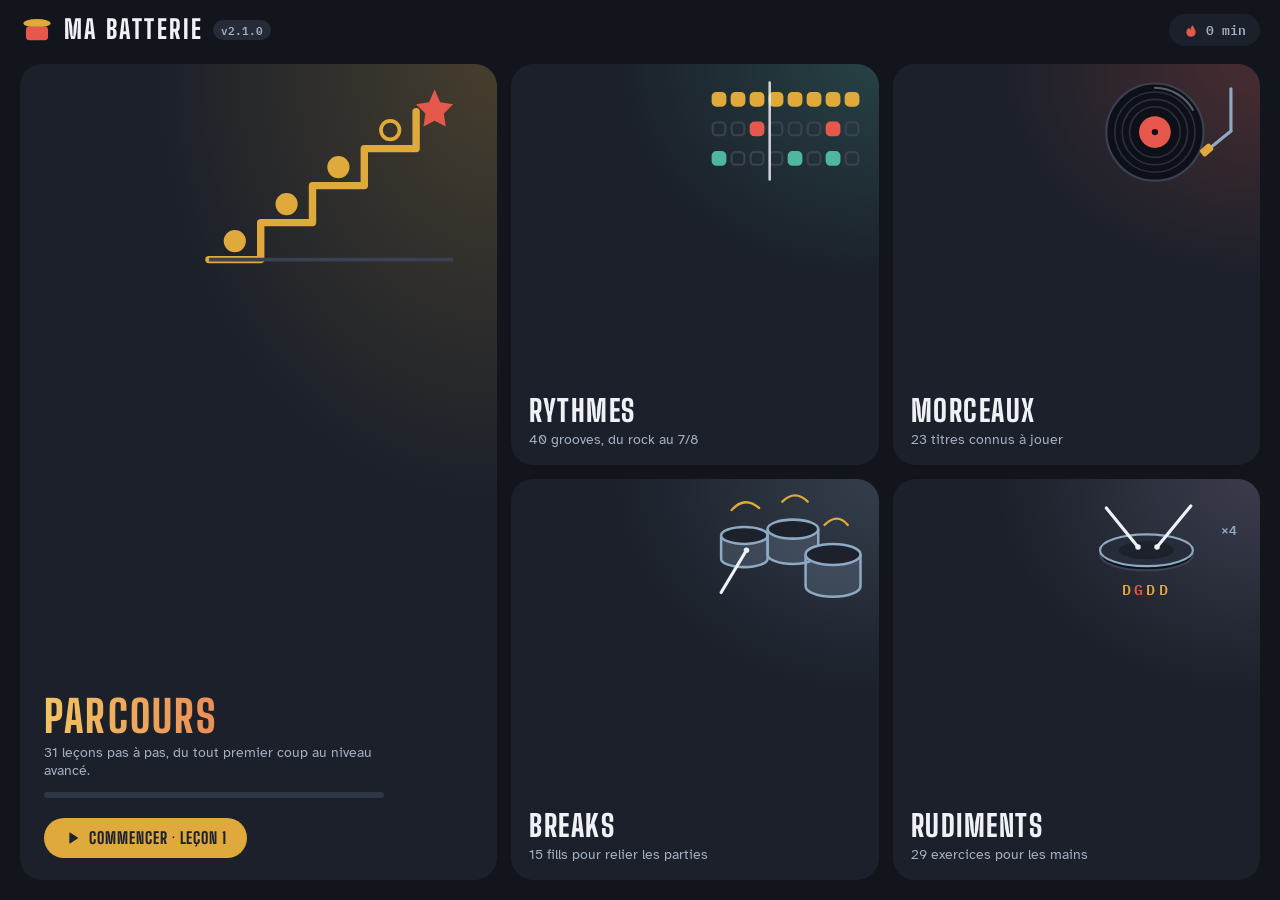
==== commit b32a0d42: "Deux lignes de partition à l'écran, listes qui défilent de gauche à droite (v2.1.0) - Lecteur : au m" ====
--- a/index.html
+++ b/index.html
@@ -107,6 +107,7 @@
       <h1 id="liste-titre"></h1>
     </div>
     <div class="entete-droite">
+      <div class="sauts" id="liste-sauts" role="group" aria-label="Aller au niveau"></div>
       <a class="rond" href="#/" aria-label="Accueil"><svg class="ico" aria-hidden="true"><use href="#i-maison"/></svg></a>
     </div>
   </header>
--- a/css/styles.css
+++ b/css/styles.css
@@ -160,26 +160,45 @@
 .jauge i{display:block;height:100%;border-radius:99px;background:linear-gradient(90deg,var(--laiton),var(--laiton-2))}
 .jauge.fine{height:6px}
 
-/* ====== listes ====== */
-.liste-corps{flex:1;min-height:0;overflow-y:auto;padding:4px var(--gout) var(--gout);overscroll-behavior:contain}
-.grille-cartes{display:grid;gap:12px;grid-template-columns:repeat(auto-fill,minmax(200px,1fr))}
-.grille-cartes.tuiles{grid-template-columns:repeat(auto-fill,minmax(230px,1fr))}
-.groupe-titre{
-  display:flex;align-items:center;gap:10px;margin:18px 2px 10px;
-  font:800 15px/1 var(--f-titre);letter-spacing:.12em;text-transform:uppercase;color:var(--texte-2);
-}
-.groupe-titre:first-child{margin-top:6px}
-.groupe-titre i{width:10px;height:10px;border-radius:3px;background:var(--c, var(--laiton))}
-.groupe-titre span{margin-left:auto;font:600 12px var(--f-chiffres);letter-spacing:0;color:var(--texte-3)}
+/* ====== listes : une bande qui défile de gauche à droite ====== */
+.liste-corps{
+  flex:1;min-height:0;overflow-x:auto;overflow-y:hidden;
+  padding:4px var(--gout) calc(var(--gout) - 4px);
+  scroll-snap-type:x proximity;scroll-padding-left:var(--gout);
+  overscroll-behavior-x:contain;scrollbar-width:thin;scrollbar-color:var(--surface-3) transparent;
+}
+.liste-corps::-webkit-scrollbar{height:6px}
+.liste-corps::-webkit-scrollbar-thumb{background:var(--surface-3);border-radius:6px}
+.bande{display:flex;gap:14px;height:100%;width:max-content;padding-bottom:6px}
+.rangee{
+  --rangs:2;height:100%;display:grid;gap:12px;
+  grid-auto-flow:column;grid-template-rows:repeat(var(--rangs),minmax(0,1fr));grid-auto-columns:220px;
+}
+.rangee.tuiles{--rangs:1;grid-auto-columns:240px}
+.rangee > *,.groupe-tete,.bloc{scroll-snap-align:start}
+.groupe{display:flex;gap:12px;height:100%}
+.groupe-tete{
+  flex:0 0 118px;display:flex;flex-direction:column;justify-content:flex-end;gap:4px;
+  border-radius:var(--r-carte);padding:16px;
+  background:linear-gradient(160deg,color-mix(in srgb, var(--c) 26%, var(--surface)),var(--surface) 70%);
+}
+.groupe-tete .g-num{font:800 56px/1 var(--f-titre);color:var(--c);margin-bottom:auto}
+.groupe-tete b{font:800 20px/1.05 var(--f-titre);text-transform:uppercase;letter-spacing:.04em}
+.groupe-tete span:last-child{font:600 12px var(--f-chiffres);color:var(--texte-2)}
+.sauts{display:flex;gap:6px}
+.chip.saut{padding:8px 11px;font-family:var(--f-chiffres);font-weight:600;letter-spacing:0}
+.chip.saut::before{content:"";display:inline-block;width:7px;height:7px;border-radius:2px;background:var(--c);margin-right:6px;vertical-align:1px}
+@media (min-height:600px){ .rangee.tuiles{--rangs:2} }
+@media (min-height:820px){ .rangee{--rangs:3} }
 
 /* tuile : niveau, famille de rythmes, de rudiments */
 .tuile{
   position:relative;display:flex;flex-direction:column;gap:6px;border-radius:var(--r-carte);
-  padding:14px 16px 16px;background:var(--surface);min-height:190px;
+  padding:14px 16px 16px;background:var(--surface);min-height:0;overflow:hidden;
   transition:transform .15s,background .15s;
 }
 .tuile:hover{transform:translateY(-2px);background:var(--surface-2)}
-.tuile .t-illus{height:92px;margin:0 -4px 2px}
+.tuile .t-illus{flex:1 1 auto;min-height:56px;max-height:150px;margin:14px -4px 2px}
 .tuile .t-illus svg{height:100%;width:100%;display:block}
 .tuile h2{font-size:24px;text-transform:uppercase;letter-spacing:.04em}
 .tuile p{margin:0;color:var(--texte-2);font-size:13px;line-height:1.35}
@@ -191,7 +210,7 @@
 /* carte d'un élément jouable : leçon, rythme, morceau… */
 .item-carte{
   position:relative;display:flex;flex-direction:column;gap:4px;border-radius:18px;
-  padding:14px 16px;background:var(--surface);min-height:112px;
+  padding:14px 16px;background:var(--surface);min-height:0;overflow:hidden;
   transition:transform .15s,background .15s;border:2px solid transparent;
 }
 .item-carte:hover{transform:translateY(-2px);background:var(--surface-2)}
@@ -199,7 +218,7 @@
 .item-carte .i-nom{font-weight:700;font-size:15px;line-height:1.25}
 .item-carte .i-meta{font-size:12.5px;color:var(--texte-2);line-height:1.35}
 .item-carte .i-bas{margin-top:auto;display:flex;align-items:center;gap:8px;padding-top:6px}
-.item-carte .i-illus{height:46px;margin:-2px -4px 2px}
+.item-carte .i-illus{flex:0 1 46px;min-height:26px;margin:-2px -4px 2px}
 .item-carte .i-illus svg{height:100%;width:100%;display:block}
 .niveau-points{display:inline-flex;gap:3px}
 .niveau-points i{width:7px;height:7px;border-radius:50%;background:var(--surface-3)}
@@ -220,17 +239,21 @@
 }
 
 /* ====== progression ====== */
-.prog{display:grid;grid-template-columns:minmax(0,1fr) minmax(0,1.4fr);gap:14px;align-items:start}
-.bloc{background:var(--surface);border-radius:var(--r-carte);padding:16px 18px}
+.bloc{background:var(--surface);border-radius:var(--r-carte);padding:16px 18px;height:100%;overflow-y:auto}
 .bloc h3{font-size:15px;letter-spacing:.12em;text-transform:uppercase;color:var(--texte-2);margin-bottom:12px}
+.bloc-stats{width:320px}
+.bloc-histo{width:440px;display:flex;flex-direction:column}
+.bloc-histo .barres{flex:1;height:auto;min-height:90px}
+.bloc-parcours{width:560px;overscroll-behavior:contain}
+.niveaux{display:grid;grid-template-columns:1fr 1fr;gap:4px 18px}
 .stats{display:grid;grid-template-columns:1fr 1fr;gap:10px}
 .stat{display:flex;flex-direction:column;gap:2px;padding:12px 14px;background:var(--surface-2);border-radius:var(--r)}
 .stat-n{font:800 28px/1 var(--f-titre);color:var(--laiton);font-variant-numeric:tabular-nums}
 .stat span:last-child{font-size:12px;color:var(--texte-2)}
 .barres{display:flex;align-items:flex-end;gap:4px;height:110px}
 .barre{flex:1;display:flex;flex-direction:column;justify-content:flex-end;align-items:center;gap:4px;height:100%}
-.barre .piste{flex:1;width:100%;display:flex;align-items:flex-end;background:var(--surface-2);border-radius:5px}
-.barre .piste i{width:100%;border-radius:5px;background:linear-gradient(180deg,var(--laiton-2),var(--laiton))}
+.barre .fut{flex:1;width:100%;display:flex;align-items:flex-end;background:var(--surface-2);border-radius:5px}
+.barre .fut i{width:100%;border-radius:5px;background:linear-gradient(180deg,var(--laiton-2),var(--laiton))}
 .barre u{font:500 10px var(--f-chiffres);color:var(--texte-3);text-decoration:none}
 .niv-bloc{margin:0 0 14px}
 .niv-head{display:flex;align-items:center;gap:8px;font-size:13px;margin-bottom:8px}
@@ -522,8 +545,8 @@
   .rond.petit{width:34px;height:34px;flex-basis:34px}
   .lecture{width:52px;height:52px;flex-basis:52px}
   .bpm-aff output{font-size:26px}
-  .tuile{min-height:170px}
-  .tuile .t-illus{height:76px}
+  .item-carte{padding:12px 14px}
+  .item-carte .i-num{font-size:26px}
   .count-overlay span{font-size:96px}
 }
 @media (max-height:380px){
@@ -537,7 +560,6 @@
   .carte-cat{min-height:140px}
   .carte-cat.grande{grid-row:auto;grid-column:1 / -1;min-height:220px}
   .t-tempo input[type=range]{display:none}
-  .prog{grid-template-columns:1fr}
   .j-titres .surtitre{display:none}
 }
 @media (pointer:coarse){
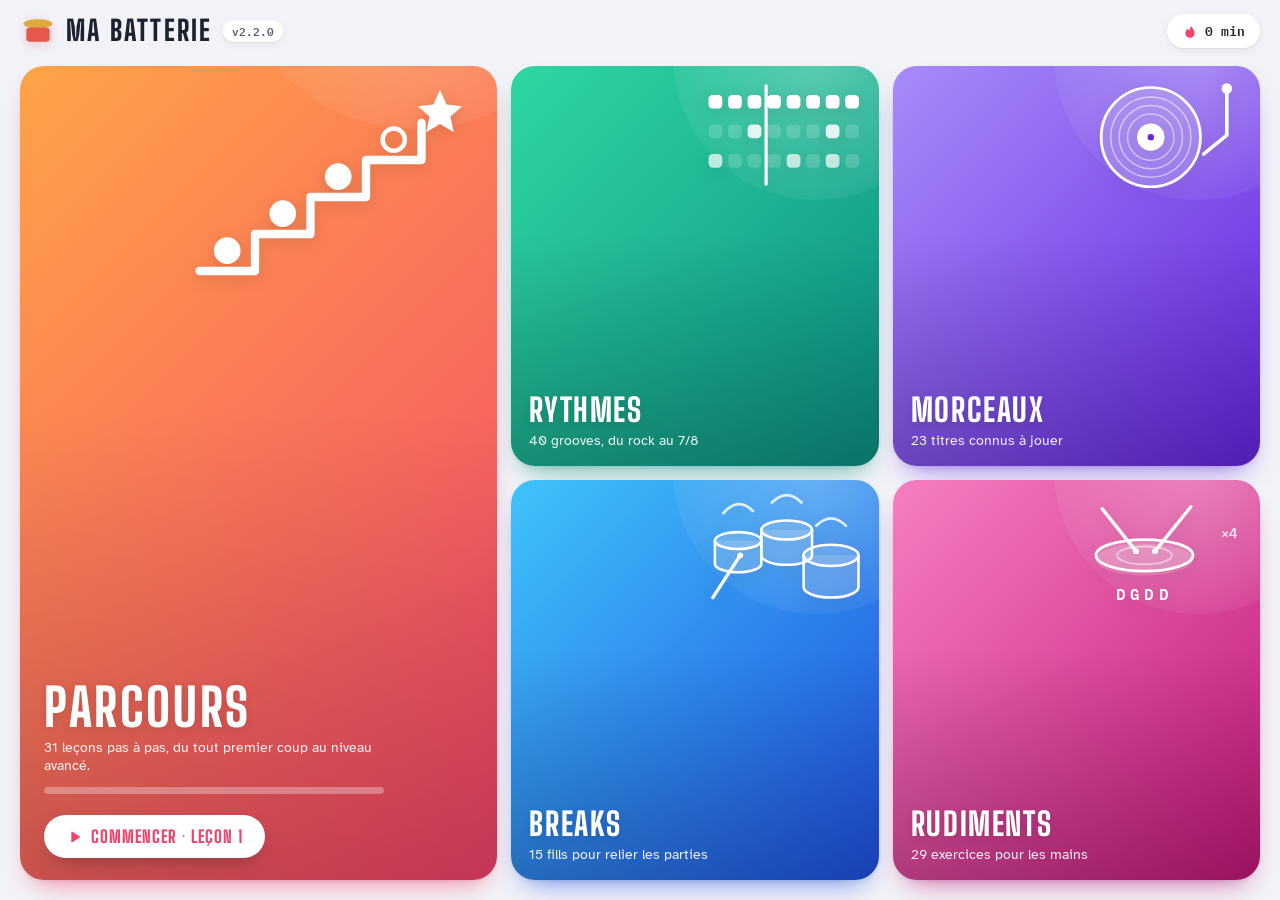
==== commit b39474cf: "Thème clair et coloré, cartes de menu redessinées (v2.2.0) - Fond clair, cartes en dégradés vifs : u" ====
--- a/index.html
+++ b/index.html
@@ -5,13 +5,13 @@
 <meta name="viewport" content="width=device-width, initial-scale=1, viewport-fit=cover">
 <title>Ma Batterie</title>
 <meta name="description" content="Apprendre la batterie : parcours progressif, rudiments, rythmes et morceaux connus, partitions qui se lisent toutes seules.">
-<meta name="theme-color" content="#12151c">
+<meta name="theme-color" content="#f2f3f8">
 <link rel="manifest" href="manifest.webmanifest" data-pwa>
 <link rel="apple-touch-icon" href="icons/apple-touch-icon.png" data-pwa>
 <meta name="apple-mobile-web-app-capable" content="yes">
 <meta name="mobile-web-app-capable" content="yes">
 <meta name="apple-mobile-web-app-title" content="Batterie">
-<meta name="apple-mobile-web-app-status-bar-style" content="black-translucent">
+<meta name="apple-mobile-web-app-status-bar-style" content="default">
 <link rel="preconnect" href="https://fonts.googleapis.com">
 <link rel="preconnect" href="https://fonts.gstatic.com" crossorigin>
 <link rel="stylesheet" href="https://fonts.googleapis.com/css2?family=Atkinson+Hyperlegible:ital,wght@0,400;0,700;1,400&family=Big+Shoulders+Display:wght@600;700;800&family=IBM+Plex+Mono:wght@500;600&display=swap">
--- a/css/styles.css
+++ b/css/styles.css
@@ -1,41 +1,43 @@
 /* =====================================================================
    Ma Batterie — interface en écrans, pensée pour l'horizontale.
-   Fond sombre et calme, grandes cartes arrondies, une seule couleur
-   d'action (laiton) et une couleur de lecture (corail). La partition est
-   posée sur une feuille claire : c'est elle qu'on lit, de loin, en jouant.
+   Thème clair et coloré : fond gris très pâle, cartes en dégradés vifs (une
+   couleur par catégorie, par niveau, par famille), cartes blanches ombrées
+   pour les exercices. La partition est une feuille blanche, lue de loin.
    Titres : Big Shoulders — Texte : Atkinson Hyperlegible — Chiffres : IBM Plex Mono.
    ===================================================================== */
 :root{
-  --fond:#12151c;
-  --surface:#1b202a;
-  --surface-2:#252b37;
-  --surface-3:#2f3645;
-  --bord:#2c3341;
-  --texte:#eef1f6;
-  --texte-2:#a6afc0;     /* 8:1 sur le fond */
-  --texte-3:#828b9d;     /* 5:1 sur le fond */
-  --laiton:#e0a93b;
-  --laiton-2:#f2c463;
-  --laiton-fond:rgba(224,169,59,.14);
-  --corail:#e5584b;
-  --vert:#4fb7a0;
-  --acier:#8ea9c2;
-  --lavande:#aaa0c6;
-  --papier:#f7f4ee;
-  --papier-2:#ece7dd;
+  --fond:#f2f3f8;
+  --surface:#ffffff;
+  --surface-2:#eef0f5;
+  --surface-3:#dde1ea;
+  --bord:#e6e9ef;
+  --texte:#1d2230;
+  --texte-2:#535c6e;     /* 6,6:1 sur le fond */
+  --texte-3:#667085;     /* 4,8:1 sur le fond */
+  --ton-1:#ff9f43;       /* dégradé d'action : orange → rose */
+  --ton-2:#f5426c;
+  --ton-texte:#d6204f;   /* la couleur d'action, lisible en petit sur fond clair */
+  --laiton:#f59e0b;
+  --corail:#e5484d;      /* lecture en cours */
+  --vert:#10b981;
+  --papier:#fffdf9;
   --encre:#1d2230;
   --encre-2:#5d6474;
+  --ombre-s:0 1px 2px rgba(22,28,45,.07), 0 2px 8px rgba(22,28,45,.06);
+  --ombre:0 2px 4px rgba(22,28,45,.05), 0 14px 30px -14px rgba(22,28,45,.28);
+  /* couleurs des illustrations (redéfinies selon la carte) */
+  --ill-1:var(--ton-2); --ill-2:var(--ton-1); --ill-3:#7c3aed;
+  --ill-fond:#fff0f3; --ill-trait:#e3e6ee; --ill-txt:#fff;
 
   --f-titre:'Big Shoulders Display', Oswald, Impact, 'Arial Narrow', sans-serif;
   --f-texte:'Atkinson Hyperlegible', system-ui, -apple-system, 'Segoe UI', Roboto, sans-serif;
   --f-chiffres:'IBM Plex Mono', ui-monospace, Menlo, Consolas, monospace;
 
-  --r-carte:22px;
+  --r-carte:24px;
   --r:14px;
-  --r-s:10px;
   --gout:20px;           /* marge latérale */
-  --haut-entete:60px;
-  --haut-transport:72px;
+  --haut-entete:62px;
+  --haut-transport:74px;
   --sur-g:env(safe-area-inset-left, 0px);
   --sur-d:env(safe-area-inset-right, 0px);
   --sur-h:env(safe-area-inset-top, 0px);
@@ -53,13 +55,13 @@
 h1,h2,h3,h4{margin:0;line-height:1.05;font-family:var(--f-titre);font-weight:800;letter-spacing:.02em;text-wrap:balance}
 p{margin:.5em 0}
 a{color:inherit;text-decoration:none}
-b,strong{color:#fff}
+b,strong{font-weight:700}
 .muted{color:var(--texte-2)}
 .small{font-size:13px}
 .hidden,[hidden]{display:none !important}
 .sprite{position:absolute;width:0;height:0;overflow:hidden}
 .ico{width:20px;height:20px;flex:0 0 20px;fill:currentColor}
-:focus-visible{outline:2px solid var(--laiton-2);outline-offset:3px;border-radius:8px}
+:focus-visible{outline:3px solid #6366f1;outline-offset:3px;border-radius:10px}
 
 /* ====== écrans ====== */
 .ecran{
@@ -70,51 +72,72 @@
 @keyframes entree{from{opacity:0;transform:translateY(6px)}to{opacity:1;transform:none}}
 
 /* ====== en-têtes ====== */
-.entete{
-  flex:0 0 var(--haut-entete);display:flex;align-items:center;gap:14px;
-  padding:0 var(--gout);
-}
+.entete{flex:0 0 var(--haut-entete);display:flex;align-items:center;gap:14px;padding:0 var(--gout)}
 .entete-titres{flex:1;min-width:0}
-.entete-titres h1{font-size:28px;text-transform:uppercase;white-space:nowrap;overflow:hidden;text-overflow:ellipsis}
+.entete-titres h1{font-size:30px;text-transform:uppercase;white-space:nowrap;overflow:hidden;text-overflow:ellipsis}
 .entete-droite{margin-left:auto;display:flex;align-items:center;gap:10px}
 .surtitre{
-  margin:0 0 2px;font:700 12px/1.2 var(--f-titre);letter-spacing:.16em;text-transform:uppercase;color:var(--laiton);
+  margin:0 0 2px;font:700 12px/1.2 var(--f-titre);letter-spacing:.16em;text-transform:uppercase;color:var(--ton-texte);
   white-space:nowrap;overflow:hidden;text-overflow:ellipsis;
 }
 .surtitre:empty{display:none}
 .marque{display:flex;align-items:center;gap:10px}
-.logo svg{width:34px;height:34px;display:block}
-.mot{font-size:26px;text-transform:uppercase;letter-spacing:.08em}
-.version{
-  padding:2px 8px;border-radius:99px;font:600 11px/1.4 var(--f-chiffres);
-  color:var(--texte-2);background:var(--surface-2);
-}
+.logo svg{width:36px;height:36px;display:block;filter:drop-shadow(0 3px 6px rgba(245,66,108,.25))}
+.mot{font-size:28px;text-transform:uppercase;letter-spacing:.08em}
+.version{padding:3px 9px;border-radius:99px;font:600 11px/1.4 var(--f-chiffres);color:var(--texte-2);background:var(--surface);box-shadow:var(--ombre-s)}
 .pastille-stat{
-  display:inline-flex;align-items:center;gap:7px;padding:8px 14px;border-radius:99px;
-  background:var(--surface);color:var(--texte-2);font:600 13px/1 var(--f-chiffres);
-}
-.pastille-stat .ico{width:16px;height:16px;flex-basis:16px;color:var(--corail)}
-.pastille-stat:hover{color:var(--texte);background:var(--surface-2)}
+  display:inline-flex;align-items:center;gap:7px;padding:9px 15px;border-radius:99px;
+  background:var(--surface);color:var(--texte);font:600 13px/1 var(--f-chiffres);box-shadow:var(--ombre-s);
+}
+.pastille-stat .ico{width:16px;height:16px;flex-basis:16px;color:var(--ton-2)}
+.pastille-stat:hover{box-shadow:var(--ombre)}
+.pastille-stat.reprendre{color:var(--ton-texte);max-width:260px}
+.pastille-stat.reprendre span{white-space:nowrap;overflow:hidden;text-overflow:ellipsis}
 
 /* ====== boutons ====== */
 .rond{
   width:44px;height:44px;flex:0 0 44px;border-radius:50%;border:none;cursor:pointer;
-  display:grid;place-items:center;background:var(--surface-2);color:var(--texte);
-  font:600 22px/1 var(--f-chiffres);transition:background .15s,color .15s,opacity .15s;
-}
-.rond:hover{background:var(--surface-3)}
+  display:grid;place-items:center;background:var(--surface);color:var(--texte);box-shadow:var(--ombre-s);
+  font:600 22px/1 var(--f-chiffres);transition:background .15s,box-shadow .15s,opacity .15s;
+}
+.rond:hover{box-shadow:var(--ombre)}
 .rond.petit{width:38px;height:38px;flex-basis:38px;font-size:20px}
-.rond[aria-disabled="true"]{opacity:.28;pointer-events:none}
+.rond[aria-disabled="true"]{opacity:.3;pointer-events:none;box-shadow:none}
 .btn-plat{
   display:inline-flex;align-items:center;gap:8px;cursor:pointer;border:none;
   padding:10px 16px;border-radius:12px;background:var(--surface-2);color:var(--texte);
-  font:600 14px/1 var(--f-texte);transition:background .15s;
+  font:600 14px/1 var(--f-texte);transition:background .15s,box-shadow .15s;
 }
 .btn-plat:hover{background:var(--surface-3)}
-.btn-plat.accent,#btn-installer{background:var(--laiton);color:var(--encre)}
-.btn-plat.accent:hover,#btn-installer:hover{background:var(--laiton-2)}
+.btn-plat.accent,#btn-installer{background:linear-gradient(135deg,var(--ton-1),var(--ton-2));color:#fff;box-shadow:0 8px 18px -8px rgba(245,66,108,.6)}
+.btn-plat.accent:hover,#btn-installer:hover{filter:brightness(1.05)}
 .btn-plat .ico{width:17px;height:17px;flex-basis:17px}
 #btn-half,#btn-double,#btn-tap{font-family:var(--f-chiffres);min-width:64px;justify-content:center}
+
+/* ====== cartes en dégradé (accueil, niveaux, familles) ====== */
+.carte-cat,.tuile,.groupe-tete{
+  --c1:var(--ton-1);--c2:var(--ton-2);
+  position:relative;overflow:hidden;isolation:isolate;color:#fff;
+  background:linear-gradient(135deg,var(--c1) 0%,var(--c2) 100%);
+  box-shadow:0 14px 28px -14px color-mix(in srgb, var(--c2) 75%, transparent), 0 2px 4px rgba(22,28,45,.06);
+  --ill-1:#fff; --ill-2:rgba(255,255,255,.82); --ill-3:rgba(255,255,255,.55);
+  --ill-fond:rgba(255,255,255,.16); --ill-trait:rgba(255,255,255,.32); --ill-txt:var(--c2);
+  transition:transform .18s ease, box-shadow .18s ease;
+}
+/* formes décoratives : un grand disque clair en haut, un voile sombre sous le texte */
+.carte-cat::before,.tuile::before,.groupe-tete::before{
+  content:"";position:absolute;z-index:-1;width:78%;aspect-ratio:1;right:-22%;top:-38%;
+  border-radius:50%;background:radial-gradient(circle,rgba(255,255,255,.26),rgba(255,255,255,.06) 70%);
+}
+.carte-cat::after,.tuile::after,.groupe-tete::after{
+  content:"";position:absolute;inset:0;z-index:-1;
+  background:linear-gradient(to top,rgba(0,0,0,.2),transparent 58%);
+}
+a.carte-cat:hover,.carte-cat:has(.carte-lien:hover),.tuile:hover{
+  transform:translateY(-3px);
+  box-shadow:0 20px 34px -14px color-mix(in srgb, var(--c2) 80%, transparent), 0 2px 4px rgba(22,28,45,.06);
+}
+a.carte-cat:active,.tuile:active,.item-carte:active{transform:scale(.98)}
 
 /* ====== accueil ====== */
 .accueil-grille{
@@ -122,124 +145,132 @@
   grid-template-columns:1.3fr 1fr 1fr;grid-template-rows:1fr 1fr;
   padding:4px var(--gout) var(--gout);
 }
-.carte-cat{
-  position:relative;overflow:hidden;border-radius:var(--r-carte);
-  background:var(--surface);display:flex;flex-direction:column;justify-content:flex-end;
-  padding:16px 18px;min-height:0;isolation:isolate;
-  transition:transform .15s ease,background .15s;
-  --teinte:var(--laiton);
-}
-.carte-cat::before{      /* halo coloré discret, propre à chaque catégorie */
-  content:"";position:absolute;inset:0;z-index:-1;
-  background:radial-gradient(120% 90% at 100% 0%, color-mix(in srgb, var(--teinte) 22%, transparent), transparent 60%);
-}
-a.carte-cat:hover,.carte-cat:has(.carte-lien:hover){transform:translateY(-2px);background:var(--surface-2)}
-.carte-cat h2{font-size:30px;text-transform:uppercase;letter-spacing:.05em}
-.carte-cat p{margin:4px 0 0;color:var(--texte-2);font-size:13.5px;line-height:1.35}
-.cat-illus{position:absolute;top:10px;right:10px;width:46%;max-width:170px;aspect-ratio:160/110;pointer-events:none}
+.carte-cat{border-radius:var(--r-carte);display:flex;flex-direction:column;justify-content:flex-end;padding:16px 18px;min-height:0}
+.carte-cat h2{font-size:32px;text-transform:uppercase;letter-spacing:.05em;text-shadow:0 2px 10px rgba(0,0,0,.12)}
+.carte-cat p{margin:4px 0 0;color:rgba(255,255,255,.92);font-size:13.5px;line-height:1.35}
+.cat-illus{position:absolute;top:12px;right:12px;width:46%;max-width:170px;aspect-ratio:160/110;pointer-events:none;filter:drop-shadow(0 4px 8px rgba(0,0,0,.12))}
 .cat-illus svg{width:100%;height:100%;display:block}
-.c-rythmes{--teinte:var(--vert)}
-.c-morceaux{--teinte:var(--corail)}
-.c-breaks{--teinte:var(--acier)}
-.c-rudiments{--teinte:var(--lavande)}
+.c-parcours{--c1:#ffa447;--c2:#f5426c}
+.c-rythmes{--c1:#2fd6a3;--c2:#0b8f82}
+.c-morceaux{--c1:#a78bfa;--c2:#6425e0}
+.c-breaks{--c1:#3fc3fb;--c2:#1f4fe0}
+.c-rudiments{--c1:#f77ec0;--c2:#c01777}
 .carte-cat.grande{grid-row:1 / 3;padding:22px 24px}
-.carte-cat.grande .cat-illus{width:62%;max-width:300px;top:18px;right:18px}
-.carte-cat.grande h2{font-size:44px;background:linear-gradient(90deg,var(--laiton-2),var(--corail));-webkit-background-clip:text;background-clip:text;color:transparent}
-.carte-cat.grande .cat-texte{margin-bottom:60px;max-width:34ch}
+.carte-cat.grande .cat-illus{width:62%;max-width:300px;top:20px;right:20px}
+.carte-cat.grande h2{font-size:52px}
+.carte-cat.grande .cat-texte{margin-bottom:64px;max-width:34ch}
 .carte-lien::after{content:"";position:absolute;inset:0;z-index:1}   /* toute la carte est cliquable */
 .cta{
   position:absolute;left:24px;bottom:22px;z-index:2;
   display:inline-flex;align-items:center;gap:9px;max-width:calc(100% - 48px);
-  padding:12px 20px;border-radius:99px;background:var(--laiton);color:var(--encre);
-  font:800 16px/1 var(--f-titre);letter-spacing:.06em;text-transform:uppercase;
-  white-space:nowrap;overflow:hidden;text-overflow:ellipsis;transition:background .15s;
-}
-.cta:hover{background:var(--laiton-2)}
+  padding:13px 22px;border-radius:99px;background:#fff;color:var(--c2);
+  font:800 17px/1 var(--f-titre);letter-spacing:.06em;text-transform:uppercase;
+  white-space:nowrap;overflow:hidden;text-overflow:ellipsis;
+  box-shadow:0 8px 20px -8px rgba(0,0,0,.35);transition:transform .15s;
+}
+.cta:hover{transform:translateY(-2px)}
 .cta .ico{width:16px;height:16px;flex-basis:16px}
 .jauge{height:8px;border-radius:99px;background:var(--surface-3);overflow:hidden;margin-top:12px}
-.jauge i{display:block;height:100%;border-radius:99px;background:linear-gradient(90deg,var(--laiton),var(--laiton-2))}
-.jauge.fine{height:6px}
+.jauge i{display:block;height:100%;border-radius:99px;background:linear-gradient(90deg,var(--ton-1),var(--ton-2))}
+.jauge.fine{height:7px}
+.carte-cat .jauge,.tuile .jauge{background:rgba(255,255,255,.3)}
+.carte-cat .jauge i,.tuile .jauge i{background:#fff}
 
 /* ====== listes : une bande qui défile de gauche à droite ====== */
 .liste-corps{
   flex:1;min-height:0;overflow-x:auto;overflow-y:hidden;
-  padding:4px var(--gout) calc(var(--gout) - 4px);
+  padding:6px var(--gout) calc(var(--gout) - 4px);
   scroll-snap-type:x proximity;scroll-padding-left:var(--gout);
   overscroll-behavior-x:contain;scrollbar-width:thin;scrollbar-color:var(--surface-3) transparent;
 }
 .liste-corps::-webkit-scrollbar{height:6px}
 .liste-corps::-webkit-scrollbar-thumb{background:var(--surface-3);border-radius:6px}
-.bande{display:flex;gap:14px;height:100%;width:max-content;padding-bottom:6px}
+.bande{display:flex;gap:14px;height:100%;width:max-content;padding-bottom:8px}
 .rangee{
-  --rangs:2;height:100%;display:grid;gap:12px;
-  grid-auto-flow:column;grid-template-rows:repeat(var(--rangs),minmax(0,1fr));grid-auto-columns:220px;
-}
-.rangee.tuiles{--rangs:1;grid-auto-columns:240px}
+  --rangs:2;height:100%;display:grid;gap:14px;
+  grid-auto-flow:column;grid-template-rows:repeat(var(--rangs),minmax(0,1fr));grid-auto-columns:224px;
+}
+.rangee.tuiles{--rangs:1;grid-auto-columns:250px}
 .rangee > *,.groupe-tete,.bloc{scroll-snap-align:start}
-.groupe{display:flex;gap:12px;height:100%}
+.groupe{display:flex;gap:14px;height:100%}
 .groupe-tete{
-  flex:0 0 118px;display:flex;flex-direction:column;justify-content:flex-end;gap:4px;
+  flex:0 0 124px;display:flex;flex-direction:column;justify-content:flex-end;gap:4px;
   border-radius:var(--r-carte);padding:16px;
-  background:linear-gradient(160deg,color-mix(in srgb, var(--c) 26%, var(--surface)),var(--surface) 70%);
-}
-.groupe-tete .g-num{font:800 56px/1 var(--f-titre);color:var(--c);margin-bottom:auto}
-.groupe-tete b{font:800 20px/1.05 var(--f-titre);text-transform:uppercase;letter-spacing:.04em}
-.groupe-tete span:last-child{font:600 12px var(--f-chiffres);color:var(--texte-2)}
+}
+.groupe-tete .g-num{font:800 64px/1 var(--f-titre);margin-bottom:auto;text-shadow:0 3px 12px rgba(0,0,0,.15)}
+.groupe-tete b{font:800 21px/1.05 var(--f-titre);text-transform:uppercase;letter-spacing:.04em}
+.groupe-tete span:last-child{font:600 12px var(--f-chiffres);color:rgba(255,255,255,.9)}
 .sauts{display:flex;gap:6px}
-.chip.saut{padding:8px 11px;font-family:var(--f-chiffres);font-weight:600;letter-spacing:0}
-.chip.saut::before{content:"";display:inline-block;width:7px;height:7px;border-radius:2px;background:var(--c);margin-right:6px;vertical-align:1px}
+.chip.saut{padding:8px 12px;font-family:var(--f-chiffres);font-weight:600;letter-spacing:0}
+.chip.saut::before{content:"";display:inline-block;width:8px;height:8px;border-radius:50%;background:var(--c);margin-right:6px;vertical-align:0}
 @media (min-height:600px){ .rangee.tuiles{--rangs:2} }
 @media (min-height:820px){ .rangee{--rangs:3} }
 
 /* tuile : niveau, famille de rythmes, de rudiments */
 .tuile{
-  position:relative;display:flex;flex-direction:column;gap:6px;border-radius:var(--r-carte);
-  padding:14px 16px 16px;background:var(--surface);min-height:0;overflow:hidden;
-  transition:transform .15s,background .15s;
-}
-.tuile:hover{transform:translateY(-2px);background:var(--surface-2)}
-.tuile .t-illus{flex:1 1 auto;min-height:56px;max-height:150px;margin:14px -4px 2px}
+  display:flex;flex-direction:column;gap:6px;border-radius:var(--r-carte);
+  padding:14px 18px 18px;min-height:0;
+}
+.tuile .t-illus{flex:1 1 auto;min-height:56px;max-height:150px;margin:18px -4px 4px;filter:drop-shadow(0 4px 8px rgba(0,0,0,.12))}
 .tuile .t-illus svg{height:100%;width:100%;display:block}
-.tuile h2{font-size:24px;text-transform:uppercase;letter-spacing:.04em}
-.tuile p{margin:0;color:var(--texte-2);font-size:13px;line-height:1.35}
+.tuile h2{font-size:27px;text-transform:uppercase;letter-spacing:.04em;text-shadow:0 2px 10px rgba(0,0,0,.12)}
+.tuile p{margin:0;color:rgba(255,255,255,.92);font-size:13px;line-height:1.35}
 .tuile .jauge{margin-top:auto}
 .tuile .t-coin{
-  position:absolute;top:12px;left:14px;font:600 12px/1 var(--f-chiffres);color:var(--texte-3);
-}
-
-/* carte d'un élément jouable : leçon, rythme, morceau… */
+  position:absolute;top:12px;left:14px;padding:5px 10px;border-radius:99px;
+  font:600 11.5px/1 var(--f-chiffres);color:#fff;background:rgba(255,255,255,.22);backdrop-filter:blur(4px);
+}
+
+/* carte d'un élément jouable : blanche, avec la couleur de son niveau ou de sa famille */
 .item-carte{
-  position:relative;display:flex;flex-direction:column;gap:4px;border-radius:18px;
-  padding:14px 16px;background:var(--surface);min-height:0;overflow:hidden;
-  transition:transform .15s,background .15s;border:2px solid transparent;
-}
-.item-carte:hover{transform:translateY(-2px);background:var(--surface-2)}
-.item-carte .i-num{font:800 30px/1 var(--f-titre);color:var(--texte-3)}
-.item-carte .i-nom{font-weight:700;font-size:15px;line-height:1.25}
+  --c1:var(--ton-1);--c2:var(--ton-2);
+  position:relative;display:flex;flex-direction:column;gap:4px;border-radius:20px;
+  padding:16px 16px 14px;background:var(--surface);min-height:0;overflow:hidden;
+  box-shadow:var(--ombre);transition:transform .18s ease, box-shadow .18s ease;
+  --ill-1:var(--c2); --ill-2:color-mix(in srgb, var(--c2) 55%, var(--c1)); --ill-3:color-mix(in srgb, var(--c2) 55%, #1d2230);
+  --ill-fond:color-mix(in srgb, var(--c1) 16%, #fff); --ill-trait:color-mix(in srgb, var(--c2) 18%, #fff); --ill-txt:#fff;
+}
+.item-carte::before{      /* liseré coloré en haut de la carte */
+  content:"";position:absolute;left:0;right:0;top:0;height:5px;background:linear-gradient(90deg,var(--c1),var(--c2));
+}
+.item-carte:hover{transform:translateY(-3px);box-shadow:0 4px 8px rgba(22,28,45,.06), 0 20px 34px -16px color-mix(in srgb, var(--c2) 55%, transparent)}
+.item-carte .i-num{
+  width:44px;height:44px;flex:0 0 auto;border-radius:14px;display:grid;place-items:center;margin-bottom:4px;
+  font:800 26px/1 var(--f-titre);color:#fff;background:linear-gradient(135deg,var(--c1),var(--c2));
+  box-shadow:0 6px 14px -6px color-mix(in srgb, var(--c2) 80%, transparent);
+}
+.item-carte .i-nom{font-weight:700;font-size:15.5px;line-height:1.25}
 .item-carte .i-meta{font-size:12.5px;color:var(--texte-2);line-height:1.35}
 .item-carte .i-bas{margin-top:auto;display:flex;align-items:center;gap:8px;padding-top:6px}
-.item-carte .i-illus{flex:0 1 46px;min-height:26px;margin:-2px -4px 2px}
+.item-carte .i-illus{
+  flex:0 1 60px;min-height:34px;margin:0 0 6px;border-radius:12px;padding:6px 8px;
+  background:color-mix(in srgb, var(--c1) 12%, #fff);
+}
 .item-carte .i-illus svg{height:100%;width:100%;display:block}
 .niveau-points{display:inline-flex;gap:3px}
-.niveau-points i{width:7px;height:7px;border-radius:50%;background:var(--surface-3)}
-.niveau-points i.on{background:var(--laiton)}
-.bpm-pastille{margin-left:auto;font:600 11.5px/1 var(--f-chiffres);color:var(--texte-3)}
+.niveau-points i{width:8px;height:8px;border-radius:50%;background:var(--surface-3)}
+.niveau-points i.on{background:var(--c2)}
+.bpm-pastille{margin-left:auto;font:600 11.5px/1 var(--f-chiffres);color:var(--texte-2);background:var(--surface-2);padding:5px 8px;border-radius:99px}
 .etat{
-  position:absolute;top:12px;right:12px;width:26px;height:26px;border-radius:50%;
-  display:grid;place-items:center;background:var(--surface-3);color:var(--texte-3);
-}
-.etat .ico{width:15px;height:15px;flex-basis:15px}
-.item-carte.faite .etat{background:var(--vert);color:var(--fond)}
-.item-carte.faite .i-num{color:var(--vert)}
-.item-carte.prochaine{border-color:var(--laiton)}
-.item-carte.prochaine .i-num{color:var(--laiton)}
+  position:absolute;top:16px;right:14px;width:28px;height:28px;border-radius:50%;
+  display:grid;place-items:center;background:var(--surface-2);color:var(--texte-3);
+}
+.etat .ico{width:16px;height:16px;flex-basis:16px}
+.item-carte.faite .etat{background:var(--vert);color:#fff;box-shadow:0 4px 10px -4px rgba(16,185,129,.7)}
+.item-carte.prochaine{box-shadow:0 0 0 3px var(--c2), 0 18px 30px -14px color-mix(in srgb, var(--c2) 70%, transparent)}
+.item-carte.prochaine::after{
+  content:"À toi !";position:absolute;top:18px;right:14px;padding:4px 9px;border-radius:99px;
+  font:800 11px/1 var(--f-titre);letter-spacing:.1em;text-transform:uppercase;color:#fff;background:var(--c2);
+}
+.item-carte.prochaine .etat{display:none}
 .item-carte .cle{
-  align-self:flex-start;padding:2px 7px;border-radius:6px;background:var(--laiton-fond);color:var(--laiton);
+  align-self:flex-start;padding:3px 8px;border-radius:99px;
+  background:color-mix(in srgb, var(--c1) 20%, #fff);color:color-mix(in srgb, var(--c2) 80%, #000);
   font:800 10.5px/1.4 var(--f-titre);letter-spacing:.1em;text-transform:uppercase;
 }
 
 /* ====== progression ====== */
-.bloc{background:var(--surface);border-radius:var(--r-carte);padding:16px 18px;height:100%;overflow-y:auto}
+.bloc{background:var(--surface);border-radius:var(--r-carte);padding:16px 18px;height:100%;overflow-y:auto;box-shadow:var(--ombre)}
 .bloc h3{font-size:15px;letter-spacing:.12em;text-transform:uppercase;color:var(--texte-2);margin-bottom:12px}
 .bloc-stats{width:320px}
 .bloc-histo{width:440px;display:flex;flex-direction:column}
@@ -247,65 +278,65 @@
 .bloc-parcours{width:560px;overscroll-behavior:contain}
 .niveaux{display:grid;grid-template-columns:1fr 1fr;gap:4px 18px}
 .stats{display:grid;grid-template-columns:1fr 1fr;gap:10px}
-.stat{display:flex;flex-direction:column;gap:2px;padding:12px 14px;background:var(--surface-2);border-radius:var(--r)}
-.stat-n{font:800 28px/1 var(--f-titre);color:var(--laiton);font-variant-numeric:tabular-nums}
-.stat span:last-child{font-size:12px;color:var(--texte-2)}
+.stat{display:flex;flex-direction:column;gap:2px;padding:12px 14px;border-radius:var(--r);color:#fff;background:linear-gradient(135deg,var(--c1),var(--c2))}
+.stat:nth-child(1){--c1:#ffa447;--c2:#f5426c}
+.stat:nth-child(2){--c1:#3fc3fb;--c2:#1f4fe0}
+.stat:nth-child(3){--c1:#2fd6a3;--c2:#0b8f82}
+.stat:nth-child(4){--c1:#a78bfa;--c2:#6425e0}
+.stat-n{font:800 30px/1 var(--f-titre);font-variant-numeric:tabular-nums}
+.stat span:last-child{font-size:12px;color:rgba(255,255,255,.92)}
 .barres{display:flex;align-items:flex-end;gap:4px;height:110px}
 .barre{flex:1;display:flex;flex-direction:column;justify-content:flex-end;align-items:center;gap:4px;height:100%}
-.barre .fut{flex:1;width:100%;display:flex;align-items:flex-end;background:var(--surface-2);border-radius:5px}
-.barre .fut i{width:100%;border-radius:5px;background:linear-gradient(180deg,var(--laiton-2),var(--laiton))}
+.barre .fut{flex:1;width:100%;display:flex;align-items:flex-end;background:var(--surface-2);border-radius:6px}
+.barre .fut i{width:100%;border-radius:6px;background:linear-gradient(180deg,var(--ton-1),var(--ton-2))}
 .barre u{font:500 10px var(--f-chiffres);color:var(--texte-3);text-decoration:none}
 .niv-bloc{margin:0 0 14px}
 .niv-head{display:flex;align-items:center;gap:8px;font-size:13px;margin-bottom:8px}
-.niv-head i{width:10px;height:10px;border-radius:3px}
+.niv-head i{width:10px;height:10px;border-radius:50%}
 .niv-head b{font:800 16px/1 var(--f-titre);letter-spacing:.04em}
 .niv-lecons{display:flex;gap:6px;flex-wrap:wrap}
 .pastille{
-  position:relative;width:46px;height:46px;border-radius:12px;background:var(--surface-2);
+  position:relative;width:46px;height:46px;border-radius:13px;background:var(--surface-2);
   display:flex;flex-direction:column;align-items:center;justify-content:center;gap:1px;color:var(--texte-2);
 }
 .pastille:hover{background:var(--surface-3);color:var(--texte)}
 .pastille span{font:800 17px/1 var(--f-titre)}
-.pastille em{font:600 9.5px var(--f-chiffres);font-style:normal;color:var(--laiton)}
-.pastille.faite{background:color-mix(in srgb, var(--vert) 22%, var(--surface-2));color:var(--vert)}
-.pastille .defi-ok{position:absolute;top:-3px;right:-3px;width:10px;height:10px;border-radius:50%;background:var(--laiton);box-shadow:0 0 0 2px var(--surface)}
+.pastille em{font:600 9.5px var(--f-chiffres);font-style:normal;color:var(--ton-texte)}
+.pastille.faite{background:var(--vert);color:#fff}
+.pastille.faite em{color:#fff}
+.pastille .defi-ok{position:absolute;top:-3px;right:-3px;width:11px;height:11px;border-radius:50%;background:var(--laiton);box-shadow:0 0 0 2px var(--surface)}
 
 /* ====== lecteur ====== */
 .ecran-jouer{animation:none}
-.barre-jeu{
-  flex:0 0 58px;display:flex;align-items:center;gap:12px;padding:0 14px;
-}
+.barre-jeu{flex:0 0 60px;display:flex;align-items:center;gap:12px;padding:0 14px}
 .j-nav{flex:1;min-width:0;display:flex;align-items:center;justify-content:center;gap:12px}
 .j-titres{min-width:0;text-align:center}
-.j-titres h1{font-size:24px;text-transform:uppercase;letter-spacing:.04em;white-space:nowrap;overflow:hidden;text-overflow:ellipsis}
-.j-titres .surtitre{color:var(--texte-2);letter-spacing:.12em}
+.j-titres h1{font-size:26px;text-transform:uppercase;letter-spacing:.04em;white-space:nowrap;overflow:hidden;text-overflow:ellipsis}
+.j-titres .surtitre{letter-spacing:.12em}
 .j-droite{display:flex;align-items:center;gap:8px}
-.note-jeu{
-  font:600 12.5px/1 var(--f-chiffres);padding:8px 12px;border-radius:99px;background:var(--surface-2);white-space:nowrap;
-}
-.note-jeu.ok{color:var(--vert)}
-.note-jeu.moyen{color:var(--laiton)}
-.note-jeu.rate{color:var(--corail)}
-
-.sections-bar{
-  flex:0 0 auto;display:flex;gap:6px;padding:0 14px 8px;overflow-x:auto;scrollbar-width:none;
-}
+.note-jeu{font:600 12.5px/1 var(--f-chiffres);padding:9px 13px;border-radius:99px;background:var(--surface);box-shadow:var(--ombre-s);white-space:nowrap}
+.note-jeu.ok{color:#047857}
+.note-jeu.moyen{color:#b45309}
+.note-jeu.rate{color:#be123c}
+
+.sections-bar{flex:0 0 auto;display:flex;gap:6px;padding:2px 14px 10px;overflow-x:auto;scrollbar-width:none}
 .sections-bar::-webkit-scrollbar{display:none}
 .chip{
-  flex:0 0 auto;cursor:pointer;border:none;border-radius:99px;padding:7px 13px;
-  background:var(--surface-2);color:var(--texte-2);
+  flex:0 0 auto;cursor:pointer;border:none;border-radius:99px;padding:8px 14px;
+  background:var(--surface);color:var(--texte-2);box-shadow:var(--ombre-s);
   font:700 13px/1 var(--f-titre);letter-spacing:.08em;text-transform:uppercase;
 }
 .chip em{font:500 11px var(--f-chiffres);font-style:normal;opacity:.75;margin-left:3px}
 .chip:hover{color:var(--texte)}
-.chip.actif{background:var(--laiton);color:var(--encre)}
+.chip.actif{background:linear-gradient(135deg,var(--ton-1),var(--ton-2));color:#fff;box-shadow:0 6px 14px -6px rgba(245,66,108,.7)}
 
 .partition-zone{position:relative;flex:1;min-height:0;padding:0 14px}
 .papier{
-  height:100%;border-radius:18px;background:var(--papier);color:var(--encre);
-  overflow:hidden;position:relative;box-shadow:0 1px 0 rgba(255,255,255,.04), 0 10px 30px rgba(0,0,0,.25);
+  height:100%;border-radius:20px;background:var(--papier);color:var(--encre);
+  overflow:hidden;position:relative;box-shadow:var(--ombre);
 }
 .score-staff{position:relative;height:100%;overflow-y:auto;overscroll-behavior:contain;cursor:pointer;padding:4px 10px}
+.score-staff.une-ligne{display:flex;flex-direction:column;justify-content:center;align-items:center}
 .systeme-ligne{display:flex;justify-content:flex-start;padding:2px 0;transition:opacity .2s}
 .systeme-ligne.passee{opacity:.35}
 .portee-cadre{position:relative;display:block}
@@ -316,11 +347,16 @@
 /* tête de lecture : calque déplacé par transform, sans redessiner la partition */
 .tete-lecture{
   position:absolute;left:0;top:0;width:3px;height:100%;border-radius:2px;
-  background:var(--corail);box-shadow:0 0 0 4px rgba(229,88,75,.14);
+  background:var(--corail);box-shadow:0 0 0 4px rgba(229,72,77,.14);
   opacity:0;pointer-events:none;will-change:transform;
 }
 
-/* --- notation sur la feuille : encre sombre, couleurs d'éléments assombries --- */
+/* --- couleurs des éléments sur fond clair (partition, légende) --- */
+.t-CR{--c:#a06a00}.t-CH{--c:#9a6700}.t-RD{--c:#7c5712}
+.t-T1{--c:#3b7aa3}.t-T2{--c:#2c6188}.t-TB{--c:#1d4a69}
+.t-CC{--c:#c8372b}.t-GC{--c:#138468}.t-HP{--c:#675c9e}
+
+/* --- notation sur la feuille --- */
 .papier .portee .ligne{stroke:#9aa0ab}
 .papier .portee .hampe{stroke:var(--encre)}
 .papier .portee .ligature,.papier .portee .ink{fill:var(--encre)}
@@ -331,11 +367,8 @@
 .papier .portee .compte{fill:#7a8090}
 .papier .portee .compte[font-weight="700"]{fill:var(--encre)}
 .papier .portee .doigte{fill:#4d5363;font:600 11.5px var(--f-chiffres)}
-.papier .portee .sec-boite{fill:#fff4dc;stroke:#c9900f}
-.papier .portee .sec-txt{fill:#7a5608}
-.papier .t-CR{--c:#a06a00}.papier .t-CH{--c:#9a6700}.papier .t-RD{--c:#7c5712}
-.papier .t-T1{--c:#3b7aa3}.papier .t-T2{--c:#2c6188}.papier .t-TB{--c:#1d4a69}
-.papier .t-CC{--c:#c8372b}.papier .t-GC{--c:#138468}.papier .t-HP{--c:#675c9e}
+.papier .portee .sec-boite{fill:#fff1f4;stroke:#f5426c}
+.papier .portee .sec-txt{fill:#b0163f}
 .papier .portee ellipse.tete{fill:var(--c)}
 .papier .portee line.tete,.papier .portee .contour{stroke:var(--c)}
 .papier .portee .note-grp.actif ellipse.tete{fill:var(--corail)}
@@ -349,100 +382,100 @@
   position:sticky;left:0;background:var(--papier);z-index:2;font:700 12.5px var(--f-texte);
 }
 .grille-table .dot{display:inline-block;width:9px;height:9px;border-radius:3px;margin-right:6px;vertical-align:middle}
-.grille-table td,.grille-table th.cel{width:28px;min-width:28px;height:28px;border:1px solid #e1dbcf;text-align:center;color:var(--encre-2)}
+.grille-table td,.grille-table th.cel{width:28px;min-width:28px;height:28px;border:1px solid #ebe7df;text-align:center;color:var(--encre-2)}
 .grille-table th.cel{height:22px;border:none}
-.grille-table .temps{background:rgba(29,34,48,.035)}
+.grille-table .temps{background:rgba(29,34,48,.03)}
 .grille-table th.cel.temps{color:var(--encre);background:none;font-weight:600}
-.grille-table .mesure{border-left:2px solid #b9b2a4}
-.grille-table td.actif{background:rgba(229,88,75,.18);box-shadow:inset 0 0 0 1.5px rgba(229,88,75,.7)}
-.hit{display:block;width:20px;height:20px;margin:0 auto;border-radius:5px;font:700 9px/20px var(--f-chiffres);color:var(--encre)}
+.grille-table .mesure{border-left:2px solid #c9c3b8}
+.grille-table td.actif{background:rgba(229,72,77,.16);box-shadow:inset 0 0 0 1.5px rgba(229,72,77,.7)}
+.hit{display:block;width:20px;height:20px;margin:0 auto;border-radius:6px;font:700 9px/20px var(--f-chiffres);color:var(--encre)}
 .hit.s-g{opacity:.45;transform:scale(.7)}
 .hit.s-X{box-shadow:0 0 0 2px var(--encre)}
 .hit.s-o{border-radius:50%}
 
 /* --- décompte --- */
 .count-overlay{
-  position:absolute;inset:0 14px;display:grid;place-items:center;pointer-events:none;z-index:5;border-radius:18px;
-  background:rgba(247,244,238,.72);
-}
-.count-overlay span{font:800 120px/1 var(--f-titre);color:var(--corail);animation:pop .35s ease-out}
+  position:absolute;inset:0 14px;display:grid;place-items:center;pointer-events:none;z-index:5;border-radius:20px;
+  background:rgba(255,253,249,.74);
+}
+.count-overlay span{
+  font:800 120px/1 var(--f-titre);animation:pop .35s ease-out;
+  background:linear-gradient(135deg,var(--ton-1),var(--ton-2));-webkit-background-clip:text;background-clip:text;color:transparent;
+}
 @keyframes pop{from{transform:scale(1.35);opacity:0}to{transform:scale(1);opacity:1}}
 
 /* --- barre de transport --- */
-.barre-transport{
-  flex:0 0 var(--haut-transport);display:flex;align-items:center;gap:16px;padding:0 14px;
-}
+.barre-transport{flex:0 0 var(--haut-transport);display:flex;align-items:center;gap:16px;padding:0 14px}
 .t-bascules{display:flex;gap:8px}
 .bascule{
-  width:48px;height:44px;border-radius:14px;border:none;cursor:pointer;display:grid;place-items:center;
-  background:var(--surface-2);color:var(--texte-3);transition:background .15s,color .15s;
+  width:50px;height:46px;border-radius:15px;border:none;cursor:pointer;display:grid;place-items:center;
+  background:var(--surface);color:var(--texte-3);box-shadow:var(--ombre-s);transition:background .15s,color .15s;
 }
 .bascule:hover{color:var(--texte)}
-.bascule.actif{background:var(--laiton-fond);color:var(--laiton)}
+.bascule.actif{background:linear-gradient(135deg,#ffe3c2,#ffd1dc);color:var(--ton-texte)}
 .bascule .ico{width:22px;height:22px;flex-basis:22px}
 .t-tempo{flex:1;min-width:0;display:flex;align-items:center;gap:10px;justify-content:center}
 .bpm-aff{display:flex;align-items:baseline;gap:5px;min-width:88px;justify-content:center}
-.bpm-aff output{font:800 30px/1 var(--f-titre);font-variant-numeric:tabular-nums}
+.bpm-aff output{font:800 32px/1 var(--f-titre);font-variant-numeric:tabular-nums}
 .bpm-aff span{font:600 11px var(--f-chiffres);color:var(--texte-3)}
 .t-tempo input[type=range]{flex:1;max-width:320px;min-width:80px}
 .lecture{
-  width:60px;height:60px;flex:0 0 60px;border-radius:50%;border:none;cursor:pointer;
-  display:grid;place-items:center;color:var(--encre);
-  background:linear-gradient(145deg,var(--laiton-2),var(--laiton));
-  box-shadow:0 6px 18px rgba(224,169,59,.25);transition:transform .1s,background .15s;
-}
-.lecture:active{transform:scale(.95)}
+  width:62px;height:62px;flex:0 0 62px;border-radius:50%;border:none;cursor:pointer;
+  display:grid;place-items:center;color:#fff;
+  background:linear-gradient(145deg,var(--ton-1),var(--ton-2));
+  box-shadow:0 10px 22px -8px rgba(245,66,108,.7);transition:transform .1s,background .15s;
+}
+.lecture:active{transform:scale(.94)}
 .lecture .ico{width:28px;height:28px;flex-basis:28px}
-.lecture.actif{background:linear-gradient(145deg,#f07366,var(--corail));box-shadow:0 6px 18px rgba(229,88,75,.3)}
+.lecture.actif{background:linear-gradient(145deg,#475569,#1e293b);box-shadow:0 10px 22px -8px rgba(30,41,59,.6)}
 
 /* curseurs */
 input[type=range]{-webkit-appearance:none;appearance:none;height:28px;background:transparent;cursor:pointer;margin:0}
-input[type=range]::-webkit-slider-runnable-track{height:5px;border-radius:99px;background:var(--surface-3)}
-input[type=range]::-moz-range-track{height:5px;border-radius:99px;background:var(--surface-3)}
-input[type=range]::-webkit-slider-thumb{-webkit-appearance:none;width:20px;height:20px;margin-top:-7.5px;border-radius:50%;background:var(--laiton);border:none}
-input[type=range]::-moz-range-thumb{width:20px;height:20px;border-radius:50%;background:var(--laiton);border:none}
+input[type=range]::-webkit-slider-runnable-track{height:6px;border-radius:99px;background:var(--surface-3)}
+input[type=range]::-moz-range-track{height:6px;border-radius:99px;background:var(--surface-3)}
+input[type=range]::-webkit-slider-thumb{-webkit-appearance:none;width:22px;height:22px;margin-top:-8px;border-radius:50%;background:var(--ton-2);border:3px solid #fff;box-shadow:0 2px 6px rgba(22,28,45,.3)}
+input[type=range]::-moz-range-thumb{width:18px;height:18px;border-radius:50%;background:var(--ton-2);border:3px solid #fff;box-shadow:0 2px 6px rgba(22,28,45,.3)}
 
 /* ====== volets (explications, réglages) ====== */
-.voile{position:fixed;inset:0;z-index:40;background:rgba(6,8,12,.55);animation:fondu .18s}
+.voile{position:fixed;inset:0;z-index:40;background:rgba(22,28,45,.32);animation:fondu .18s}
 @keyframes fondu{from{opacity:0}}
 .volet{
   position:fixed;top:0;right:0;bottom:0;z-index:41;width:min(440px,92vw);
   background:var(--surface);display:flex;flex-direction:column;
-  padding:var(--sur-h) var(--sur-d) var(--sur-b) 0;
-  box-shadow:-20px 0 40px rgba(0,0,0,.3);animation:glisse .22s ease-out;
+  padding:var(--sur-h) var(--sur-d) var(--sur-b) 0;border-radius:24px 0 0 24px;
+  box-shadow:-20px 0 40px rgba(22,28,45,.18);animation:glisse .22s ease-out;
 }
 @keyframes glisse{from{transform:translateX(30px);opacity:0}}
 .volet-tete{display:flex;align-items:center;justify-content:space-between;padding:14px 18px 6px}
-.volet-tete h2{font-size:24px;text-transform:uppercase;letter-spacing:.05em}
+.volet-tete h2{font-size:26px;text-transform:uppercase;letter-spacing:.05em}
+.volet-tete .rond{box-shadow:none;background:var(--surface-2)}
 .volet-corps{flex:1;overflow-y:auto;padding:4px 18px 24px;overscroll-behavior:contain}
-.volet-corps h3{
-  margin:22px 0 10px;font-size:14px;letter-spacing:.14em;text-transform:uppercase;color:var(--texte-2);
-}
+.volet-corps h3{margin:22px 0 10px;font-size:14px;letter-spacing:.14em;text-transform:uppercase;color:var(--ton-texte)}
 .volet-corps h3:first-child{margin-top:8px}
-.texte h2{font-size:26px;margin:4px 0 8px}
-.texte h3{margin:18px 0 6px;font-size:14px;letter-spacing:.14em;text-transform:uppercase;color:var(--texte-2)}
+.texte h2{font-size:28px;margin:4px 0 8px}
+.texte h3{margin:18px 0 6px;font-size:14px;letter-spacing:.14em;text-transform:uppercase;color:var(--ton-texte)}
 .texte ul,.texte ol{padding-left:1.25em;margin:.4em 0 .8em}
 .texte li{margin:.3em 0}
-.objectif{background:var(--surface-2);border-radius:var(--r);padding:10px 14px}
-.tip,.defi{border-radius:var(--r);padding:10px 14px;margin:12px 0;font-size:14px;background:var(--laiton-fond)}
-.defi{background:rgba(229,88,75,.1)}
+.objectif{background:linear-gradient(135deg,#fff1e2,#ffe6ec);border-radius:var(--r);padding:10px 14px}
+.tip,.defi{border-radius:var(--r);padding:10px 14px;margin:12px 0;font-size:14px;background:#fff6e0}
+.defi{background:#ffe9ee}
 .tip p,.defi p{margin:0}
-.tip-lbl{display:block;font:800 11px/1.6 var(--f-titre);letter-spacing:.14em;text-transform:uppercase;color:var(--laiton)}
-.defi .tip-lbl{color:var(--corail)}
+.tip-lbl{display:block;font:800 11px/1.6 var(--f-titre);letter-spacing:.14em;text-transform:uppercase;color:#a15c00}
+.defi .tip-lbl{color:#b0163f}
 .badge{
   display:inline-block;font:600 11.5px/1.2 var(--f-chiffres);color:var(--texte-2);white-space:nowrap;
   background:var(--surface-2);border-radius:99px;padding:5px 10px;margin:0 4px 4px 0;
 }
-.badge.fid-origine{color:var(--vert)}
-.badge.fid-acc{color:var(--laiton)}
+.badge.fid-origine{color:#047857;background:#dcfce9}
+.badge.fid-acc{color:#a15c00;background:#fff3d6}
 .lecon-fin{
   display:flex;align-items:center;gap:10px;flex-wrap:wrap;margin-top:18px;padding:12px 14px;
   border-radius:var(--r);background:var(--surface-2);
 }
 .lecon-fin .inter{flex:1;margin:0;padding:0;border:none}
 kbd{
-  display:inline-block;min-width:24px;text-align:center;background:var(--surface-2);
-  border-bottom:2px solid var(--surface-3);border-radius:6px;padding:1px 7px;font:600 12px var(--f-chiffres);color:var(--texte);
+  display:inline-block;min-width:24px;text-align:center;background:var(--surface);
+  border:1px solid var(--surface-3);border-bottom-width:3px;border-radius:7px;padding:1px 7px;font:600 12px var(--f-chiffres);color:var(--texte);
 }
 
 /* interrupteurs */
@@ -451,29 +484,25 @@
   padding:10px 0;border-bottom:1px solid var(--bord);user-select:none;
 }
 .inter input{position:absolute;opacity:0;width:1px;height:1px}
-.inter i{
-  position:relative;flex:0 0 44px;height:26px;border-radius:99px;background:var(--surface-3);transition:background .15s;
-}
+.inter i{position:relative;flex:0 0 46px;height:28px;border-radius:99px;background:var(--surface-3);transition:background .15s}
 .inter i::after{
-  content:"";position:absolute;top:3px;left:3px;width:20px;height:20px;border-radius:50%;
-  background:var(--texte-2);transition:transform .15s,background .15s;
-}
-.inter input:checked + i{background:var(--laiton)}
-.inter input:checked + i::after{transform:translateX(18px);background:var(--encre)}
-.inter input:focus-visible + i{outline:2px solid var(--laiton-2);outline-offset:3px}
+  content:"";position:absolute;top:3px;left:3px;width:22px;height:22px;border-radius:50%;
+  background:#fff;box-shadow:0 1px 3px rgba(22,28,45,.3);transition:transform .15s;
+}
+.inter input:checked + i{background:linear-gradient(135deg,var(--ton-1),var(--ton-2))}
+.inter input:checked + i::after{transform:translateX(18px)}
+.inter input:focus-visible + i{outline:3px solid #6366f1;outline-offset:3px}
 .ligne-reglage{display:flex;align-items:center;justify-content:space-between;gap:14px;padding:10px 0;border-bottom:1px solid var(--bord)}
-.choix{
-  background:var(--surface-2);color:var(--texte);border:none;border-radius:10px;padding:8px 10px;font:inherit;font-size:14px;
-}
+.choix{background:var(--surface-2);color:var(--texte);border:none;border-radius:10px;padding:8px 10px;font:inherit;font-size:14px}
 .rampe{padding:10px 0;font-size:13.5px;color:var(--texte-2);border-bottom:1px solid var(--bord)}
 .rampe input{
   width:54px;background:var(--surface-2);border:none;color:var(--texte);border-radius:8px;
   padding:5px 6px;font:600 13px var(--f-chiffres);text-align:right;margin:0 3px;
 }
 .rang-boutons{display:flex;gap:8px;flex-wrap:wrap}
-.seg{display:inline-flex;background:var(--surface-2);border-radius:12px;padding:3px}
-.seg-btn{border:none;background:none;color:var(--texte-2);padding:8px 16px;border-radius:9px;cursor:pointer;font:600 14px var(--f-texte)}
-.seg-btn.actif{background:var(--surface-3);color:var(--texte)}
+.seg{display:inline-flex;background:var(--surface-2);border-radius:13px;padding:3px}
+.seg-btn{border:none;background:none;color:var(--texte-2);padding:8px 16px;border-radius:10px;cursor:pointer;font:600 14px var(--f-texte)}
+.seg-btn.actif{background:var(--surface);color:var(--texte);box-shadow:var(--ombre-s)}
 .keys{width:100%;border-collapse:collapse;margin:10px 0 4px;font-size:13.5px}
 .keys td{padding:6px 2px;border-bottom:1px solid var(--bord)}
 .keys td:first-child{width:130px}
@@ -486,30 +515,31 @@
   width:34px;height:34px;flex:0 0 34px;padding:0;cursor:pointer;border-radius:10px;border:none;
   font:700 12px/1 var(--f-chiffres);color:var(--texte-2);background:var(--surface-2);
 }
-.mix-mute.coupe{background:var(--corail);color:var(--encre)}
-.mix-solo.actif{background:var(--laiton);color:var(--encre)}
+.mix-mute.coupe{background:#e11d48;color:#fff}
+.mix-solo.actif{background:var(--laiton);color:#fff}
 .mixer.en-solo .mix-row:not(:has(.mix-solo.actif)){opacity:.4}
-.mix-nom{font-size:12.5px;width:84px;color:var(--texte-2);border-left:3px solid;padding-left:8px;white-space:nowrap;overflow:hidden;text-overflow:ellipsis}
+.mix-nom{font-size:12.5px;width:84px;color:var(--texte-2);border-left:4px solid;border-radius:2px;padding-left:8px;white-space:nowrap;overflow:hidden;text-overflow:ellipsis}
 .mix-row input[type=range]{flex:1}
 
 /* légende + schéma du kit */
 .legende{display:flex;flex-wrap:wrap;gap:6px 14px;font-size:13px;color:var(--texte-2)}
 .lg{display:inline-flex;align-items:center;gap:6px}
-.kit-cadre{margin-top:12px;background:var(--fond);border-radius:var(--r);padding:6px}
+.legende .lg-sym{color:var(--c) !important}
+.kit-cadre{margin-top:12px;background:#1d2230;border-radius:var(--r);padding:6px}
 .kit-svg{width:100%;height:auto;display:block}
 .kit-el{cursor:pointer}
 .kit-el .corps{transition:fill .08s}
 .kit-el:not(.utilise){opacity:.3}
 .kit-el.frappe{opacity:1}
-.kit-el.frappe .corps{fill:rgba(242,196,99,.55);stroke:var(--laiton-2)}
-.kit-label{fill:var(--texte-2);font:600 11px var(--f-texte);pointer-events:none}
+.kit-el.frappe .corps{fill:rgba(255,159,67,.6);stroke:#ffd29a}
+.kit-label{fill:#c7cdd9;font:600 11px var(--f-texte);pointer-events:none}
 .kit-el:focus-visible{outline:none}
-.kit-el:focus-visible .corps{stroke:var(--laiton-2);stroke-width:3.5}
+.kit-el:focus-visible .corps{stroke:#ffd29a;stroke-width:3.5}
 
 /* ====== fenêtre (installation iPhone) ====== */
-.modal{position:fixed;inset:0;background:rgba(6,8,12,.6);display:grid;place-items:center;z-index:50;padding:20px}
-.modal-box{background:var(--surface);border-radius:var(--r-carte);padding:22px 24px;max-width:460px;width:100%;max-height:100%;overflow:auto}
-.modal-box h2{font-size:26px;text-transform:uppercase}
+.modal{position:fixed;inset:0;background:rgba(22,28,45,.4);display:grid;place-items:center;z-index:50;padding:20px}
+.modal-box{background:var(--surface);border-radius:var(--r-carte);padding:22px 24px;max-width:460px;width:100%;max-height:100%;overflow:auto;box-shadow:var(--ombre)}
+.modal-box h2{font-size:28px;text-transform:uppercase}
 .etapes{padding-left:1.2em;margin:12px 0}
 .etapes li{margin:.5em 0}
 
@@ -518,35 +548,39 @@
 @media (orientation:portrait) and (pointer:coarse){
   .tourner{
     position:fixed;inset:0;z-index:100;display:flex;flex-direction:column;align-items:center;justify-content:center;
-    gap:6px;padding:32px;text-align:center;background:var(--fond);
+    gap:6px;padding:32px;text-align:center;color:#fff;
+    background:linear-gradient(160deg,var(--ton-1),var(--ton-2));
   }
-  .tourner-ico{width:96px;height:96px;color:var(--laiton);animation:bascule 2.4s ease-in-out infinite}
-  .tourner-titre{font:800 30px/1.1 var(--f-titre);text-transform:uppercase;letter-spacing:.05em;margin:12px 0 0}
-  .tourner p.muted{max-width:30ch}
+  .tourner-ico{width:96px;height:96px;color:#fff;animation:bascule 2.4s ease-in-out infinite;transform-origin:50% 50%}
+  .tourner-titre{font:800 32px/1.1 var(--f-titre);text-transform:uppercase;letter-spacing:.05em;margin:12px 0 0}
+  .tourner p.muted{max-width:30ch;color:rgba(255,255,255,.92)}
+  #btn-paysage{margin-top:14px;background:#fff;color:var(--ton-texte);box-shadow:0 8px 20px -8px rgba(0,0,0,.35)}
 }
 @keyframes bascule{0%,30%{transform:rotate(0)}55%,100%{transform:rotate(-90deg)}}
 
 /* ====== écrans bas (téléphone couché) ====== */
 @media (max-height:500px){
-  :root{--haut-entete:52px;--haut-transport:62px;--gout:16px}
+  :root{--haut-entete:54px;--haut-transport:64px;--gout:16px}
   .accueil-grille{gap:10px}
-  .carte-cat{padding:12px 14px;border-radius:18px}
-  .carte-cat h2{font-size:24px}
+  .carte-cat{padding:12px 14px;border-radius:20px}
+  .carte-cat h2{font-size:26px}
   .carte-cat p{font-size:12.5px}
   .carte-cat.grande{padding:16px 18px}
-  .carte-cat.grande h2{font-size:36px}
-  .carte-cat.grande .cat-texte{margin-bottom:52px}
-  .cta{left:18px;bottom:16px;padding:10px 16px;font-size:15px}
+  .carte-cat.grande h2{font-size:40px}
+  .carte-cat.grande .cat-texte{margin-bottom:54px}
+  .cta{left:18px;bottom:16px;padding:11px 18px;font-size:15px}
   .cat-illus{width:48%;top:8px;right:8px}
-  .entete-titres h1{font-size:24px}
-  .barre-jeu{flex-basis:50px}
-  .j-titres h1{font-size:20px}
+  .entete-titres h1{font-size:26px}
+  .barre-jeu{flex-basis:52px}
+  .j-titres h1{font-size:21px}
   .rond{width:40px;height:40px;flex-basis:40px}
   .rond.petit{width:34px;height:34px;flex-basis:34px}
-  .lecture{width:52px;height:52px;flex-basis:52px}
-  .bpm-aff output{font-size:26px}
-  .item-carte{padding:12px 14px}
-  .item-carte .i-num{font-size:26px}
+  .lecture{width:54px;height:54px;flex-basis:54px}
+  .bpm-aff output{font-size:27px}
+  .item-carte{padding:14px 14px 12px}
+  .item-carte .i-num{width:38px;height:38px;font-size:22px;border-radius:12px}
+  .item-carte .i-illus{flex-basis:52px}
+  .tuile h2{font-size:24px}
   .count-overlay span{font-size:96px}
 }
 @media (max-height:380px){
@@ -555,6 +589,7 @@
   .sections-bar{padding-bottom:6px}
   .chip{padding:6px 11px}
 }
+@media (max-width:900px){ .pastille-stat.reprendre{max-width:170px} }
 @media (max-width:700px){
   .accueil-grille{grid-template-columns:1fr 1fr;grid-template-rows:auto;overflow-y:auto}
   .carte-cat{min-height:140px}
@@ -591,10 +626,3 @@
   .impression .portee .sec-boite{fill:#fff;stroke:#000}
   .impression .portee .sec-txt{fill:#000}
 }
-.pastille-stat.reprendre{color:var(--laiton);max-width:260px}
-.pastille-stat.reprendre span{white-space:nowrap;overflow:hidden;text-overflow:ellipsis}
-.pastille-stat.reprendre .ico{color:var(--laiton)}
-#btn-paysage{margin-top:14px}
-@media (max-width:900px){ .pastille-stat.reprendre{max-width:170px} }
-.score-staff.une-ligne{display:flex;flex-direction:column;justify-content:center;align-items:center}
-.tourner-ico{transform-origin:50% 50%}
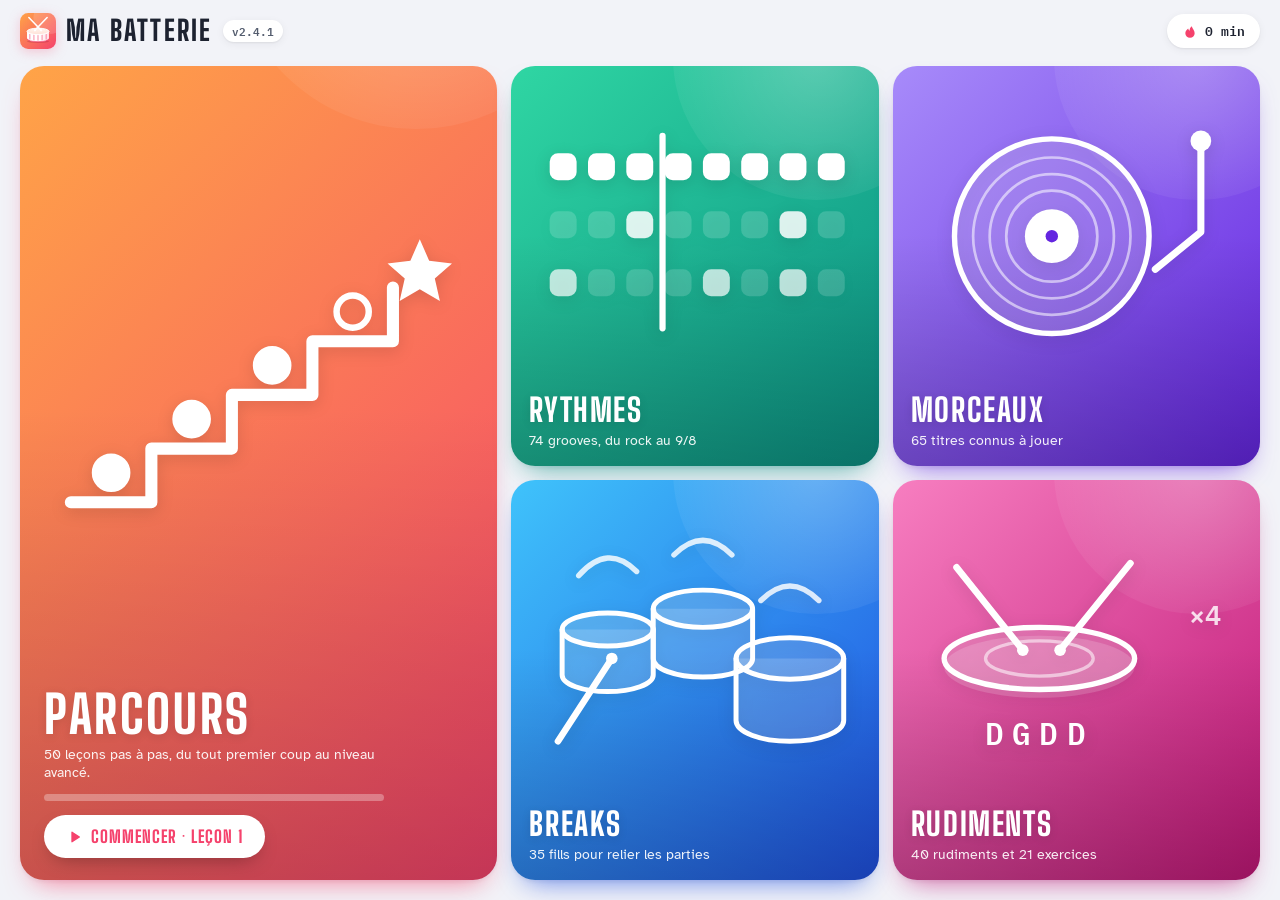
==== commit 8195a389: "Nouvelle icône, identique dans l'appli (v2.4.1) - Un seul dessin, icons/icone.svg : caisse claire bl" ====
--- a/index.html
+++ b/index.html
@@ -16,7 +16,7 @@
 <link rel="preconnect" href="https://fonts.gstatic.com" crossorigin>
 <link rel="stylesheet" href="https://fonts.googleapis.com/css2?family=Atkinson+Hyperlegible:ital,wght@0,400;0,700;1,400&family=Big+Shoulders+Display:wght@600;700;800&family=IBM+Plex+Mono:wght@500;600&display=swap">
 <link rel="stylesheet" href="css/styles.css">
-<link rel="icon" href="data:image/svg+xml,<svg xmlns='http://www.w3.org/2000/svg' viewBox='0 0 32 32'><ellipse cx='16' cy='11' rx='13' ry='5' fill='%23e0a93b'/><rect x='5' y='13' width='22' height='12' rx='3' fill='%23e5584b'/></svg>">
+<link rel="icon" href="data:image/svg+xml,%3Csvg%20xmlns%3D%22http%3A%2F%2Fwww.w3.org%2F2000%2Fsvg%22%20viewBox%3D%220%200%20512%20512%22%3E%3Cdefs%3E%3ClinearGradient%20id%3D%22mb-fond%22%20x1%3D%220%22%20y1%3D%220%22%20x2%3D%221%22%20y2%3D%221%22%3E%3Cstop%20offset%3D%220%22%20stop-color%3D%22%23ffa447%22%2F%3E%3Cstop%20offset%3D%221%22%20stop-color%3D%22%23f5426c%22%2F%3E%3C%2FlinearGradient%3E%3ClinearGradient%20id%3D%22mb-corps%22%20x1%3D%220%22%20y1%3D%220%22%20x2%3D%221%22%20y2%3D%220%22%3E%3Cstop%20offset%3D%220%22%20stop-color%3D%22%23fff%22%2F%3E%3Cstop%20offset%3D%22.55%22%20stop-color%3D%22%23fff%22%2F%3E%3Cstop%20offset%3D%221%22%20stop-color%3D%22%23ffe2e8%22%2F%3E%3C%2FlinearGradient%3E%3ClinearGradient%20id%3D%22mb-peau%22%20x1%3D%220%22%20y1%3D%220%22%20x2%3D%220%22%20y2%3D%221%22%3E%3Cstop%20offset%3D%220%22%20stop-color%3D%22%23fff6ef%22%2F%3E%3Cstop%20offset%3D%221%22%20stop-color%3D%22%23ffe0d6%22%2F%3E%3C%2FlinearGradient%3E%3CclipPath%20id%3D%22mb-forme%22%3E%3Crect%20width%3D%22512%22%20height%3D%22512%22%20rx%3D%22116%22%2F%3E%3C%2FclipPath%3E%3C%2Fdefs%3E%3Crect%20width%3D%22512%22%20height%3D%22512%22%20rx%3D%22116%22%20fill%3D%22url(%23mb-fond)%22%2F%3E%3Ccircle%20cx%3D%22420%22%20cy%3D%2270%22%20r%3D%22230%22%20fill%3D%22%23fff%22%20opacity%3D%22.14%22%20clip-path%3D%22url(%23mb-forme)%22%2F%3E%3Cellipse%20cx%3D%22256%22%20cy%3D%22404%22%20rx%3D%22156%22%20ry%3D%2222%22%20fill%3D%22%237a0f2c%22%20opacity%3D%22.22%22%2F%3E%3Cpath%20d%3D%22M100%20262v102a156%2046%200%200%200%20312%200V262z%22%20fill%3D%22url(%23mb-corps)%22%2F%3E%3Cpath%20d%3D%22M100%20364a156%2046%200%200%200%20312%200%22%20fill%3D%22none%22%20stroke%3D%22%23f5426c%22%20stroke-width%3D%2212%22%20opacity%3D%22.9%22%2F%3E%3Cg%20stroke%3D%22%23f5426c%22%20stroke-width%3D%2210%22%20stroke-linecap%3D%22round%22%20opacity%3D%22.85%22%3E%3Cline%20x1%3D%22140%22%20y1%3D%22300%22%20x2%3D%22140%22%20y2%3D%22372%22%2F%3E%3Cline%20x1%3D%22198%22%20y1%3D%22306%22%20x2%3D%22198%22%20y2%3D%22384%22%2F%3E%3Cline%20x1%3D%22256%22%20y1%3D%22308%22%20x2%3D%22256%22%20y2%3D%22388%22%2F%3E%3Cline%20x1%3D%22314%22%20y1%3D%22306%22%20x2%3D%22314%22%20y2%3D%22384%22%2F%3E%3Cline%20x1%3D%22372%22%20y1%3D%22300%22%20x2%3D%22372%22%20y2%3D%22372%22%2F%3E%3C%2Fg%3E%3Cellipse%20cx%3D%22256%22%20cy%3D%22262%22%20rx%3D%22156%22%20ry%3D%2246%22%20fill%3D%22url(%23mb-peau)%22%20stroke%3D%22%23fff%22%20stroke-width%3D%2214%22%2F%3E%3Cg%20stroke%3D%22%23fff%22%20stroke-width%3D%2222%22%20stroke-linecap%3D%22round%22%3E%3Cline%20x1%3D%22126%22%20y1%3D%2264%22%20x2%3D%22300%22%20y2%3D%22246%22%2F%3E%3Cline%20x1%3D%22386%22%20y1%3D%2264%22%20x2%3D%22212%22%20y2%3D%22246%22%2F%3E%3C%2Fg%3E%3Ccircle%20cx%3D%22300%22%20cy%3D%22246%22%20r%3D%2216%22%20fill%3D%22%23fff%22%2F%3E%3Ccircle%20cx%3D%22212%22%20cy%3D%22246%22%20r%3D%2216%22%20fill%3D%22%23fff%22%2F%3E%3C%2Fsvg%3E">
 </head>
 <body>
 
@@ -47,7 +47,7 @@
   <header class="entete">
     <div class="marque">
       <span class="logo" aria-hidden="true">
-        <svg viewBox="0 0 40 40"><ellipse cx="20" cy="12" rx="16" ry="5" fill="#e0a93b"/><rect x="7" y="16" width="26" height="16" rx="4" fill="#e5584b"/></svg>
+        <!-- logo --><svg xmlns="http://www.w3.org/2000/svg" viewBox="0 0 512 512"><defs><linearGradient id="mb-fond" x1="0" y1="0" x2="1" y2="1"><stop offset="0" stop-color="#ffa447"/><stop offset="1" stop-color="#f5426c"/></linearGradient><linearGradient id="mb-corps" x1="0" y1="0" x2="1" y2="0"><stop offset="0" stop-color="#fff"/><stop offset=".55" stop-color="#fff"/><stop offset="1" stop-color="#ffe2e8"/></linearGradient><linearGradient id="mb-peau" x1="0" y1="0" x2="0" y2="1"><stop offset="0" stop-color="#fff6ef"/><stop offset="1" stop-color="#ffe0d6"/></linearGradient><clipPath id="mb-forme"><rect width="512" height="512" rx="116"/></clipPath></defs><rect width="512" height="512" rx="116" fill="url(#mb-fond)"/><circle cx="420" cy="70" r="230" fill="#fff" opacity=".14" clip-path="url(#mb-forme)"/><ellipse cx="256" cy="404" rx="156" ry="22" fill="#7a0f2c" opacity=".22"/><path d="M100 262v102a156 46 0 0 0 312 0V262z" fill="url(#mb-corps)"/><path d="M100 364a156 46 0 0 0 312 0" fill="none" stroke="#f5426c" stroke-width="12" opacity=".9"/><g stroke="#f5426c" stroke-width="10" stroke-linecap="round" opacity=".85"><line x1="140" y1="300" x2="140" y2="372"/><line x1="198" y1="306" x2="198" y2="384"/><line x1="256" y1="308" x2="256" y2="388"/><line x1="314" y1="306" x2="314" y2="384"/><line x1="372" y1="300" x2="372" y2="372"/></g><ellipse cx="256" cy="262" rx="156" ry="46" fill="url(#mb-peau)" stroke="#fff" stroke-width="14"/><g stroke="#fff" stroke-width="22" stroke-linecap="round"><line x1="126" y1="64" x2="300" y2="246"/><line x1="386" y1="64" x2="212" y2="246"/></g><circle cx="300" cy="246" r="16" fill="#fff"/><circle cx="212" cy="246" r="16" fill="#fff"/></svg><!-- /logo -->
       </span>
       <h1 id="titre-accueil" class="mot">Ma Batterie</h1>
       <span class="version" id="version"></span>
--- a/css/styles.css
+++ b/css/styles.css
@@ -73,7 +73,7 @@
 
 /* ====== en-têtes ====== */
 .entete{flex:0 0 var(--haut-entete);display:flex;align-items:center;gap:14px;padding:0 var(--gout)}
-.entete-titres{flex:1;min-width:0}
+.entete-titres{flex:1 0 auto;min-width:0;max-width:45%}
 .entete-titres h1{font-size:30px;text-transform:uppercase;white-space:nowrap;overflow:hidden;text-overflow:ellipsis}
 .entete-droite{margin-left:auto;display:flex;align-items:center;gap:10px}
 .surtitre{
@@ -148,20 +148,21 @@
 .carte-cat{border-radius:var(--r-carte);display:flex;flex-direction:column;justify-content:flex-end;padding:16px 18px;min-height:0}
 .carte-cat h2{font-size:32px;text-transform:uppercase;letter-spacing:.05em;text-shadow:0 2px 10px rgba(0,0,0,.12)}
 .carte-cat p{margin:4px 0 0;color:rgba(255,255,255,.92);font-size:13.5px;line-height:1.35}
-.cat-illus{position:absolute;top:12px;right:12px;width:46%;max-width:170px;aspect-ratio:160/110;pointer-events:none;filter:drop-shadow(0 4px 8px rgba(0,0,0,.12))}
+.cat-illus{flex:1 1 0;min-height:0;margin:0 0 8px;pointer-events:none;filter:drop-shadow(0 4px 8px rgba(0,0,0,.12))}
 .cat-illus svg{width:100%;height:100%;display:block}
+.cat-texte{flex:none}
 .c-parcours{--c1:#ffa447;--c2:#f5426c}
 .c-rythmes{--c1:#2fd6a3;--c2:#0b8f82}
 .c-morceaux{--c1:#a78bfa;--c2:#6425e0}
 .c-breaks{--c1:#3fc3fb;--c2:#1f4fe0}
 .c-rudiments{--c1:#f77ec0;--c2:#c01777}
 .carte-cat.grande{grid-row:1 / 3;padding:22px 24px}
-.carte-cat.grande .cat-illus{width:62%;max-width:300px;top:20px;right:20px}
+.carte-cat.grande .cat-illus{margin-bottom:12px}
 .carte-cat.grande h2{font-size:52px}
-.carte-cat.grande .cat-texte{margin-bottom:64px;max-width:34ch}
+.carte-cat.grande .cat-texte{max-width:34ch}
 .carte-lien::after{content:"";position:absolute;inset:0;z-index:1}   /* toute la carte est cliquable */
 .cta{
-  position:absolute;left:24px;bottom:22px;z-index:2;
+  position:relative;z-index:2;flex:none;align-self:flex-start;margin-top:14px;
   display:inline-flex;align-items:center;gap:9px;max-width:calc(100% - 48px);
   padding:13px 22px;border-radius:99px;background:#fff;color:var(--c2);
   font:800 17px/1 var(--f-titre);letter-spacing:.06em;text-transform:uppercase;
@@ -188,7 +189,7 @@
 .bande{display:flex;gap:14px;height:100%;width:max-content;padding-bottom:8px}
 .rangee{
   --rangs:2;height:100%;display:grid;gap:14px;
-  grid-auto-flow:column;grid-template-rows:repeat(var(--rangs),minmax(0,1fr));grid-auto-columns:224px;
+  grid-auto-flow:column;grid-template-rows:repeat(var(--rangs),minmax(0,1fr));grid-auto-columns:236px;
 }
 .rangee.tuiles{--rangs:1;grid-auto-columns:250px}
 .rangee > *,.groupe-tete,.bloc{scroll-snap-align:start}
@@ -200,11 +201,20 @@
 .groupe-tete .g-num{font:800 64px/1 var(--f-titre);margin-bottom:auto;text-shadow:0 3px 12px rgba(0,0,0,.15)}
 .groupe-tete b{font:800 21px/1.05 var(--f-titre);text-transform:uppercase;letter-spacing:.04em}
 .groupe-tete span:last-child{font:600 12px var(--f-chiffres);color:rgba(255,255,255,.9)}
-.sauts{display:flex;gap:6px}
+.sauts{display:flex;gap:6px;overflow-x:auto;scrollbar-width:none;min-width:0;padding:4px 2px}
+.sauts::-webkit-scrollbar{display:none}
+.entete-droite{min-width:0;flex:0 1 auto}
+.sauts{flex:0 1 auto}
+.groupe-tete.genre{flex-basis:150px}
+.groupe-tete .g-illus{margin-bottom:auto;height:62px;--ill-1:#fff;--ill-2:rgba(255,255,255,.7);--ill-3:rgba(255,255,255,.85);--ill-trait:rgba(0,0,0,.18);--ill-txt:var(--c2)}
+.groupe-tete .g-illus svg{height:100%;width:auto;display:block}
+.groupe-tete.genre b{font-size:22px}
 .chip.saut{padding:8px 12px;font-family:var(--f-chiffres);font-weight:600;letter-spacing:0}
 .chip.saut::before{content:"";display:inline-block;width:8px;height:8px;border-radius:50%;background:var(--c);margin-right:6px;vertical-align:0}
 @media (min-height:600px){ .rangee.tuiles{--rangs:2} }
-@media (min-height:820px){ .rangee{--rangs:3} }
+@media (max-height:290px){ .rangee{--rangs:1} }
+@media (min-height:620px){ .rangee{--rangs:3} }
+@media (min-height:900px){ .rangee{--rangs:4} }
 
 /* tuile : niveau, famille de rythmes, de rudiments */
 .tuile{
@@ -221,12 +231,14 @@
   font:600 11.5px/1 var(--f-chiffres);color:#fff;background:rgba(255,255,255,.22);backdrop-filter:blur(4px);
 }
 
-/* carte d'un élément jouable : blanche, avec la couleur de son niveau ou de sa famille */
+/* carte d'un élément jouable : blanche, avec la couleur de son niveau ou de sa famille.
+ * Sa mise en page dépend de sa hauteur réelle (requête de conteneur) :
+ * basse → visuel à gauche, texte à droite ; haute → visuel au-dessus. Rien n'est jamais coupé. */
 .item-carte{
   --c1:var(--ton-1);--c2:var(--ton-2);
-  position:relative;display:flex;flex-direction:column;gap:4px;border-radius:20px;
-  padding:16px 16px 14px;background:var(--surface);min-height:0;overflow:hidden;
-  box-shadow:var(--ombre);transition:transform .18s ease, box-shadow .18s ease;
+  position:relative;display:block;border-radius:20px;min-height:0;overflow:hidden;
+  background:var(--surface);box-shadow:var(--ombre);transition:transform .18s ease, box-shadow .18s ease;
+  container-type:size;
   --ill-1:var(--c2); --ill-2:color-mix(in srgb, var(--c2) 55%, var(--c1)); --ill-3:color-mix(in srgb, var(--c2) 55%, #1d2230);
   --ill-fond:color-mix(in srgb, var(--c1) 16%, #fff); --ill-trait:color-mix(in srgb, var(--c2) 18%, #fff); --ill-txt:#fff;
 }
@@ -234,40 +246,57 @@
   content:"";position:absolute;left:0;right:0;top:0;height:5px;background:linear-gradient(90deg,var(--c1),var(--c2));
 }
 .item-carte:hover{transform:translateY(-3px);box-shadow:0 4px 8px rgba(22,28,45,.06), 0 20px 34px -16px color-mix(in srgb, var(--c2) 55%, transparent)}
-.item-carte .i-num{
-  width:44px;height:44px;flex:0 0 auto;border-radius:14px;display:grid;place-items:center;margin-bottom:4px;
-  font:800 26px/1 var(--f-titre);color:#fff;background:linear-gradient(135deg,var(--c1),var(--c2));
-  box-shadow:0 6px 14px -6px color-mix(in srgb, var(--c2) 80%, transparent);
-}
-.item-carte .i-nom{font-weight:700;font-size:15.5px;line-height:1.25}
-.item-carte .i-meta{font-size:12.5px;color:var(--texte-2);line-height:1.35}
-.item-carte .i-bas{margin-top:auto;display:flex;align-items:center;gap:8px;padding-top:6px}
-.item-carte .i-illus{
-  flex:0 1 60px;min-height:34px;margin:0 0 6px;border-radius:12px;padding:6px 8px;
+.i-corps{
+  height:100%;padding:14px 14px 12px;
+  display:grid;grid-template-columns:auto minmax(0,1fr);gap:12px;align-items:center;
+}
+.i-vis{
+  width:62px;height:50px;border-radius:13px;padding:4px 5px;display:grid;place-items:center;
   background:color-mix(in srgb, var(--c1) 12%, #fff);
 }
-.item-carte .i-illus svg{height:100%;width:100%;display:block}
-.niveau-points{display:inline-flex;gap:3px}
-.niveau-points i{width:8px;height:8px;border-radius:50%;background:var(--surface-3)}
+.i-vis svg{width:100%;height:100%;display:block}
+.i-vis-num{width:50px;height:50px;padding:0;background:linear-gradient(135deg,var(--c1),var(--c2));
+  box-shadow:0 6px 14px -6px color-mix(in srgb, var(--c2) 80%, transparent)}
+.i-num{font:800 26px/1 var(--f-titre);color:#fff}
+.i-texte{min-width:0;display:flex;flex-direction:column;gap:2px}
+.item-carte:has(.etat) .i-texte{padding-right:28px}
+.i-nom{
+  font-weight:700;font-size:15px;line-height:1.22;
+  display:-webkit-box;-webkit-line-clamp:2;-webkit-box-orient:vertical;overflow:hidden;
+}
+.i-meta{font-size:12.5px;color:var(--texte-2);line-height:1.3;white-space:nowrap;overflow:hidden;text-overflow:ellipsis}
+.i-bas{display:flex;align-items:center;gap:8px;padding-top:4px}
+.i-tag,.item-carte .cle{
+  align-self:flex-start;padding:2px 8px;border-radius:99px;margin-bottom:2px;
+  font:800 10.5px/1.4 var(--f-titre);letter-spacing:.1em;text-transform:uppercase;
+}
+.i-tag{background:var(--c2);color:#fff}
+.item-carte .cle{background:color-mix(in srgb, var(--c1) 20%, #fff);color:color-mix(in srgb, var(--c2) 80%, #000)}
+/* carte haute : visuel en haut, texte dessous, niveau et tempo en bas */
+@container (min-height:190px){
+  .i-corps{display:flex;flex-direction:column;align-items:stretch;gap:8px;padding:16px 16px 14px}
+  .i-vis{width:auto;height:auto;flex:0 1 72px;min-height:40px}
+  .i-vis-num{width:50px;height:50px;flex:none}
+  .i-texte{flex:1;gap:3px}
+  .i-nom{font-size:15.5px;-webkit-line-clamp:3}
+  .i-bas{margin-top:auto}
+}
+.niveau-points{display:inline-flex;gap:2px;flex:none}
+.niveau-points i{width:6px;height:6px;border-radius:50%;background:var(--surface-3)}
 .niveau-points i.on{background:var(--c2)}
-.bpm-pastille{margin-left:auto;font:600 11.5px/1 var(--f-chiffres);color:var(--texte-2);background:var(--surface-2);padding:5px 8px;border-radius:99px}
+.bpm-pastille{margin-left:auto;flex:none;font:600 11px/1 var(--f-chiffres);color:var(--texte-2);background:var(--surface-2);padding:4px 7px;border-radius:99px;white-space:nowrap}
+@container (min-height:190px){
+  .niveau-points{gap:3px}
+  .niveau-points i{width:8px;height:8px}
+  .bpm-pastille{font-size:11.5px;padding:5px 8px}
+}
 .etat{
-  position:absolute;top:16px;right:14px;width:28px;height:28px;border-radius:50%;
+  position:absolute;top:14px;right:12px;width:26px;height:26px;border-radius:50%;
   display:grid;place-items:center;background:var(--surface-2);color:var(--texte-3);
 }
-.etat .ico{width:16px;height:16px;flex-basis:16px}
+.etat .ico{width:15px;height:15px;flex-basis:15px}
 .item-carte.faite .etat{background:var(--vert);color:#fff;box-shadow:0 4px 10px -4px rgba(16,185,129,.7)}
-.item-carte.prochaine{box-shadow:0 0 0 3px var(--c2), 0 18px 30px -14px color-mix(in srgb, var(--c2) 70%, transparent)}
-.item-carte.prochaine::after{
-  content:"À toi !";position:absolute;top:18px;right:14px;padding:4px 9px;border-radius:99px;
-  font:800 11px/1 var(--f-titre);letter-spacing:.1em;text-transform:uppercase;color:#fff;background:var(--c2);
-}
-.item-carte.prochaine .etat{display:none}
-.item-carte .cle{
-  align-self:flex-start;padding:3px 8px;border-radius:99px;
-  background:color-mix(in srgb, var(--c1) 20%, #fff);color:color-mix(in srgb, var(--c2) 80%, #000);
-  font:800 10.5px/1.4 var(--f-titre);letter-spacing:.1em;text-transform:uppercase;
-}
+.item-carte.prochaine{box-shadow:inset 0 0 0 3px var(--c2), 0 18px 30px -14px color-mix(in srgb, var(--c2) 70%, transparent)}
 
 /* ====== progression ====== */
 .bloc{background:var(--surface);border-radius:var(--r-carte);padding:16px 18px;height:100%;overflow-y:auto;box-shadow:var(--ombre)}
@@ -567,9 +596,7 @@
   .carte-cat p{font-size:12.5px}
   .carte-cat.grande{padding:16px 18px}
   .carte-cat.grande h2{font-size:40px}
-  .carte-cat.grande .cat-texte{margin-bottom:54px}
-  .cta{left:18px;bottom:16px;padding:11px 18px;font-size:15px}
-  .cat-illus{width:48%;top:8px;right:8px}
+  .cta{margin-top:10px;padding:11px 18px;font-size:15px}
   .entete-titres h1{font-size:26px}
   .barre-jeu{flex-basis:52px}
   .j-titres h1{font-size:21px}
@@ -577,9 +604,6 @@
   .rond.petit{width:34px;height:34px;flex-basis:34px}
   .lecture{width:54px;height:54px;flex-basis:54px}
   .bpm-aff output{font-size:27px}
-  .item-carte{padding:14px 14px 12px}
-  .item-carte .i-num{width:38px;height:38px;font-size:22px;border-radius:12px}
-  .item-carte .i-illus{flex-basis:52px}
   .tuile h2{font-size:24px}
   .count-overlay span{font-size:96px}
 }
@@ -591,9 +615,6 @@
 }
 @media (max-width:900px){ .pastille-stat.reprendre{max-width:170px} }
 @media (max-width:700px){
-  .accueil-grille{grid-template-columns:1fr 1fr;grid-template-rows:auto;overflow-y:auto}
-  .carte-cat{min-height:140px}
-  .carte-cat.grande{grid-row:auto;grid-column:1 / -1;min-height:220px}
   .t-tempo input[type=range]{display:none}
   .j-titres .surtitre{display:none}
 }
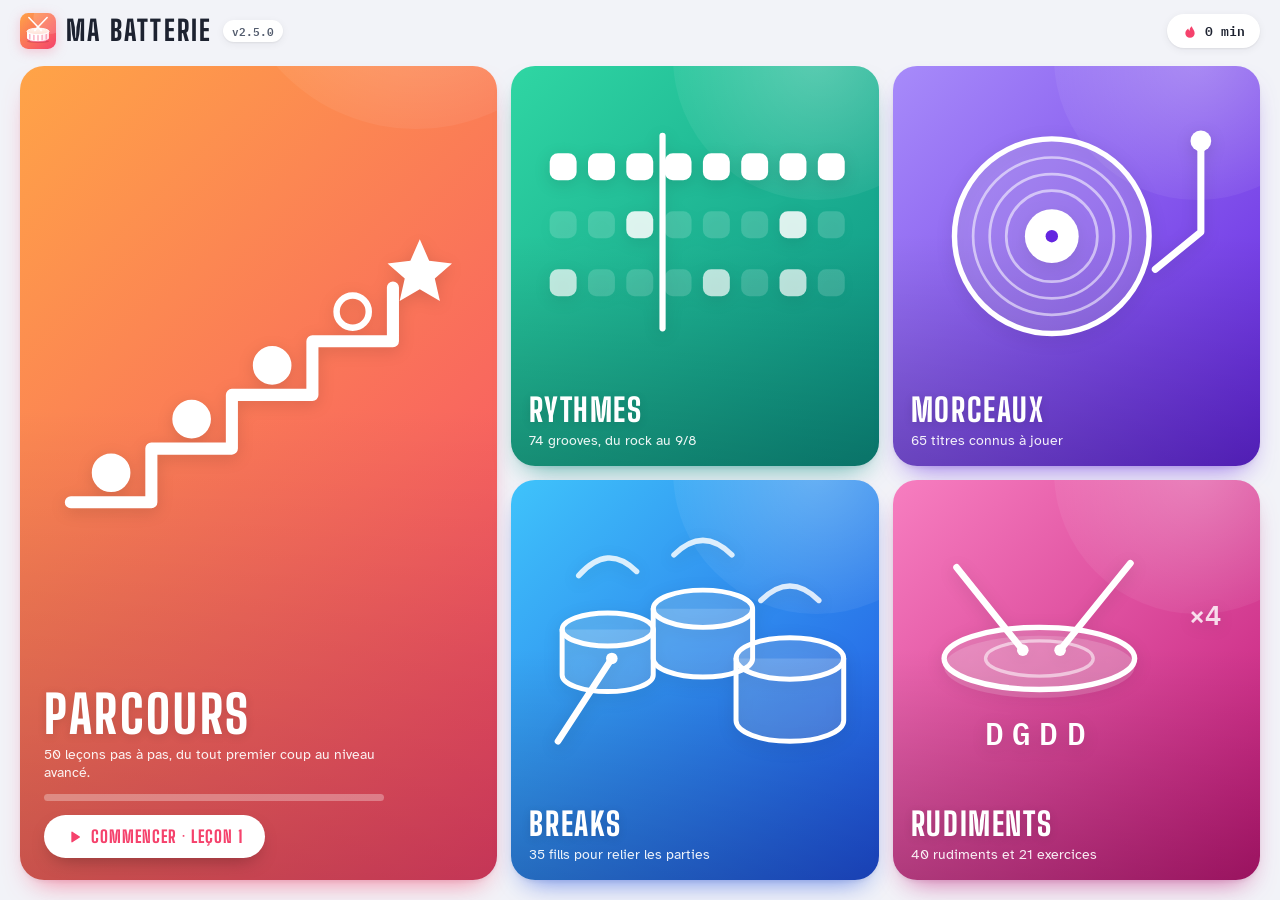
==== commit 1db8cf47: "Paysage automatique et proposition d'installation au premier démarrage (v2.5.0) - Plus de message « " ====
--- a/index.html
+++ b/index.html
@@ -39,8 +39,10 @@
   <symbol id="i-flamme" viewBox="0 0 24 24"><path d="M12 22c4 0 7-2.8 7-6.8 0-4.3-3.6-6.3-4.3-10.2-2.4 1.6-3.5 4-3.2 6.6-1.2-.6-2-1.8-2.2-3.2C7.2 10 5 12.3 5 15.2 5 19.2 8 22 12 22z" fill="currentColor"/></symbol>
   <symbol id="i-coche" viewBox="0 0 24 24"><path d="M5 12.5l4.5 4.5L19 7.5" fill="none" stroke="currentColor" stroke-width="2.8" stroke-linecap="round" stroke-linejoin="round"/></symbol>
   <symbol id="i-clavier" viewBox="0 0 24 24"><rect x="2.5" y="6" width="19" height="12" rx="2" fill="none" stroke="currentColor" stroke-width="2"/><path d="M6 10h1M10 10h1M14 10h1M18 10h1M7 14h10" stroke="currentColor" stroke-width="2" stroke-linecap="round"/></symbol>
-  <symbol id="i-tourner" viewBox="0 0 48 48"><rect x="15" y="7" width="18" height="32" rx="4" fill="none" stroke="currentColor" stroke-width="2.6"/><path d="M21 34h6" stroke="currentColor" stroke-width="2.6" stroke-linecap="round"/><path d="M38 10a16 16 0 0 1 3 13" fill="none" stroke="currentColor" stroke-width="2.4" stroke-linecap="round"/><path d="M37 19l4 5 4-5" fill="none" stroke="currentColor" stroke-width="2.4" stroke-linecap="round" stroke-linejoin="round"/></symbol>
 </svg>
+
+<!-- Toute l'appli : si le téléphone est tenu droit, ce conteneur pivote d'un quart de tour -->
+<div id="appli">
 
 <!-- ================= Accueil ================= -->
 <section class="ecran" id="ecran-accueil" aria-labelledby="titre-accueil">
@@ -248,26 +250,27 @@
   </div>
 </aside>
 
-<!-- Téléphone tenu droit : l'appli se joue en paysage -->
-<div class="tourner" id="tourner" aria-live="polite">
-  <svg class="tourner-ico" aria-hidden="true"><use href="#i-tourner"/></svg>
-  <p class="tourner-titre">Tourne ton téléphone</p>
-  <p class="muted">Ma Batterie se joue à l'horizontale : la partition est plus grande et plus lisible.</p>
-  <button class="btn-plat accent" id="btn-paysage" type="button" hidden>Passer en plein écran horizontal</button>
+<!-- Installation : proposée au premier démarrage -->
+<div class="modal" id="install-modal" hidden role="dialog" aria-modal="true" aria-labelledby="install-titre">
+  <div class="modal-box install-box">
+    <img class="install-icone" src="icons/icone-192.png" width="84" height="84" alt="">
+    <div class="install-texte">
+      <h2 id="install-titre">Installe Ma Batterie</h2>
+      <p>Une icône sur ton écran d'accueil, l'appli en plein écran et à l'horizontale, et elle marche même sans connexion.</p>
+      <ol class="etapes" id="install-ios" hidden>
+        <li>Touche le bouton <b>Partager</b> de Safari (le carré avec une flèche vers le haut).</li>
+        <li>Choisis <b>Sur l'écran d'accueil</b>, puis <b>Ajouter</b>.</li>
+      </ol>
+      <p class="muted small" id="install-autre" hidden>Ouvre le menu du navigateur (⋮) et choisis <b>Installer l'application</b> ou <b>Ajouter à l'écran d'accueil</b>.</p>
+      <div class="rang-boutons">
+        <button class="btn-plat accent" id="install-oui" type="button" hidden>Installer</button>
+        <button class="btn-plat" id="install-non" type="button">Plus tard</button>
+      </div>
+    </div>
+  </div>
 </div>
 
-<div class="modal" id="ios-modal" hidden role="dialog" aria-modal="true" aria-labelledby="ios-title">
-  <div class="modal-box">
-    <h2 id="ios-title">Installer sur l'iPhone</h2>
-    <ol class="etapes">
-      <li>Touche le bouton <b>Partager</b> de Safari (le carré avec une flèche vers le haut).</li>
-      <li>Fais défiler et choisis <b>Sur l'écran d'accueil</b>.</li>
-      <li>Touche <b>Ajouter</b> : l'icône Ma Batterie apparaît avec tes applis.</li>
-    </ol>
-    <p class="muted small">Ensuite, l'appli s'ouvre en plein écran et fonctionne même sans connexion.</p>
-    <button class="btn-plat accent" id="btn-ios-close" type="button">Compris</button>
-  </div>
-</div>
+</div><!-- /appli -->
 
 <!-- Impression : la partition découpée en lignes -->
 <div class="impression" id="impression" aria-hidden="true">
--- a/css/styles.css
+++ b/css/styles.css
@@ -570,22 +570,30 @@
 .modal-box{background:var(--surface);border-radius:var(--r-carte);padding:22px 24px;max-width:460px;width:100%;max-height:100%;overflow:auto;box-shadow:var(--ombre)}
 .modal-box h2{font-size:28px;text-transform:uppercase}
 .etapes{padding-left:1.2em;margin:12px 0}
+.install-box{display:flex;gap:20px;align-items:flex-start;max-width:560px}
+.install-icone{flex:none;border-radius:22px;box-shadow:0 10px 24px -10px rgba(245,66,108,.6)}
+.install-texte h2{margin-bottom:4px}
+.install-texte p{margin:6px 0 12px;color:var(--texte-2)}
+.install-texte .rang-boutons{margin-top:6px}
 .etapes li{margin:.5em 0}
 
-/* ====== téléphone tenu droit ====== */
-.tourner{display:none}
+/* ====== téléphone tenu droit : l'appli pivote d'elle-même ======
+ * Quand le navigateur ne peut pas verrouiller l'écran à l'horizontale (iPhone, ou avant le
+ * premier toucher), tout le contenu tourne d'un quart de tour : il suffit de pencher le
+ * téléphone, sans aucun message. Les zones sûres (encoche) suivent la rotation. */
 @media (orientation:portrait) and (pointer:coarse){
-  .tourner{
-    position:fixed;inset:0;z-index:100;display:flex;flex-direction:column;align-items:center;justify-content:center;
-    gap:6px;padding:32px;text-align:center;color:#fff;
-    background:linear-gradient(160deg,var(--ton-1),var(--ton-2));
+  #appli{
+    position:fixed;top:0;left:0;overflow:hidden;
+    width:100vh;width:100dvh;height:100vw;
+    transform-origin:top left;transform:rotate(90deg) translateY(-100%);
+    --sur-g:env(safe-area-inset-top, 0px);
+    --sur-d:env(safe-area-inset-bottom, 0px);
+    --sur-h:env(safe-area-inset-right, 0px);
+    --sur-b:env(safe-area-inset-left, 0px);
   }
-  .tourner-ico{width:96px;height:96px;color:#fff;animation:bascule 2.4s ease-in-out infinite;transform-origin:50% 50%}
-  .tourner-titre{font:800 32px/1.1 var(--f-titre);text-transform:uppercase;letter-spacing:.05em;margin:12px 0 0}
-  .tourner p.muted{max-width:30ch;color:rgba(255,255,255,.92)}
-  #btn-paysage{margin-top:14px;background:#fff;color:var(--ton-texte);box-shadow:0 8px 20px -8px rgba(0,0,0,.35)}
-}
-@keyframes bascule{0%,30%{transform:rotate(0)}55%,100%{transform:rotate(-90deg)}}
+  /* le défilement au doigt est piloté par l'appli : pas d'aimantation qui le contrarie */
+  #appli .liste-corps{scroll-snap-type:none}
+}
 
 /* ====== écrans bas (téléphone couché) ====== */
 @media (max-height:500px){
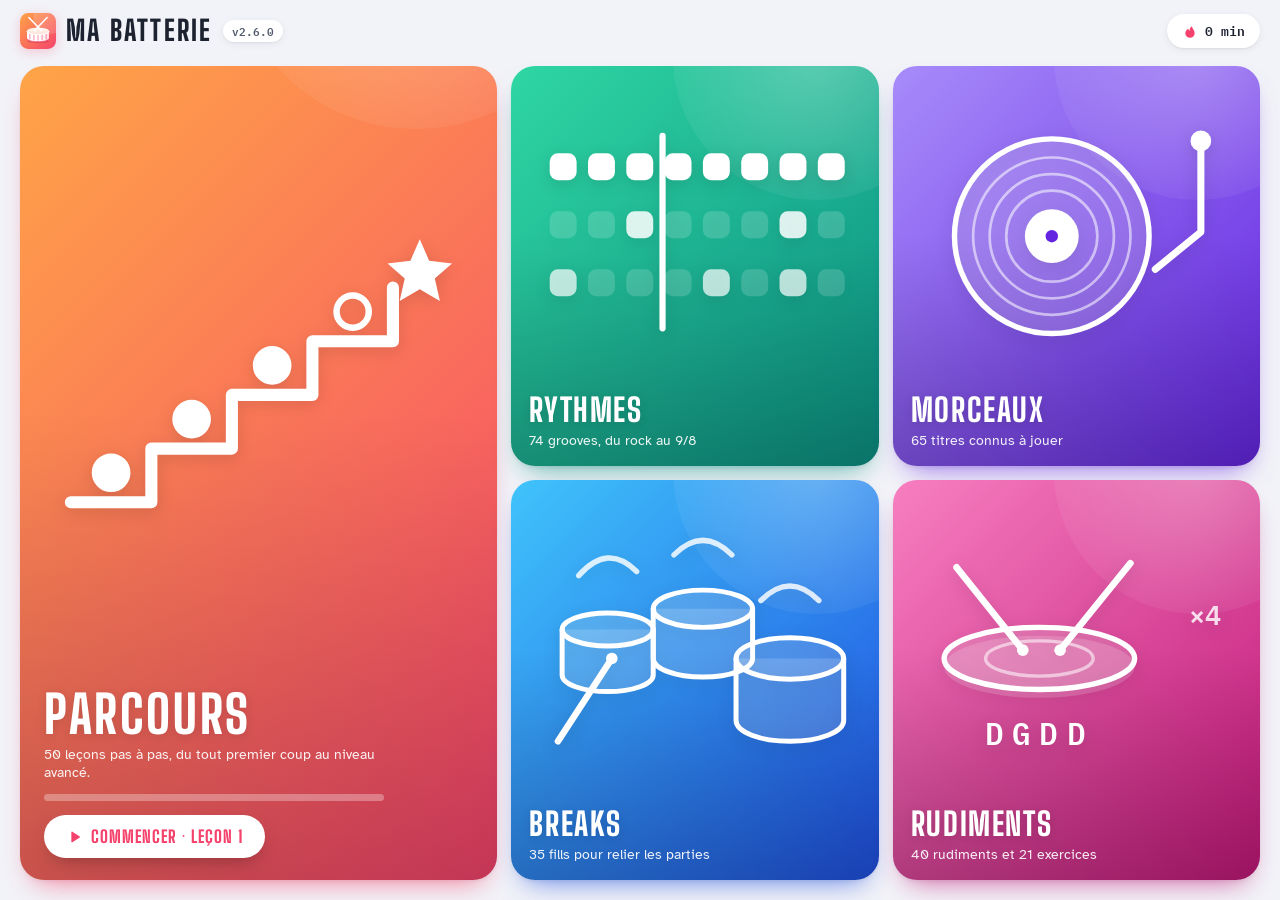
==== commit e4b87f78: "Troisième affichage « Batterie » et mains dans la grille (v2.6.0) - Affichage « Batterie » : le kit " ====
--- a/index.html
+++ b/index.html
@@ -37,6 +37,9 @@
   <symbol id="i-installer" viewBox="0 0 24 24"><path d="M12 3v12M7 10l5 5 5-5M5 20h14" fill="none" stroke="currentColor" stroke-width="2" stroke-linecap="round" stroke-linejoin="round"/></symbol>
   <symbol id="i-fermer" viewBox="0 0 24 24"><path d="M6 6l12 12M18 6L6 18" fill="none" stroke="currentColor" stroke-width="2.4" stroke-linecap="round"/></symbol>
   <symbol id="i-flamme" viewBox="0 0 24 24"><path d="M12 22c4 0 7-2.8 7-6.8 0-4.3-3.6-6.3-4.3-10.2-2.4 1.6-3.5 4-3.2 6.6-1.2-.6-2-1.8-2.2-3.2C7.2 10 5 12.3 5 15.2 5 19.2 8 22 12 22z" fill="currentColor"/></symbol>
+  <symbol id="i-vue-partition" viewBox="0 0 24 24"><path d="M3 6h18M3 10h18M3 14h18M3 18h18" stroke="currentColor" stroke-width="1.4" opacity=".5"/><ellipse cx="8" cy="16" rx="2.6" ry="2" fill="currentColor" transform="rotate(-20 8 16)"/><ellipse cx="15.5" cy="12" rx="2.6" ry="2" fill="currentColor" transform="rotate(-20 15.5 12)"/><path d="M10.4 15.4V4.6l7.5-2v9" fill="none" stroke="currentColor" stroke-width="2" stroke-linejoin="round"/></symbol>
+  <symbol id="i-vue-grille" viewBox="0 0 24 24"><rect x="3" y="4" width="18" height="16" rx="2.5" fill="none" stroke="currentColor" stroke-width="2"/><path d="M3 9.5h18M3 15h18M9 4v16M15 4v16" stroke="currentColor" stroke-width="1.6"/><rect x="4.5" y="5.5" width="3.2" height="2.8" rx=".8" fill="currentColor"/><rect x="16.3" y="11" width="3.2" height="2.8" rx=".8" fill="currentColor"/><rect x="10.4" y="16.4" width="3.2" height="2.8" rx=".8" fill="currentColor"/></symbol>
+  <symbol id="i-vue-kit" viewBox="0 0 24 24"><circle cx="6" cy="8" r="3.4" fill="none" stroke="currentColor" stroke-width="2"/><circle cx="18" cy="8" r="3.4" fill="none" stroke="currentColor" stroke-width="2"/><circle cx="12" cy="6" r="2.6" fill="none" stroke="currentColor" stroke-width="2"/><circle cx="8" cy="16.5" r="3.4" fill="currentColor"/><circle cx="16.5" cy="17" r="4" fill="none" stroke="currentColor" stroke-width="2"/></symbol>
   <symbol id="i-coche" viewBox="0 0 24 24"><path d="M5 12.5l4.5 4.5L19 7.5" fill="none" stroke="currentColor" stroke-width="2.8" stroke-linecap="round" stroke-linejoin="round"/></symbol>
   <symbol id="i-clavier" viewBox="0 0 24 24"><rect x="2.5" y="6" width="19" height="12" rx="2" fill="none" stroke="currentColor" stroke-width="2"/><path d="M6 10h1M10 10h1M14 10h1M18 10h1M7 14h10" stroke="currentColor" stroke-width="2" stroke-linecap="round"/></symbol>
 </svg>
@@ -147,12 +150,16 @@
     <div class="papier" id="papier">
       <div class="score-staff" id="score-staff"></div>
       <div class="score-grid" id="score-grid" hidden></div>
+      <div class="score-kit" id="score-kit" hidden></div>
     </div>
     <div class="count-overlay" id="count-overlay" hidden aria-live="assertive"><span></span></div>
   </main>
 
   <footer class="barre-transport">
     <div class="t-bascules">
+      <button class="bascule vue" id="opt-vue" type="button" aria-label="Affichage : partition" title="Changer d'affichage : partition, grille, batterie">
+        <svg class="ico" aria-hidden="true"><use id="opt-vue-ico" href="#i-vue-partition"/></svg><span id="opt-vue-txt">Partition</span>
+      </button>
       <button class="bascule" id="opt-click" type="button" aria-pressed="false" aria-label="Métronome" title="Métronome">
         <svg class="ico" aria-hidden="true"><use href="#i-metronome"/></svg>
       </button>
@@ -202,6 +209,7 @@
     <div class="seg" id="view-toggle" role="group" aria-label="Affichage">
       <button class="seg-btn actif" data-score="staff" type="button" aria-pressed="true">Partition</button>
       <button class="seg-btn" data-score="grid" type="button" aria-pressed="false">Grille</button>
+      <button class="seg-btn" data-score="kit" type="button" aria-pressed="false">Batterie</button>
     </div>
 
     <h3>Lecture</h3>
--- a/css/styles.css
+++ b/css/styles.css
@@ -371,6 +371,24 @@
 .portee-cadre{position:relative;display:block}
 .portee{display:block;width:100%;height:auto;max-width:none}
 .score-grid{height:100%;overflow:auto}
+/* --- affichage « Batterie » : le kit vu de dessus --- */
+.score-kit{height:100%;padding:6px 10px 4px;cursor:pointer}
+.vue-kit{display:block;width:100%;height:100%}
+.kit-compteur{font:800 17px var(--f-titre);letter-spacing:.12em;text-transform:uppercase;fill:var(--encre-2)}
+.pad{cursor:pointer}
+.pad .fond{fill:#fff;stroke:var(--p);stroke-width:7}
+.pad.cymbale .fond{fill:color-mix(in srgb, var(--p) 16%, #fff);stroke-width:5}
+.pad .sillon{fill:none;stroke:var(--p);stroke-width:1.5;opacity:.35}
+.pad .point{fill:var(--p);opacity:.3;transform-box:fill-box;transform-origin:center}
+.pad .anneau{fill:none;stroke:var(--p);stroke-width:6;opacity:0;pointer-events:none}
+.pad .nom{font:700 13px var(--f-texte);fill:var(--encre-2);pointer-events:none}
+.pad .lettre{font:800 30px var(--f-titre);fill:#fff;opacity:0;pointer-events:none}
+.pad.absent{opacity:.22}
+.pad.frappe .point{animation:coup .26s ease-out}
+.pad.frappe .fond{filter:drop-shadow(0 0 12px color-mix(in srgb, var(--p) 80%, transparent))}
+.pad.frappe .lettre{opacity:1}
+@keyframes coup{0%{opacity:1;transform:scale(2.15)}60%{opacity:1;transform:scale(2)}100%{opacity:.3;transform:scale(1)}}
+.bascule.vue{width:auto;padding:0 12px;gap:7px;display:inline-flex;align-items:center;color:var(--texte);font:700 13px/1 var(--f-titre);letter-spacing:.08em;text-transform:uppercase}
 .fin-page{height:60%}      /* de quoi amener la dernière ligne en haut */
 
 /* tête de lecture : calque déplacé par transform, sans redessiner la partition */
@@ -421,6 +439,7 @@
 .hit.s-g{opacity:.45;transform:scale(.7)}
 .hit.s-X{box-shadow:0 0 0 2px var(--encre)}
 .hit.s-o{border-radius:50%}
+.hit.main{font:800 12px/20px var(--f-titre);color:#fff;text-shadow:0 1px 1px rgba(0,0,0,.25)}
 
 /* --- décompte --- */
 .count-overlay{
@@ -625,11 +644,13 @@
 @media (max-width:700px){
   .t-tempo input[type=range]{display:none}
   .j-titres .surtitre{display:none}
+  .bascule.vue span{display:none}
 }
 @media (pointer:coarse){
   .item-carte,.tuile,.carte-cat{-webkit-user-select:none;user-select:none}
 }
 @media (prefers-reduced-motion:reduce){
+  .pad.frappe .point{opacity:1;transform:scale(1.8)}
   *,*::before,*::after{animation:none !important;transition:none !important;scroll-behavior:auto !important}
 }
 
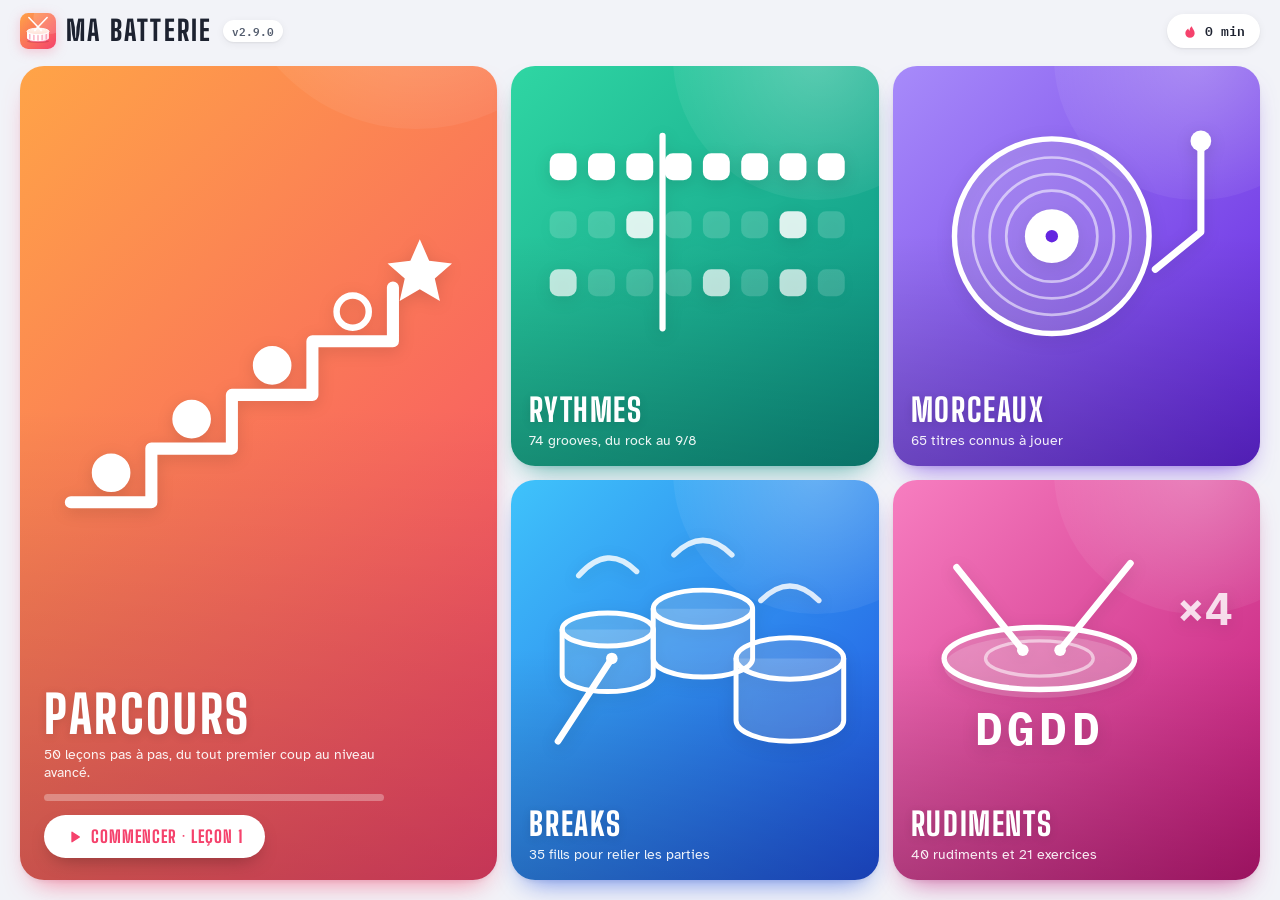
==== commit 52cbd488: "Statut « Acquis » / « À travailler » pour tous les exercices (v2.9.0) Dans le lecteur, deux boutons " ====
--- a/index.html
+++ b/index.html
@@ -40,6 +40,7 @@
   <symbol id="i-vue-partition" viewBox="0 0 24 24"><path d="M3 6h18M3 10h18M3 14h18M3 18h18" stroke="currentColor" stroke-width="1.4" opacity=".5"/><ellipse cx="8" cy="16" rx="2.6" ry="2" fill="currentColor" transform="rotate(-20 8 16)"/><ellipse cx="15.5" cy="12" rx="2.6" ry="2" fill="currentColor" transform="rotate(-20 15.5 12)"/><path d="M10.4 15.4V4.6l7.5-2v9" fill="none" stroke="currentColor" stroke-width="2" stroke-linejoin="round"/></symbol>
   <symbol id="i-vue-grille" viewBox="0 0 24 24"><rect x="3" y="4" width="18" height="16" rx="2.5" fill="none" stroke="currentColor" stroke-width="2"/><path d="M3 9.5h18M3 15h18M9 4v16M15 4v16" stroke="currentColor" stroke-width="1.6"/><rect x="4.5" y="5.5" width="3.2" height="2.8" rx=".8" fill="currentColor"/><rect x="16.3" y="11" width="3.2" height="2.8" rx=".8" fill="currentColor"/><rect x="10.4" y="16.4" width="3.2" height="2.8" rx=".8" fill="currentColor"/></symbol>
   <symbol id="i-vue-kit" viewBox="0 0 24 24"><circle cx="6" cy="8" r="3.4" fill="none" stroke="currentColor" stroke-width="2"/><circle cx="18" cy="8" r="3.4" fill="none" stroke="currentColor" stroke-width="2"/><circle cx="12" cy="6" r="2.6" fill="none" stroke="currentColor" stroke-width="2"/><circle cx="8" cy="16.5" r="3.4" fill="currentColor"/><circle cx="16.5" cy="17" r="4" fill="none" stroke="currentColor" stroke-width="2"/></symbol>
+  <symbol id="i-drapeau" viewBox="0 0 24 24"><path d="M6 21V4h11.5l-2.8 4.2 2.8 4.3H6" fill="none" stroke="currentColor" stroke-width="2.4" stroke-linecap="round" stroke-linejoin="round"/></symbol>
   <symbol id="i-coche" viewBox="0 0 24 24"><path d="M5 12.5l4.5 4.5L19 7.5" fill="none" stroke="currentColor" stroke-width="2.8" stroke-linecap="round" stroke-linejoin="round"/></symbol>
   <symbol id="i-clavier" viewBox="0 0 24 24"><rect x="2.5" y="6" width="19" height="12" rx="2" fill="none" stroke="currentColor" stroke-width="2"/><path d="M6 10h1M10 10h1M14 10h1M18 10h1M7 14h10" stroke="currentColor" stroke-width="2" stroke-linecap="round"/></symbol>
 </svg>
@@ -58,6 +59,9 @@
       <span class="version" id="version"></span>
     </div>
     <div class="entete-droite">
+      <a class="pastille-stat a-travailler" href="#/progression" id="pastille-travail" hidden>
+        <svg class="ico" aria-hidden="true"><use href="#i-drapeau"/></svg><span><b id="travail-n">0</b><span class="pt-lbl"> à travailler</span></span>
+      </a>
       <a class="pastille-stat reprendre" href="#/" id="reprendre" hidden>
         <svg class="ico" aria-hidden="true"><use href="#i-play"/></svg><span id="reprendre-texte"></span>
       </a>
@@ -135,6 +139,14 @@
     </div>
     <div class="j-droite">
       <span class="note-jeu" id="practice-score" hidden aria-live="polite"></span>
+      <div class="statut-seg" role="group" aria-label="Où j'en suis">
+        <button class="statut-btn travail" id="st-travail" type="button" aria-pressed="false" title="À travailler">
+          <svg class="ico" aria-hidden="true"><use href="#i-drapeau"/></svg><span>À travailler</span>
+        </button>
+        <button class="statut-btn acquis" id="st-acquis" type="button" aria-pressed="false" title="Acquis">
+          <svg class="ico" aria-hidden="true"><use href="#i-coche"/></svg><span>Acquis</span>
+        </button>
+      </div>
       <button class="rond" id="j-aide" type="button" aria-label="Explications" aria-haspopup="dialog">
         <svg class="ico" aria-hidden="true"><use href="#i-aide"/></svg>
       </button>
@@ -183,6 +195,7 @@
 </section>
 
 <!-- ================= Volet : explications ================= -->
+<div class="toast" id="toast" role="status" aria-live="polite" hidden></div>
 <div class="voile" id="voile" hidden></div>
 <aside class="volet" id="volet-aide" hidden role="dialog" aria-modal="true" aria-labelledby="aide-titre">
   <header class="volet-tete">
--- a/css/styles.css
+++ b/css/styles.css
@@ -63,7 +63,10 @@
 .ico{width:20px;height:20px;flex:0 0 20px;fill:currentColor}
 :focus-visible{outline:3px solid #6366f1;outline-offset:3px;border-radius:10px}
 
-/* ====== écrans ====== */
+/* ====== écrans ======
+ * #appli est le conteneur de référence : toutes les adaptations à la taille (@container appli)
+ * se règlent sur sa taille réelle, qu'il soit à plat ou pivoté (téléphone tenu droit). */
+#appli{position:fixed;inset:0;container:appli / size}
 .ecran{
   position:fixed;inset:0;display:flex;flex-direction:column;
   padding:var(--sur-h) var(--sur-d) var(--sur-b) var(--sur-g);
@@ -73,7 +76,7 @@
 
 /* ====== en-têtes ====== */
 .entete{flex:0 0 var(--haut-entete);display:flex;align-items:center;gap:14px;padding:0 var(--gout)}
-.entete-titres{flex:1 0 auto;min-width:0;max-width:45%}
+.entete-titres{flex:1 0 auto;min-width:0;max-width:58%}
 .entete-titres h1{font-size:30px;text-transform:uppercase;white-space:nowrap;overflow:hidden;text-overflow:ellipsis}
 .entete-droite{margin-left:auto;display:flex;align-items:center;gap:10px}
 .surtitre{
@@ -91,7 +94,7 @@
 }
 .pastille-stat .ico{width:16px;height:16px;flex-basis:16px;color:var(--ton-2)}
 .pastille-stat:hover{box-shadow:var(--ombre)}
-.pastille-stat.reprendre{color:var(--ton-texte);max-width:260px}
+.pastille-stat.reprendre{color:var(--ton-texte);max-width:320px}
 .pastille-stat.reprendre span{white-space:nowrap;overflow:hidden;text-overflow:ellipsis}
 
 /* ====== boutons ====== */
@@ -157,6 +160,8 @@
 .c-breaks{--c1:#3fc3fb;--c2:#1f4fe0}
 .c-rudiments{--c1:#f77ec0;--c2:#c01777}
 .carte-cat.grande{grid-row:1 / 3;padding:22px 24px}
+.carte-cat.grande{container:carte / inline-size}
+@container carte (max-width:340px){ .cta-verbe{display:none} }
 .carte-cat.grande .cat-illus{margin-bottom:12px}
 .carte-cat.grande h2{font-size:52px}
 .carte-cat.grande .cat-texte{max-width:34ch}
@@ -189,13 +194,13 @@
 .bande{display:flex;gap:14px;height:100%;width:max-content;padding-bottom:8px}
 .rangee{
   --rangs:2;height:100%;display:grid;gap:14px;
-  grid-auto-flow:column;grid-template-rows:repeat(var(--rangs),minmax(0,1fr));grid-auto-columns:236px;
+  grid-auto-flow:column;grid-template-rows:repeat(var(--rangs),minmax(0,1fr));grid-auto-columns:244px;
 }
 .rangee.tuiles{--rangs:1;grid-auto-columns:250px}
 .rangee > *,.groupe-tete,.bloc{scroll-snap-align:start}
 .groupe{display:flex;gap:14px;height:100%}
 .groupe-tete{
-  flex:0 0 124px;display:flex;flex-direction:column;justify-content:flex-end;gap:4px;
+  flex:0 0 auto;min-width:124px;display:flex;flex-direction:column;justify-content:flex-end;gap:4px;
   border-radius:var(--r-carte);padding:16px;
 }
 .groupe-tete .g-num{font:800 64px/1 var(--f-titre);margin-bottom:auto;text-shadow:0 3px 12px rgba(0,0,0,.15)}
@@ -205,16 +210,16 @@
 .sauts::-webkit-scrollbar{display:none}
 .entete-droite{min-width:0;flex:0 1 auto}
 .sauts{flex:0 1 auto}
-.groupe-tete.genre{flex-basis:150px}
+.groupe-tete.genre{min-width:150px}
 .groupe-tete .g-illus{margin-bottom:auto;height:62px;--ill-1:#fff;--ill-2:rgba(255,255,255,.7);--ill-3:rgba(255,255,255,.85);--ill-trait:rgba(0,0,0,.18);--ill-txt:var(--c2)}
 .groupe-tete .g-illus svg{height:100%;width:auto;display:block}
 .groupe-tete.genre b{font-size:22px}
 .chip.saut{padding:8px 12px;font-family:var(--f-chiffres);font-weight:600;letter-spacing:0}
 .chip.saut::before{content:"";display:inline-block;width:8px;height:8px;border-radius:50%;background:var(--c);margin-right:6px;vertical-align:0}
-@media (min-height:600px){ .rangee.tuiles{--rangs:2} }
-@media (max-height:290px){ .rangee{--rangs:1} }
-@media (min-height:620px){ .rangee{--rangs:3} }
-@media (min-height:900px){ .rangee{--rangs:4} }
+@container appli (min-height:600px){ .rangee.tuiles{--rangs:2} }
+@container appli (max-height:340px){ .rangee{--rangs:1} }
+@container appli (min-height:620px){ .rangee{--rangs:3} }
+@container appli (min-height:900px){ .rangee{--rangs:4} }
 
 /* tuile : niveau, famille de rythmes, de rudiments */
 .tuile{
@@ -247,25 +252,31 @@
 }
 .item-carte:hover{transform:translateY(-3px);box-shadow:0 4px 8px rgba(22,28,45,.06), 0 20px 34px -16px color-mix(in srgb, var(--c2) 55%, transparent)}
 .i-corps{
-  height:100%;padding:14px 14px 12px;
-  display:grid;grid-template-columns:auto minmax(0,1fr);gap:12px;align-items:center;
+  height:100%;padding:13px 14px 12px 12px;
+  display:grid;grid-template-columns:60px minmax(0,1fr);grid-template-rows:minmax(0,1fr) auto;
+  grid-template-areas:"vis texte" "bas texte";column-gap:12px;row-gap:8px;align-items:center;
 }
 .i-vis{
-  width:62px;height:50px;border-radius:13px;padding:4px 5px;display:grid;place-items:center;
+  grid-area:vis;justify-self:center;align-self:end;
+  width:60px;height:46px;border-radius:13px;padding:4px 5px;display:grid;place-items:center;
   background:color-mix(in srgb, var(--c1) 12%, #fff);
 }
+.i-corps:not(:has(.i-bas)) .i-vis{grid-row:1 / 3;align-self:center}
 .i-vis svg{width:100%;height:100%;display:block}
-.i-vis-num{width:50px;height:50px;padding:0;background:linear-gradient(135deg,var(--c1),var(--c2));
+.i-vis text{display:none}                 /* lettres illisibles en miniature : seulement sur carte haute */
+.i-vis-num{width:46px;height:46px;padding:0;background:linear-gradient(135deg,var(--c1),var(--c2));
   box-shadow:0 6px 14px -6px color-mix(in srgb, var(--c2) 80%, transparent)}
 .i-num{font:800 26px/1 var(--f-titre);color:#fff}
-.i-texte{min-width:0;display:flex;flex-direction:column;gap:2px}
-.item-carte:has(.etat) .i-texte{padding-right:28px}
+.i-texte{grid-area:texte;min-width:0;display:flex;flex-direction:column;gap:2px}
 .i-nom{
-  font-weight:700;font-size:15px;line-height:1.22;
+  font-weight:700;font-size:14.5px;line-height:1.2;
+  display:-webkit-box;-webkit-line-clamp:3;-webkit-box-orient:vertical;overflow:hidden;
+}
+.i-meta{
+  font-size:12.5px;color:var(--texte-2);line-height:1.25;
   display:-webkit-box;-webkit-line-clamp:2;-webkit-box-orient:vertical;overflow:hidden;
 }
-.i-meta{font-size:12.5px;color:var(--texte-2);line-height:1.3;white-space:nowrap;overflow:hidden;text-overflow:ellipsis}
-.i-bas{display:flex;align-items:center;gap:8px;padding-top:4px}
+.i-bas{grid-area:bas;align-self:start;display:flex;flex-direction:column;align-items:center;gap:6px}
 .i-tag,.item-carte .cle{
   align-self:flex-start;padding:2px 8px;border-radius:99px;margin-bottom:2px;
   font:800 10.5px/1.4 var(--f-titre);letter-spacing:.1em;text-transform:uppercase;
@@ -275,26 +286,40 @@
 /* carte haute : visuel en haut, texte dessous, niveau et tempo en bas */
 @container (min-height:190px){
   .i-corps{display:flex;flex-direction:column;align-items:stretch;gap:8px;padding:16px 16px 14px}
-  .i-vis{width:auto;height:auto;flex:0 1 72px;min-height:40px}
-  .i-vis-num{width:50px;height:50px;flex:none}
+  .i-vis{width:auto;height:auto;flex:0 1 72px;min-height:40px;align-self:stretch}
+  .i-vis text{display:inline}
+  .i-vis-num{width:50px;height:50px;flex:none;align-self:flex-start}
   .i-texte{flex:1;gap:3px}
-  .i-nom{font-size:15.5px;-webkit-line-clamp:3}
-  .i-bas{margin-top:auto}
+  .i-nom{font-size:15.5px;-webkit-line-clamp:4}
+  .i-bas{flex-direction:row;align-self:stretch;gap:8px;margin-top:auto;padding-top:4px}
+  .i-bas .bpm-pastille,.i-bas .etat{margin-left:auto}
 }
 .niveau-points{display:inline-flex;gap:2px;flex:none}
 .niveau-points i{width:6px;height:6px;border-radius:50%;background:var(--surface-3)}
 .niveau-points i.on{background:var(--c2)}
-.bpm-pastille{margin-left:auto;flex:none;font:600 11px/1 var(--f-chiffres);color:var(--texte-2);background:var(--surface-2);padding:4px 7px;border-radius:99px;white-space:nowrap}
+.bpm-pastille{flex:none;font:600 11px/1 var(--f-chiffres);color:var(--texte-2);background:var(--surface-2);padding:4px 7px;border-radius:99px;white-space:nowrap}
 @container (min-height:190px){
   .niveau-points{gap:3px}
   .niveau-points i{width:8px;height:8px}
   .bpm-pastille{font-size:11.5px;padding:5px 8px}
 }
 .etat{
-  position:absolute;top:14px;right:12px;width:26px;height:26px;border-radius:50%;
+  flex:none;width:26px;height:26px;border-radius:50%;
   display:grid;place-items:center;background:var(--surface-2);color:var(--texte-3);
 }
 .etat .ico{width:15px;height:15px;flex-basis:15px}
+.i-vis{position:relative}
+.etat.etat-vis{position:absolute;top:-8px;right:-8px;width:22px;height:22px;box-shadow:0 0 0 2.5px #fff}
+.etat.etat-vis .ico{width:13px;height:13px;flex-basis:13px}
+.etat-bas{display:none}
+.i-corps:not(:has(.i-vis)) .etat-bas{display:grid}
+@container (min-height:190px){
+  .etat.etat-vis{display:none}
+  .etat-bas{display:grid}
+}
+.etat.acquis{background:var(--vert);color:#fff;box-shadow:0 4px 10px -4px rgba(16,185,129,.7)}
+.etat.travail{background:#fff1dc;color:#c2410c;box-shadow:inset 0 0 0 1.5px #fdba74}
+.item-carte.a-travailler{box-shadow:inset 0 0 0 2px #fdba74, var(--ombre)}
 .item-carte.faite .etat{background:var(--vert);color:#fff;box-shadow:0 4px 10px -4px rgba(16,185,129,.7)}
 .item-carte.prochaine{box-shadow:inset 0 0 0 3px var(--c2), 0 18px 30px -14px color-mix(in srgb, var(--c2) 70%, transparent)}
 
@@ -318,7 +343,7 @@
 .barre{flex:1;display:flex;flex-direction:column;justify-content:flex-end;align-items:center;gap:4px;height:100%}
 .barre .fut{flex:1;width:100%;display:flex;align-items:flex-end;background:var(--surface-2);border-radius:6px}
 .barre .fut i{width:100%;border-radius:6px;background:linear-gradient(180deg,var(--ton-1),var(--ton-2))}
-.barre u{font:500 10px var(--f-chiffres);color:var(--texte-3);text-decoration:none}
+.barre u{font:500 11px var(--f-chiffres);color:var(--texte-3);text-decoration:none}
 .niv-bloc{margin:0 0 14px}
 .niv-head{display:flex;align-items:center;gap:8px;font-size:13px;margin-bottom:8px}
 .niv-head i{width:10px;height:10px;border-radius:50%}
@@ -342,7 +367,43 @@
 .j-titres{min-width:0;text-align:center}
 .j-titres h1{font-size:26px;text-transform:uppercase;letter-spacing:.04em;white-space:nowrap;overflow:hidden;text-overflow:ellipsis}
 .j-titres .surtitre{letter-spacing:.12em}
+.j-titres h1.deux-lignes{white-space:normal;display:-webkit-box;-webkit-line-clamp:2;-webkit-box-orient:vertical;line-height:1.02}
 .j-droite{display:flex;align-items:center;gap:8px}
+/* statut de l'élément : à travailler / acquis, en un toucher */
+.statut-seg{display:inline-flex;gap:3px;padding:3px;border-radius:99px;background:var(--surface);box-shadow:var(--ombre-s)}
+.statut-btn{
+  height:38px;min-width:38px;padding:0 10px;border:none;border-radius:99px;cursor:pointer;
+  display:inline-flex;align-items:center;justify-content:center;gap:6px;
+  background:transparent;color:var(--texte-3);font:700 13px/1 var(--f-titre);letter-spacing:.08em;text-transform:uppercase;
+  transition:background .15s,color .15s;
+}
+.statut-btn .ico{width:19px;height:19px;flex-basis:19px}
+.statut-btn span{display:none}
+.statut-btn:hover{color:var(--texte)}
+.statut-btn.travail.actif{background:#fff1dc;color:#c2410c}
+.statut-btn.acquis.actif{background:var(--vert);color:#fff;box-shadow:0 6px 14px -6px rgba(16,185,129,.8)}
+@container appli (min-width:1100px){ .statut-btn span{display:inline} .statut-btn{padding:0 14px} }
+@container appli (max-height:500px){ .statut-btn{height:34px;min-width:34px;padding:0 8px} }
+.toast{
+  position:fixed;left:50%;bottom:calc(var(--haut-transport) + 16px);z-index:45;transform:translateX(-50%);
+  padding:11px 18px;border-radius:99px;background:#1d2230;color:#fff;box-shadow:0 12px 26px -10px rgba(22,28,45,.6);
+  font:600 14px/1.2 var(--f-texte);white-space:nowrap;pointer-events:none;animation:toast .25s ease-out;
+}
+@keyframes toast{from{opacity:0;transform:translate(-50%,8px)}}
+.pastille-stat.a-travailler{color:#c2410c}
+.pastille-stat.a-travailler .ico{color:#c2410c}
+@container appli (max-width:900px){ .pt-lbl{display:none} }
+/* progression : listes « à travailler » et « acquis » */
+.bloc-statut{width:300px;display:flex;flex-direction:column}
+.bloc-statut h3{display:flex;align-items:center;gap:8px}
+.bloc-statut h3 .ico{width:18px;height:18px;flex-basis:18px}
+.bloc-statut.travail h3{color:#c2410c}
+.bloc-statut.acquis h3{color:#047857}
+.liste-statut{list-style:none;margin:0;padding:0;display:flex;flex-direction:column;gap:6px}
+.liste-statut a{display:flex;flex-direction:column;gap:1px;padding:9px 12px;border-radius:12px;background:var(--surface-2)}
+.liste-statut a:hover{background:var(--surface-3)}
+.ls-cat{font:700 11px/1.2 var(--f-titre);letter-spacing:.12em;text-transform:uppercase;color:var(--texte-3)}
+.ls-nom{font-weight:700;font-size:14px;line-height:1.25}
 .note-jeu{font:600 12.5px/1 var(--f-chiffres);padding:9px 13px;border-radius:99px;background:var(--surface);box-shadow:var(--ombre-s);white-space:nowrap}
 .note-jeu.ok{color:#047857}
 .note-jeu.moyen{color:#b45309}
@@ -371,23 +432,38 @@
 .portee-cadre{position:relative;display:block}
 .portee{display:block;width:100%;height:auto;max-width:none}
 .score-grid{height:100%;overflow:auto}
-/* --- affichage « Batterie » : le kit vu de dessus --- */
-.score-kit{height:100%;padding:6px 10px 4px;cursor:pointer}
-.vue-kit{display:block;width:100%;height:100%}
-.kit-compteur{font:800 17px var(--f-titre);letter-spacing:.12em;text-transform:uppercase;fill:var(--encre-2)}
-.pad{cursor:pointer}
-.pad .fond{fill:#fff;stroke:var(--p);stroke-width:7}
-.pad.cymbale .fond{fill:color-mix(in srgb, var(--p) 16%, #fff);stroke-width:5}
-.pad .sillon{fill:none;stroke:var(--p);stroke-width:1.5;opacity:.35}
-.pad .point{fill:var(--p);opacity:.3;transform-box:fill-box;transform-origin:center}
-.pad .anneau{fill:none;stroke:var(--p);stroke-width:6;opacity:0;pointer-events:none}
-.pad .nom{font:700 13px var(--f-texte);fill:var(--encre-2);pointer-events:none}
-.pad .lettre{font:800 30px var(--f-titre);fill:#fff;opacity:0;pointer-events:none}
-.pad.absent{opacity:.22}
-.pad.frappe .point{animation:coup .26s ease-out}
-.pad.frappe .fond{filter:drop-shadow(0 0 12px color-mix(in srgb, var(--p) 80%, transparent))}
+/* --- affichage « Batterie » : le kit en 3D, vu depuis le tabouret --- */
+.score-kit{height:100%;padding:6px 10px 4px;cursor:pointer;
+  background:radial-gradient(120% 90% at 50% 0%, #fff 40%, #eef1fb 100%)}
+.vue-kit{display:block;width:100%;height:100%;overflow:visible}
+.kit-compteur{font:800 var(--kit-compteur,17px) var(--f-titre);letter-spacing:.12em;text-transform:uppercase;fill:var(--encre-2)}
+.vue-kit .pieds{pointer-events:none}
+.pad{cursor:pointer;transition:opacity .2s,filter .2s;outline:none}
+.pad .corps,.pad .batte,.pad .dessus{transform-box:fill-box;transform-origin:50% 50%}
+.pad .eclat{fill:var(--p);opacity:0;pointer-events:none}
+.pad .anneau{fill:none;stroke:var(--p);stroke-width:5;opacity:0;pointer-events:none;
+  filter:drop-shadow(0 0 3px color-mix(in srgb, var(--p) 60%, transparent))}
+.pad .nom{font:700 var(--kit-nom,13px) var(--f-texte);fill:var(--encre-2);pointer-events:none;
+  paint-order:stroke;stroke:#fff;stroke-width:4px;stroke-linejoin:round}
+.pad.gc .nom{stroke:none;fill:#4b5565}
+.pad .lettre{font:800 30px var(--f-titre);fill:#fff;opacity:0;pointer-events:none;
+  paint-order:stroke;stroke:rgba(22,28,45,.75);stroke-width:5px;stroke-linejoin:round}
+.pad.absent{opacity:.62;filter:saturate(.4)}
+.pad.frappe{opacity:1;filter:none}
+.pad.frappe .eclat{animation:eclat .3s ease-out}
+.pad.frappe .cible{filter:drop-shadow(0 0 8px var(--p))}
 .pad.frappe .lettre{opacity:1}
-@keyframes coup{0%{opacity:1;transform:scale(2.15)}60%{opacity:1;transform:scale(2)}100%{opacity:.3;transform:scale(1)}}
+.pad.fut.frappe .corps,.pad.gc.frappe .corps{animation:rebond .22s ease-out}
+.pad.cymbale.frappe .corps{animation:vibre .5s ease-out}
+.pad.charley.frappe .dessus{animation:ferme .2s ease-out}
+.pad.pedale.frappe .corps{animation:appui .22s ease-out}
+.pad.gc.frappe .batte{animation:batte .22s ease-out}
+@keyframes eclat{0%{opacity:.8}100%{opacity:0}}
+@keyframes rebond{0%{transform:translateY(3px) scale(.985)}100%{transform:none}}
+@keyframes vibre{0%{transform:rotate(-4deg)}25%{transform:rotate(3deg)}50%{transform:rotate(-2deg)}75%{transform:rotate(1deg)}100%{transform:none}}
+@keyframes ferme{0%{transform:translateY(5px)}100%{transform:none}}
+@keyframes appui{0%{transform:translateY(3px) scaleY(.9)}100%{transform:none}}
+@keyframes batte{0%{transform:translateY(-12px)}100%{transform:none}}
 .bascule.vue{width:auto;padding:0 12px;gap:7px;display:inline-flex;align-items:center;color:var(--texte);font:700 13px/1 var(--f-titre);letter-spacing:.08em;text-transform:uppercase}
 .fin-page{height:60%}      /* de quoi amener la dernière ligne en haut */
 
@@ -488,7 +564,7 @@
 .voile{position:fixed;inset:0;z-index:40;background:rgba(22,28,45,.32);animation:fondu .18s}
 @keyframes fondu{from{opacity:0}}
 .volet{
-  position:fixed;top:0;right:0;bottom:0;z-index:41;width:min(440px,92vw);
+  position:fixed;top:0;right:0;bottom:0;z-index:41;width:min(440px,92cqw);
   background:var(--surface);display:flex;flex-direction:column;
   padding:var(--sur-h) var(--sur-d) var(--sur-b) 0;border-radius:24px 0 0 24px;
   box-shadow:-20px 0 40px rgba(22,28,45,.18);animation:glisse .22s ease-out;
@@ -580,7 +656,7 @@
 .kit-el:not(.utilise){opacity:.3}
 .kit-el.frappe{opacity:1}
 .kit-el.frappe .corps{fill:rgba(255,159,67,.6);stroke:#ffd29a}
-.kit-label{fill:#c7cdd9;font:600 11px var(--f-texte);pointer-events:none}
+.kit-label{fill:#c7cdd9;font:600 14px var(--f-texte);pointer-events:none}
 .kit-el:focus-visible{outline:none}
 .kit-el:focus-visible .corps{stroke:#ffd29a;stroke-width:3.5}
 
@@ -615,8 +691,8 @@
 }
 
 /* ====== écrans bas (téléphone couché) ====== */
-@media (max-height:500px){
-  :root{--haut-entete:54px;--haut-transport:64px;--gout:16px}
+@container appli (max-height:500px){
+  #appli > *{--haut-entete:54px;--haut-transport:64px;--gout:16px}
   .accueil-grille{gap:10px}
   .carte-cat{padding:12px 14px;border-radius:20px}
   .carte-cat h2{font-size:26px}
@@ -634,14 +710,14 @@
   .tuile h2{font-size:24px}
   .count-overlay span{font-size:96px}
 }
-@media (max-height:380px){
+@container appli (max-height:380px){
   .carte-cat p{display:none}
   .carte-cat.grande p{display:block}
   .sections-bar{padding-bottom:6px}
   .chip{padding:6px 11px}
 }
-@media (max-width:900px){ .pastille-stat.reprendre{max-width:170px} }
-@media (max-width:700px){
+@container appli (max-width:900px){ .pastille-stat.reprendre{max-width:230px} }
+@container appli (max-width:700px){
   .t-tempo input[type=range]{display:none}
   .j-titres .surtitre{display:none}
   .bascule.vue span{display:none}
@@ -650,7 +726,7 @@
   .item-carte,.tuile,.carte-cat{-webkit-user-select:none;user-select:none}
 }
 @media (prefers-reduced-motion:reduce){
-  .pad.frappe .point{opacity:1;transform:scale(1.8)}
+  .pad.frappe .eclat{opacity:.5}
   *,*::before,*::after{animation:none !important;transition:none !important;scroll-behavior:auto !important}
 }
 
@@ -660,6 +736,7 @@
   @page{size:A4 landscape;margin:12mm}
   html,body{height:auto;overflow:visible;background:#fff !important;color:#000}
   .ecran,.volet,.voile,.modal,.tourner{display:none !important}
+  #appli{position:static;container-type:normal}
   .impression{display:block}
   .impression h1{font:800 26px/1.1 var(--f-titre);text-transform:uppercase;color:#000;margin:0 0 2px}
   .impression p{margin:0 0 6mm;color:#333;font-size:13px}
